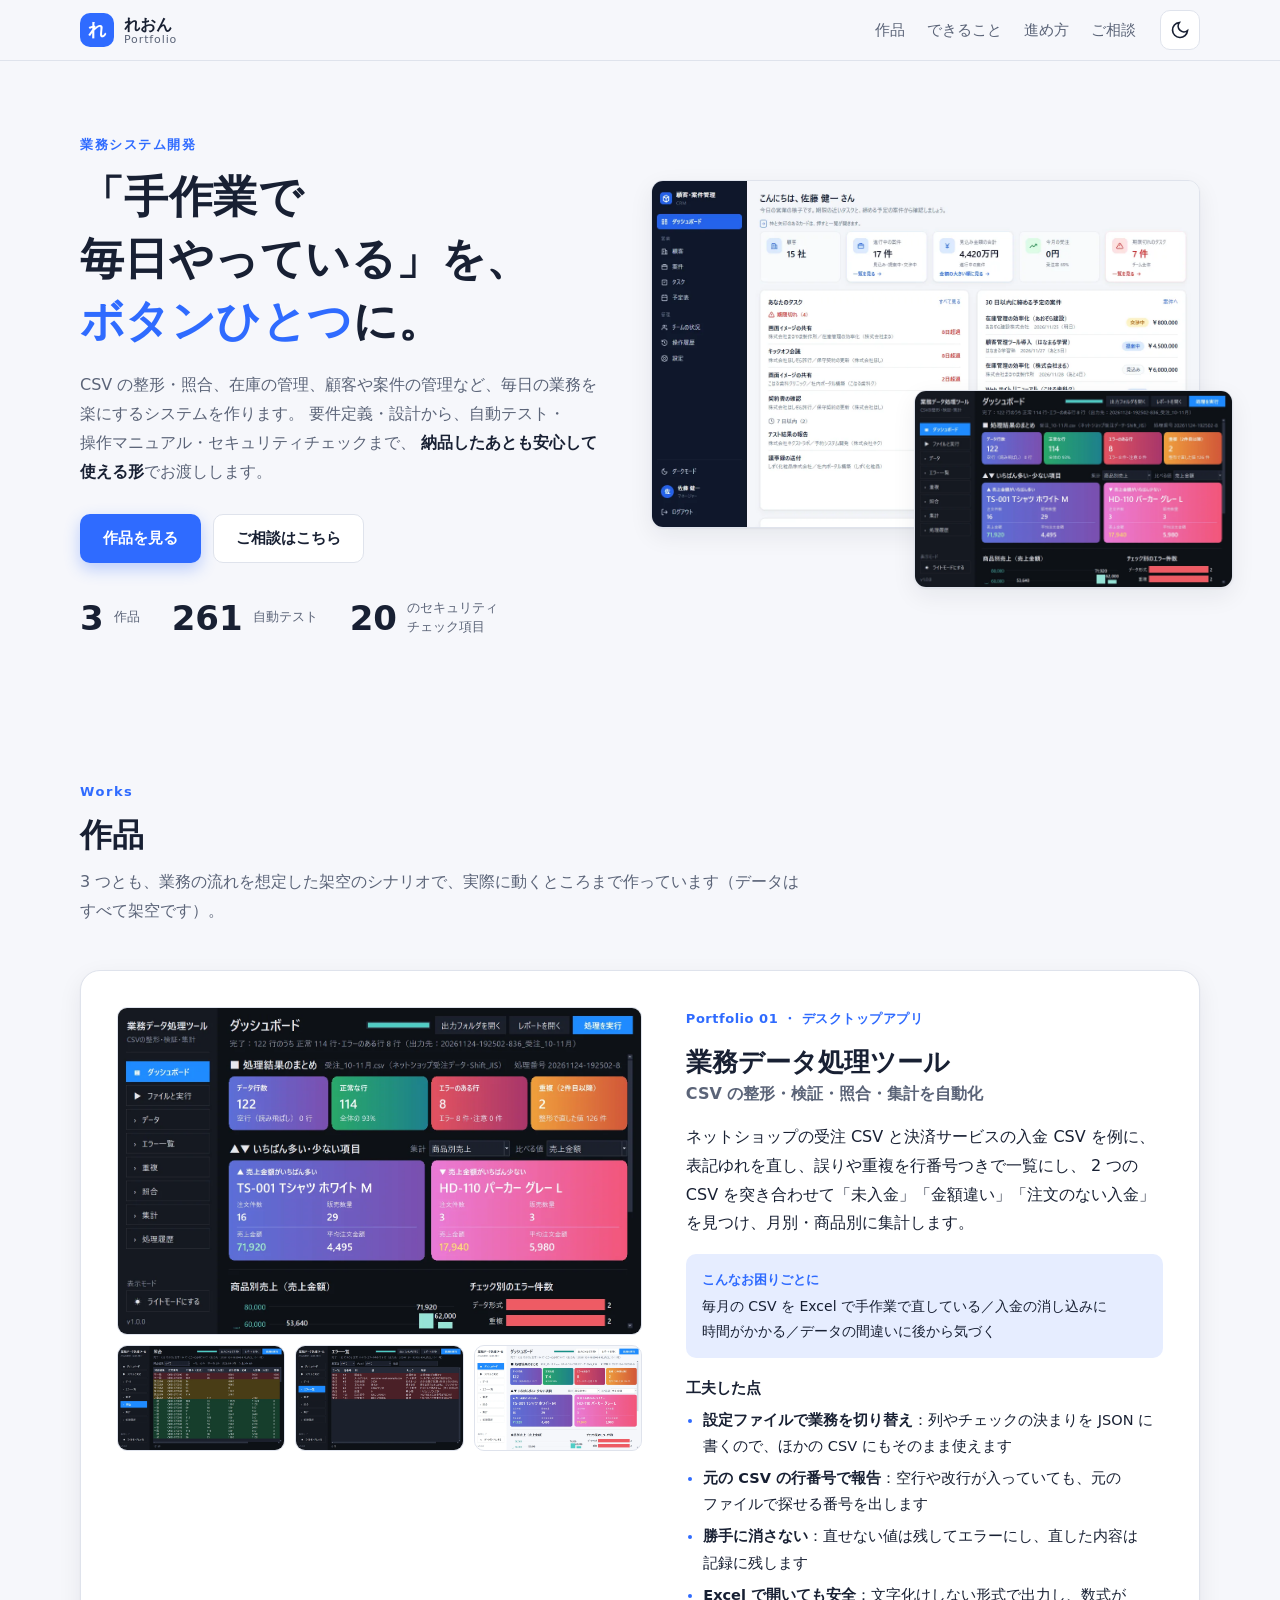
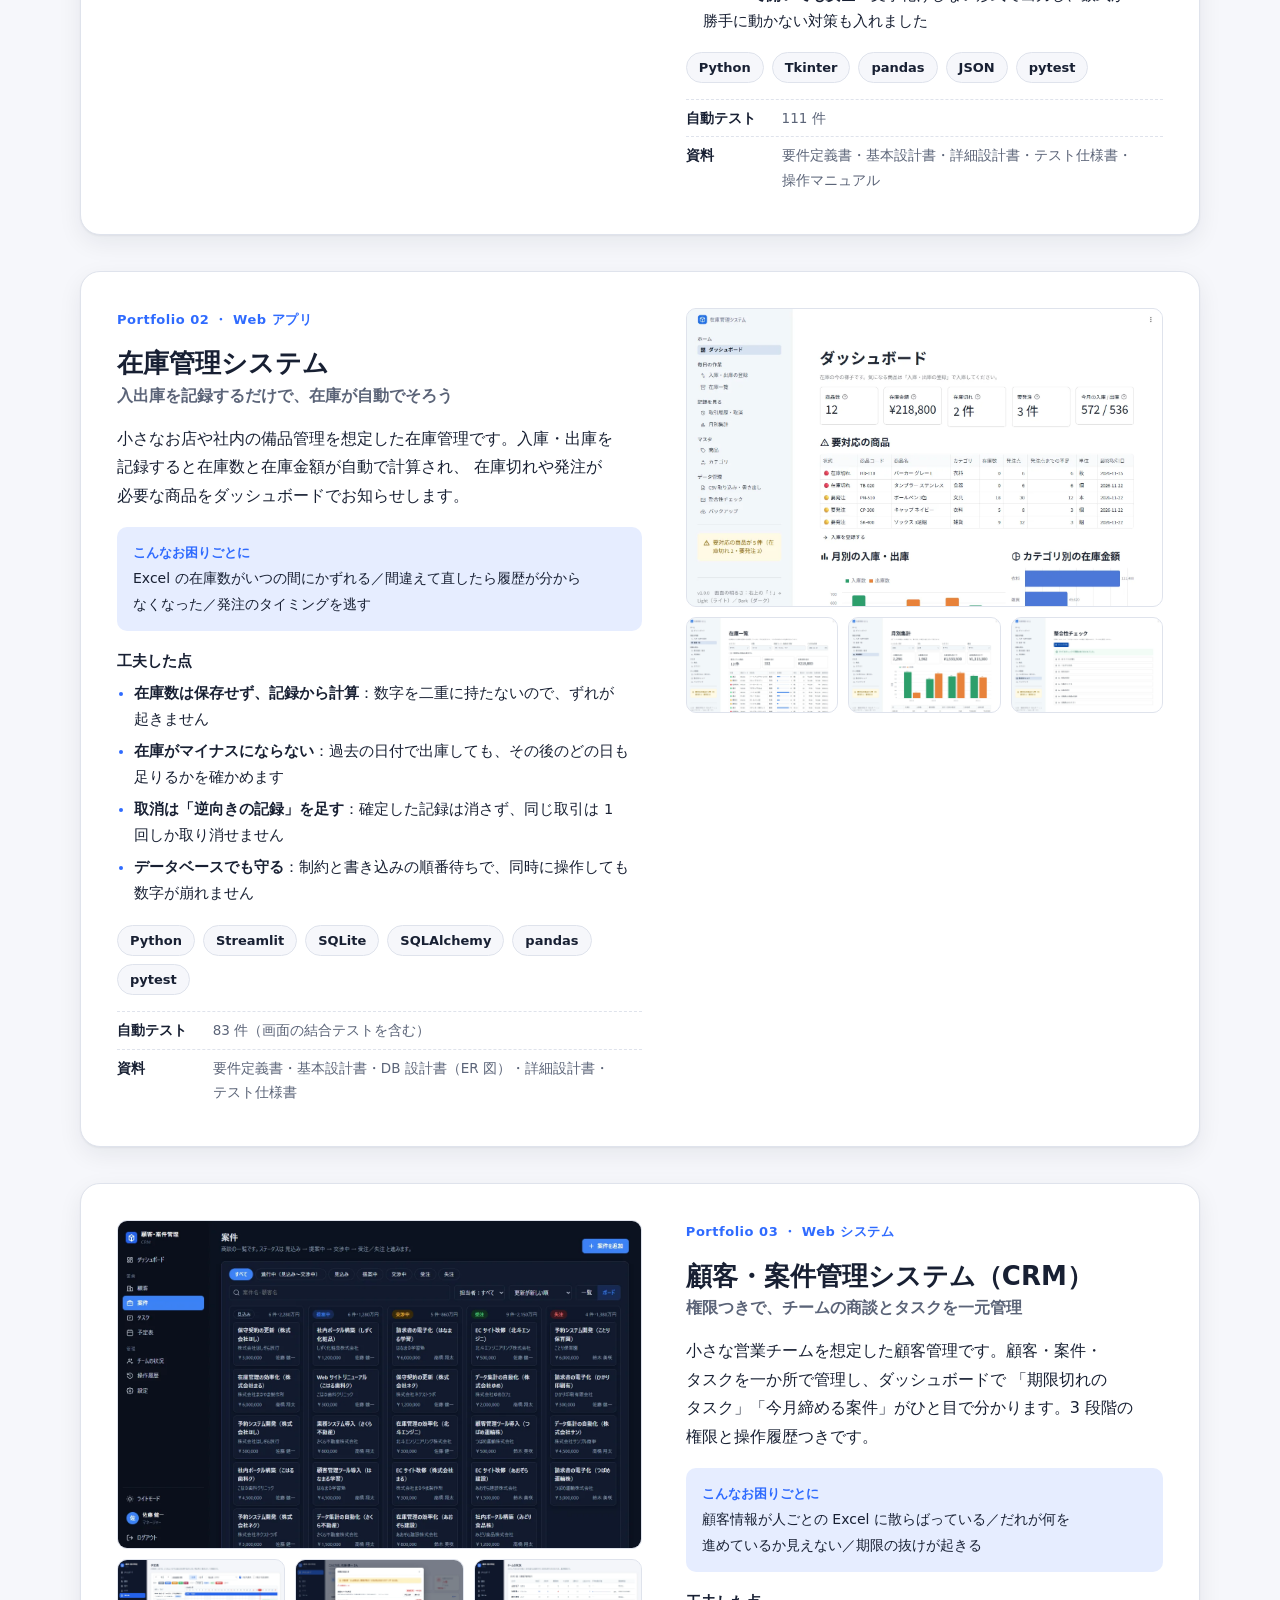
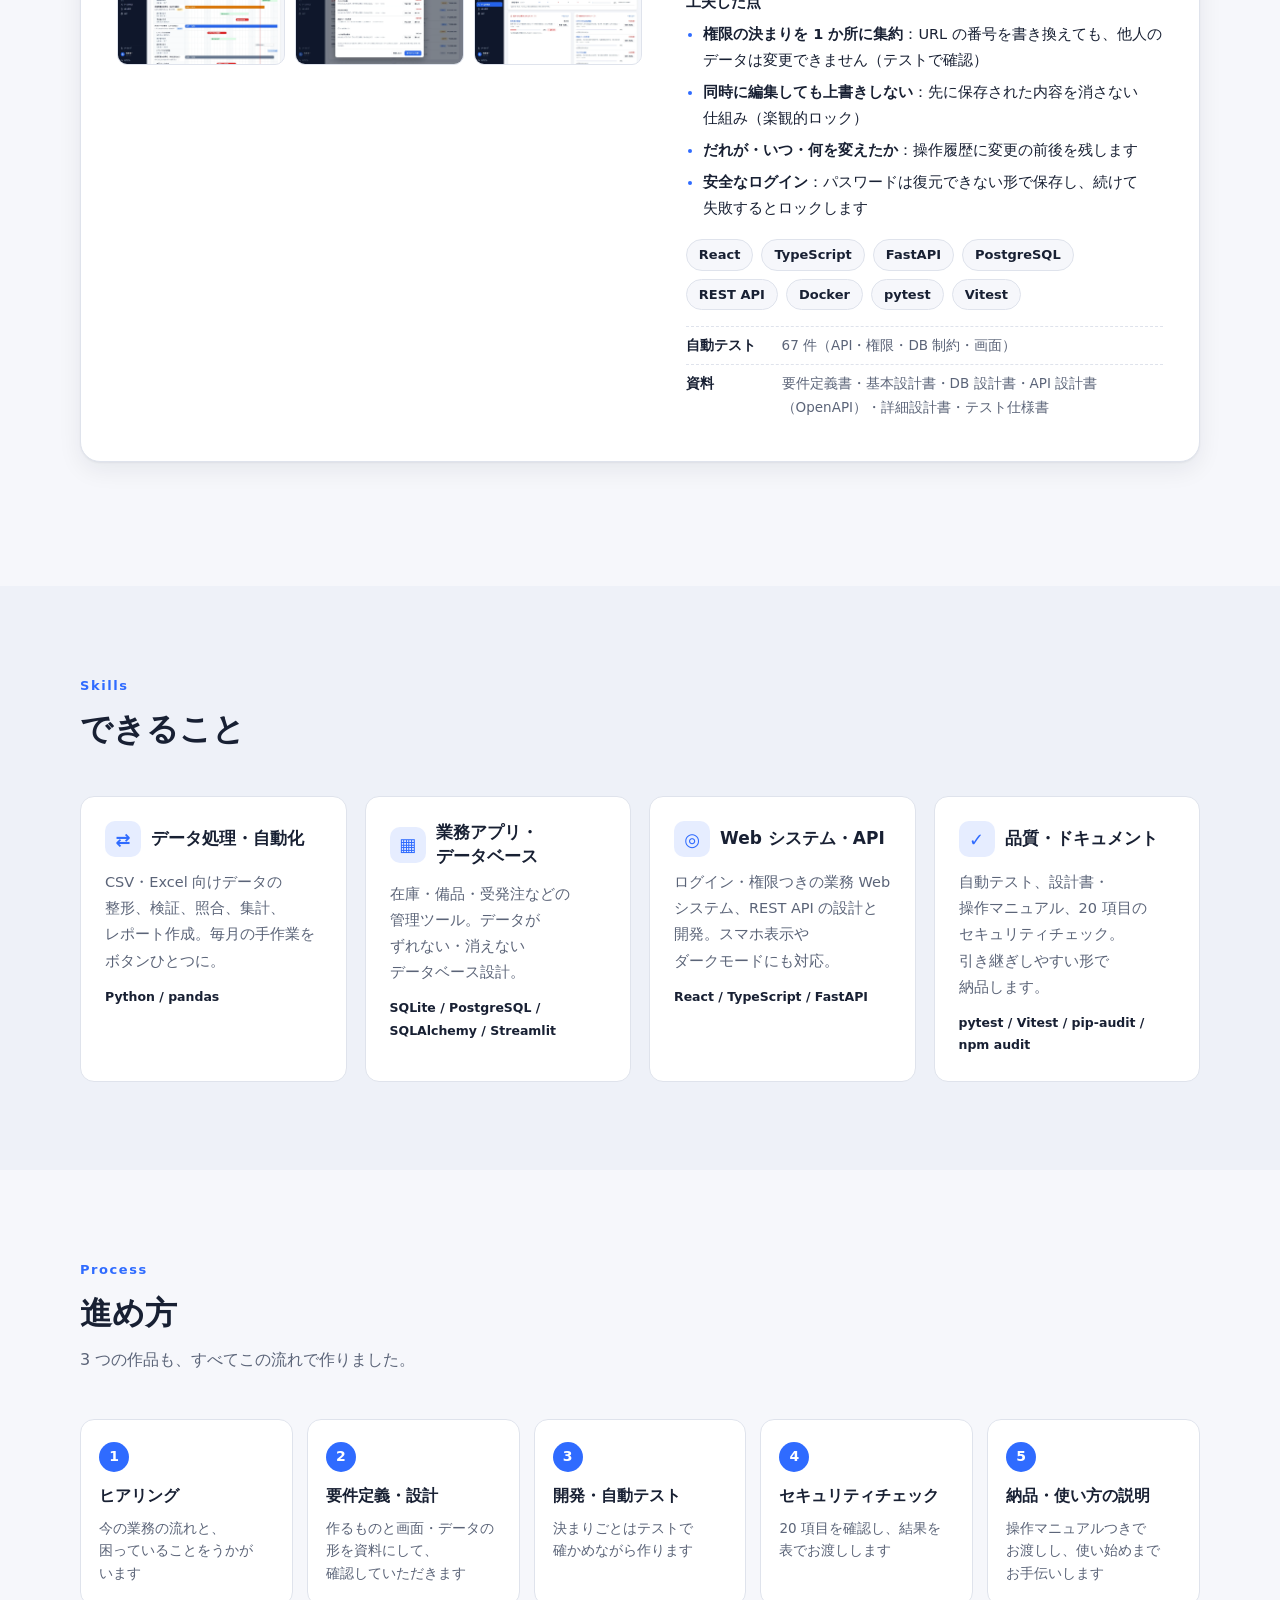
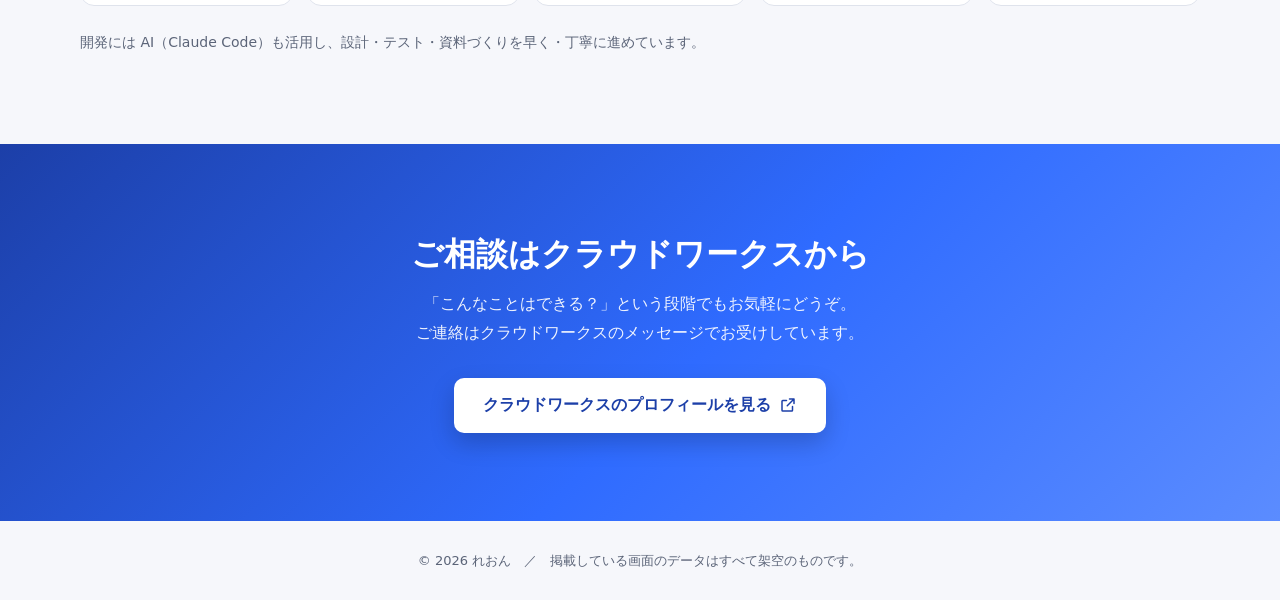
==== public/index.html @ 238c2bc0 "ポートフォリオサイトを追加 Co-Authored-By: Claude Opus 5.5 <noreply@anthropic.com>" ====
<!DOCTYPE html>
<html lang="ja">
<head>
  <meta charset="utf-8">
  <meta name="viewport" content="width=device-width, initial-scale=1">
  <title>れおん｜業務システム開発ポートフォリオ</title>
  <meta name="description" content="CSV の自動処理・在庫管理・顧客管理など、業務を楽にするシステムを要件定義からテスト・資料まで一貫して作ります。れおんのポートフォリオです。">
  <meta property="og:type" content="website">
  <meta property="og:title" content="れおん｜業務システム開発ポートフォリオ">
  <meta property="og:description" content="業務データ処理・在庫管理・顧客／案件管理の 3 作品。設計書・自動テスト・セキュリティチェックまで公開しています。">
  <meta property="og:image" content="images/p03-dashboard-light.webp">
  <meta name="twitter:card" content="summary_large_image">
  <meta name="color-scheme" content="light dark">
  <link rel="icon" href="images/favicon.svg" type="image/svg+xml">
  <link rel="stylesheet" href="style.css">
  <script src="theme.js"></script>
</head>
<body>
  <a class="skip" href="#works">作品へ移動</a>

  <header class="site-header">
    <div class="wrap header-inner">
      <a class="brand" href="#top" aria-label="ページの先頭へ">
        <span class="brand-mark" aria-hidden="true">れ</span>
        <span>れおん<small>Portfolio</small></span>
      </a>
      <nav class="nav" aria-label="ページ内">
        <a href="#works">作品</a>
        <a href="#skills">できること</a>
        <a href="#process">進め方</a>
        <a href="#contact">ご相談</a>
      </nav>
      <button class="theme-toggle" type="button" id="themeToggle" aria-label="ライトモード・ダークモードを切り替える">
        <svg class="i-moon" viewBox="0 0 24 24" aria-hidden="true"><path d="M21 12.8A9 9 0 1 1 11.2 3a7 7 0 0 0 9.8 9.8z"/></svg>
        <svg class="i-sun" viewBox="0 0 24 24" aria-hidden="true"><circle cx="12" cy="12" r="4"/><path d="M12 2v2M12 20v2M4.9 4.9l1.4 1.4M17.7 17.7l1.4 1.4M2 12h2M20 12h2M4.9 19.1l1.4-1.4M17.7 6.3l1.4-1.4"/></svg>
      </button>
    </div>
  </header>

  <main id="top">
    <!-- ===== はじめに ===== -->
    <section class="hero">
      <div class="wrap hero-grid">
        <div class="hero-text">
          <p class="eyebrow">業務システム開発</p>
          <h1><span class="nb">「手作業で</span><span class="nb">毎日やっている」を、</span><br><span class="nb"><span class="hl">ボタンひとつ</span>に。</span></h1>
          <p class="lead">
            CSV の整形・照合、在庫の管理、顧客や案件の管理など、毎日の業務を楽にするシステムを作ります。
            要件定義・設計から、自動テスト・操作マニュアル・セキュリティチェックまで、
            <strong>納品したあとも安心して使える形</strong>でお渡しします。
          </p>
          <div class="hero-actions">
            <a class="btn btn-primary" href="#works">作品を見る</a>
            <a class="btn btn-ghost" href="#contact">ご相談はこちら</a>
          </div>
          <ul class="stats" aria-label="3 作品の数字">
            <li><b>3</b><span>作品</span></li>
            <li><b>261</b><span>自動テスト</span></li>
            <li><b>20</b><span>のセキュリティ<br>チェック項目</span></li>
          </ul>
        </div>
        <figure class="hero-shot">
          <img src="images/p03-dashboard-light.webp" width="1360" height="860" alt="顧客・案件管理システムのダッシュボード。顧客数・進行中の案件・見込み金額・期限切れのタスクのカードと、自分のタスク・締める予定の案件の一覧">
          <img class="hero-shot-sub" src="images/p01-dashboard-dark.webp" width="1320" height="820" alt="業務データ処理ツールのダッシュボード（ダークモード）" loading="lazy">
        </figure>
      </div>
    </section>

    <!-- ===== 作品 ===== -->
    <section id="works" class="section">
      <div class="wrap">
        <header class="section-head">
          <p class="eyebrow">Works</p>
          <h2>作品</h2>
          <p>3 つとも、業務の流れを想定した架空のシナリオで、実際に動くところまで作っています（データはすべて架空です）。</p>
        </header>

        <!-- 01 -->
        <article class="work" id="work-01">
          <div class="work-media">
            <div class="gallery" data-gallery>
              <button type="button" class="shot main" data-full="images/p01-dashboard-dark.webp" data-caption="ダッシュボード：処理結果の件数と、いちばん多い・少ない商品、グラフ">
                <img src="images/p01-dashboard-dark.webp" width="1320" height="820" alt="業務データ処理ツールのダッシュボード" loading="lazy">
              </button>
              <button type="button" class="shot" data-full="images/p01-reconcile-dark.webp" data-caption="照合：受注 CSV と入金 CSV を注文番号で突き合わせ、不一致・片方だけを色分け">
                <img src="images/p01-reconcile-dark.webp" width="1320" height="820" alt="照合結果の一覧" loading="lazy">
              </button>
              <button type="button" class="shot" data-full="images/p01-issues-dark.webp" data-caption="エラー一覧：元の CSV の行番号つきで、どこを直せばよいかが分かる">
                <img src="images/p01-issues-dark.webp" width="1320" height="820" alt="エラー一覧" loading="lazy">
              </button>
              <button type="button" class="shot" data-full="images/p01-dashboard-light.webp" data-caption="ライトモード：左下のボタンで切り替え、次に開いたときも残る">
                <img src="images/p01-dashboard-light.webp" width="1320" height="820" alt="ライトモードのダッシュボード" loading="lazy">
              </button>
            </div>
          </div>
          <div class="work-body">
            <p class="work-no">Portfolio 01 ・ デスクトップアプリ</p>
            <h3>業務データ処理ツール</h3>
            <p class="work-catch">CSV の整形・検証・照合・集計を自動化</p>
            <p>
              ネットショップの受注 CSV と決済サービスの入金 CSV を例に、表記ゆれを直し、誤りや重複を行番号つきで一覧にし、
              2 つの CSV を突き合わせて「未入金」「金額違い」「注文のない入金」を見つけ、月別・商品別に集計します。
            </p>
            <dl class="solve">
              <dt>こんなお困りごとに</dt>
              <dd>毎月の CSV を Excel で手作業で直している／入金の消し込みに時間がかかる／データの間違いに後から気づく</dd>
            </dl>
            <h4>工夫した点</h4>
            <ul class="points">
              <li><b>設定ファイルで業務を切り替え</b>：列やチェックの決まりを JSON に書くので、ほかの CSV にもそのまま使えます</li>
              <li><b>元の CSV の行番号で報告</b>：空行や改行が入っていても、元のファイルで探せる番号を出します</li>
              <li><b>勝手に消さない</b>：直せない値は残してエラーにし、直した内容は記録に残します</li>
              <li><b>Excel で開いても安全</b>：文字化けしない形式で出力し、数式が勝手に動かない対策も入れました</li>
            </ul>
            <ul class="tags" aria-label="使った技術">
              <li>Python</li><li>Tkinter</li><li>pandas</li><li>JSON</li><li>pytest</li>
            </ul>
            <ul class="facts">
              <li><span>自動テスト</span>111 件</li>
              <li><span>資料</span>要件定義書・基本設計書・詳細設計書・テスト仕様書・操作マニュアル</li>
            </ul>
            <p class="code-link" data-repo=""></p>
          </div>
        </article>

        <!-- 02 -->
        <article class="work reverse" id="work-02">
          <div class="work-media">
            <div class="gallery" data-gallery>
              <button type="button" class="shot main" data-full="images/p02-dashboard.webp" data-caption="ダッシュボード：在庫金額・在庫切れ・要発注と、対応が必要な商品の一覧">
                <img src="images/p02-dashboard.webp" width="1360" height="860" alt="在庫管理システムのダッシュボード" loading="lazy">
              </button>
              <button type="button" class="shot" data-full="images/p02-stock.webp" data-caption="在庫一覧：在庫数は取引の記録から自動で計算">
                <img src="images/p02-stock.webp" width="1360" height="860" alt="在庫一覧" loading="lazy">
              </button>
              <button type="button" class="shot" data-full="images/p02-monthly.webp" data-caption="月別集計：入庫・出庫の数と金額をグラフと表で">
                <img src="images/p02-monthly.webp" width="1360" height="860" alt="月別集計" loading="lazy">
              </button>
              <button type="button" class="shot" data-full="images/p02-integrity.webp" data-caption="整合性チェック：記録におかしなところがないかを 8 つの観点で確認">
                <img src="images/p02-integrity.webp" width="1360" height="860" alt="整合性チェックの結果" loading="lazy">
              </button>
            </div>
          </div>
          <div class="work-body">
            <p class="work-no">Portfolio 02 ・ Web アプリ</p>
            <h3>在庫管理システム</h3>
            <p class="work-catch">入出庫を記録するだけで、在庫が自動でそろう</p>
            <p>
              小さなお店や社内の備品管理を想定した在庫管理です。入庫・出庫を記録すると在庫数と在庫金額が自動で計算され、
              在庫切れや発注が必要な商品をダッシュボードでお知らせします。
            </p>
            <dl class="solve">
              <dt>こんなお困りごとに</dt>
              <dd>Excel の在庫数がいつの間にかずれる／間違えて直したら履歴が分からなくなった／発注のタイミングを逃す</dd>
            </dl>
            <h4>工夫した点</h4>
            <ul class="points">
              <li><b>在庫数は保存せず、記録から計算</b>：数字を二重に持たないので、ずれが起きません</li>
              <li><b>在庫がマイナスにならない</b>：過去の日付で出庫しても、その後のどの日も足りるかを確かめます</li>
              <li><b>取消は「逆向きの記録」を足す</b>：確定した記録は消さず、同じ取引は 1 回しか取り消せません</li>
              <li><b>データベースでも守る</b>：制約と書き込みの順番待ちで、同時に操作しても数字が崩れません</li>
            </ul>
            <ul class="tags" aria-label="使った技術">
              <li>Python</li><li>Streamlit</li><li>SQLite</li><li>SQLAlchemy</li><li>pandas</li><li>pytest</li>
            </ul>
            <ul class="facts">
              <li><span>自動テスト</span>83 件（画面の結合テストを含む）</li>
              <li><span>資料</span>要件定義書・基本設計書・DB 設計書（ER 図）・詳細設計書・テスト仕様書</li>
            </ul>
            <p class="code-link" data-repo=""></p>
          </div>
        </article>

        <!-- 03 -->
        <article class="work" id="work-03">
          <div class="work-media">
            <div class="gallery" data-gallery>
              <button type="button" class="shot main" data-full="images/p03-board-dark.webp" data-caption="案件のボード表示（ダークモード）：見込み → 提案中 → 交渉中 → 受注／失注">
                <img src="images/p03-board-dark.webp" width="1360" height="860" alt="顧客・案件管理システムの案件ボード" loading="lazy">
              </button>
              <button type="button" class="shot" data-full="images/p03-schedule-light.webp" data-caption="予定表：案件とタスクを開始日から期限までの帯で表示（ガントチャート）">
                <img src="images/p03-schedule-light.webp" width="1360" height="860" alt="予定表（ガントチャート）" loading="lazy">
              </button>
              <button type="button" class="shot" data-full="images/p03-notice.webp" data-caption="期限のお知らせ：ログインしたときに、期限切れ・期限が近いタスクを知らせる">
                <img src="images/p03-notice.webp" width="1360" height="860" alt="期限のお知らせのダイアログ" loading="lazy">
              </button>
              <button type="button" class="shot" data-full="images/p03-team-light.webp" data-caption="チームの状況（マネージャー向け）：メンバーごとの期限切れ・遅れそうなタスク">
                <img src="images/p03-team-light.webp" width="1360" height="860" alt="チームの状況" loading="lazy">
              </button>
            </div>
          </div>
          <div class="work-body">
            <p class="work-no">Portfolio 03 ・ Web システム</p>
            <h3>顧客・案件管理システム（CRM）</h3>
            <p class="work-catch">権限つきで、チームの商談とタスクを一元管理</p>
            <p>
              小さな営業チームを想定した顧客管理です。顧客・案件・タスクを一か所で管理し、ダッシュボードで
              「期限切れのタスク」「今月締める案件」がひと目で分かります。3 段階の権限と操作履歴つきです。
            </p>
            <dl class="solve">
              <dt>こんなお困りごとに</dt>
              <dd>顧客情報が人ごとの Excel に散らばっている／だれが何を進めているか見えない／期限の抜けが起きる</dd>
            </dl>
            <h4>工夫した点</h4>
            <ul class="points">
              <li><b>権限の決まりを 1 か所に集約</b>：URL の番号を書き換えても、他人のデータは変更できません（テストで確認）</li>
              <li><b>同時に編集しても上書きしない</b>：先に保存された内容を消さない仕組み（楽観的ロック）</li>
              <li><b>だれが・いつ・何を変えたか</b>：操作履歴に変更の前後を残します</li>
              <li><b>安全なログイン</b>：パスワードは復元できない形で保存し、続けて失敗するとロックします</li>
            </ul>
            <ul class="tags" aria-label="使った技術">
              <li>React</li><li>TypeScript</li><li>FastAPI</li><li>PostgreSQL</li><li>REST API</li><li>Docker</li><li>pytest</li><li>Vitest</li>
            </ul>
            <ul class="facts">
              <li><span>自動テスト</span>67 件（API・権限・DB 制約・画面）</li>
              <li><span>資料</span>要件定義書・基本設計書・DB 設計書・API 設計書（OpenAPI）・詳細設計書・テスト仕様書</li>
            </ul>
            <p class="code-link" data-repo=""></p>
          </div>
        </article>
      </div>
    </section>

    <!-- ===== できること ===== -->
    <section id="skills" class="section alt">
      <div class="wrap">
        <header class="section-head">
          <p class="eyebrow">Skills</p>
          <h2>できること</h2>
        </header>
        <div class="cards">
          <div class="card">
            <h3><span class="ico" aria-hidden="true">⇄</span>データ処理・自動化</h3>
            <p>CSV・Excel 向けデータの整形、検証、照合、集計、レポート作成。毎月の手作業をボタンひとつに。</p>
            <p class="card-tech">Python / pandas</p>
          </div>
          <div class="card">
            <h3><span class="ico" aria-hidden="true">▦</span>業務アプリ・データベース</h3>
            <p>在庫・備品・受発注などの管理ツール。データがずれない・消えないデータベース設計。</p>
            <p class="card-tech">SQLite / PostgreSQL / SQLAlchemy / Streamlit</p>
          </div>
          <div class="card">
            <h3><span class="ico" aria-hidden="true">◎</span>Web システム・API</h3>
            <p>ログイン・権限つきの業務 Web システム、REST API の設計と開発。スマホ表示やダークモードにも対応。</p>
            <p class="card-tech">React / TypeScript / FastAPI</p>
          </div>
          <div class="card">
            <h3><span class="ico" aria-hidden="true">✓</span>品質・ドキュメント</h3>
            <p>自動テスト、設計書・操作マニュアル、20 項目のセキュリティチェック。引き継ぎしやすい形で納品します。</p>
            <p class="card-tech">pytest / Vitest / pip-audit / npm audit</p>
          </div>
        </div>
      </div>
    </section>

    <!-- ===== 進め方 ===== -->
    <section id="process" class="section">
      <div class="wrap">
        <header class="section-head">
          <p class="eyebrow">Process</p>
          <h2>進め方</h2>
          <p>3 つの作品も、すべてこの流れで作りました。</p>
        </header>
        <ol class="steps">
          <li><b>ヒアリング</b><span>今の業務の流れと、困っていることをうかがいます</span></li>
          <li><b>要件定義・設計</b><span>作るものと画面・データの形を資料にして、確認していただきます</span></li>
          <li><b>開発・自動テスト</b><span>決まりごとはテストで確かめながら作ります</span></li>
          <li><b>セキュリティチェック</b><span>20 項目を確認し、結果を表でお渡しします</span></li>
          <li><b>納品・使い方の説明</b><span>操作マニュアルつきでお渡しし、使い始めまでお手伝いします</span></li>
        </ol>
        <p class="note">開発には AI（Claude Code）も活用し、設計・テスト・資料づくりを早く・丁寧に進めています。</p>
      </div>
    </section>

    <!-- ===== ご相談 ===== -->
    <section id="contact" class="section contact">
      <div class="wrap contact-inner">
        <h2>ご相談はクラウドワークスから</h2>
        <p>「こんなことはできる？」という段階でもお気軽にどうぞ。<br>ご連絡はクラウドワークスのメッセージでお受けしています。</p>
        <a class="btn btn-primary btn-lg" href="https://crowdworks.jp/public/employees/4675967" target="_blank" rel="noopener noreferrer">
          クラウドワークスのプロフィールを見る
          <svg viewBox="0 0 24 24" aria-hidden="true"><path d="M14 4h6v6M20 4l-9 9M18 14v5a1 1 0 0 1-1 1H5a1 1 0 0 1-1-1V7a1 1 0 0 1 1-1h5"/></svg>
        </a>
      </div>
    </section>
  </main>

  <footer class="site-footer">
    <div class="wrap">
      <p>© 2026 れおん　／　掲載している画面のデータはすべて架空のものです。</p>
    </div>
  </footer>

  <dialog id="viewer" class="viewer" aria-label="画面写真の拡大">
    <button type="button" class="viewer-close" aria-label="閉じる">×</button>
    <button type="button" class="viewer-nav prev" aria-label="前の写真">‹</button>
    <figure>
      <img id="viewerImg" alt="">
      <figcaption id="viewerCap"></figcaption>
    </figure>
    <button type="button" class="viewer-nav next" aria-label="次の写真">›</button>
  </dialog>

  <script src="script.js" defer></script>
</body>
</html>
---- public/style.css ----
/* れおん ポートフォリオ ― ライト／ダーク対応、PC は 2 列・スマホは 1 列 */

:root {
  --bg: #f6f7fb;
  --bg-alt: #eef1f8;
  --surface: #ffffff;
  --text: #182033;
  --muted: #5b6478;
  --line: #dfe3ec;
  --accent: #2f6bff;
  --accent-ink: #ffffff;
  --accent-soft: #e6edff;
  --hl: #2f6bff;
  --shadow: 0 1px 2px rgb(16 24 40 / 0.05), 0 8px 24px rgb(16 24 40 / 0.07);
  --radius: 14px;
  --font: "Noto Sans JP", "Hiragino Kaku Gothic ProN", "Yu Gothic UI", "Meiryo", system-ui, sans-serif;
}
[data-theme="dark"] {
  --bg: #0d121c;
  --bg-alt: #111827;
  --surface: #161e2e;
  --text: #e8ecf4;
  --muted: #a1abbf;
  --line: #263044;
  --accent: #5b8cff;
  --accent-ink: #0b1020;
  --accent-soft: #1b2744;
  --hl: #7fa6ff;
  --shadow: 0 1px 2px rgb(0 0 0 / 0.3), 0 8px 24px rgb(0 0 0 / 0.35);
}

*, *::before, *::after { box-sizing: border-box; }
html { scroll-behavior: smooth; scroll-padding-top: 72px; }
@media (prefers-reduced-motion: reduce) { html { scroll-behavior: auto; } }
body {
  margin: 0;
  font-family: var(--font);
  background: var(--bg);
  color: var(--text);
  line-height: 1.8;
  -webkit-text-size-adjust: 100%;
}
img { max-width: 100%; height: auto; display: block; }
a { color: var(--accent); }
h1, h2, h3, h4 { line-height: 1.4; margin: 0; }
.wrap { width: min(1120px, 100% - 40px); margin-inline: auto; }

.skip { position: absolute; left: -999px; top: 8px; background: var(--accent); color: var(--accent-ink); padding: 8px 14px; border-radius: 8px; z-index: 100; }
.skip:focus { left: 8px; }
:focus-visible { outline: 3px solid var(--accent); outline-offset: 3px; border-radius: 6px; }

/* ---------- ヘッダー ---------- */
.site-header {
  position: sticky; top: 0; z-index: 50;
  background: color-mix(in srgb, var(--bg) 85%, transparent);
  backdrop-filter: blur(10px);
  border-bottom: 1px solid var(--line);
}
.header-inner { display: flex; align-items: center; gap: 24px; height: 60px; }
.brand { display: flex; align-items: center; gap: 10px; color: var(--text); text-decoration: none; font-weight: 700; }
.brand small { display: block; font-size: 11px; font-weight: 500; color: var(--muted); line-height: 1; letter-spacing: .08em; }
.brand > span:last-child { line-height: 1.2; }
.brand-mark { display: grid; place-items: center; width: 34px; height: 34px; border-radius: 10px; background: var(--accent); color: #fff; font-size: 18px; }
.nav { display: flex; gap: 22px; margin-left: auto; }
.nav a { color: var(--muted); text-decoration: none; font-size: 15px; font-weight: 500; }
.nav a:hover { color: var(--text); }
.theme-toggle {
  display: grid; place-items: center; width: 40px; height: 40px;
  border: 1px solid var(--line); border-radius: 10px; background: var(--surface); color: var(--text); cursor: pointer;
}
.theme-toggle svg { width: 20px; height: 20px; fill: none; stroke: currentColor; stroke-width: 2; stroke-linecap: round; }
.theme-toggle .i-sun { display: none; }
[data-theme="dark"] .theme-toggle .i-sun { display: block; }
[data-theme="dark"] .theme-toggle .i-moon { display: none; }

/* ---------- ボタン ---------- */
.btn {
  display: inline-flex; align-items: center; gap: 8px; justify-content: center;
  min-height: 46px; padding: 10px 22px; border-radius: 10px;
  font-weight: 700; font-size: 15px; text-decoration: none; border: 1px solid transparent;
  transition: transform .15s, box-shadow .15s;
}
.btn:hover { transform: translateY(-1px); }
.btn-primary { background: var(--accent); color: var(--accent-ink); box-shadow: 0 6px 16px color-mix(in srgb, var(--accent) 30%, transparent); }
.btn-ghost { border-color: var(--line); color: var(--text); background: var(--surface); }
.btn-lg { min-height: 54px; padding: 12px 28px; font-size: 16px; }
.btn svg { width: 18px; height: 18px; fill: none; stroke: currentColor; stroke-width: 2; stroke-linecap: round; stroke-linejoin: round; }

/* ---------- はじめに ---------- */
.hero { padding: 72px 0 56px; overflow: hidden; }
.hero-grid { display: grid; grid-template-columns: minmax(0, 1fr) minmax(0, 1.05fr); gap: 48px; align-items: center; }
.eyebrow { margin: 0 0 10px; color: var(--accent); font-weight: 700; font-size: 13px; letter-spacing: .12em; }
.hero h1 { font-size: clamp(28px, 4.2vw, 44px); letter-spacing: .01em; }
.hl { color: var(--hl); }
.nb { display: inline-block; }
body { word-break: auto-phrase; }
.lead { color: var(--muted); font-size: 16px; margin: 20px 0 28px; }
.lead strong { color: var(--text); }
.hero-actions { display: flex; flex-wrap: wrap; gap: 12px; }
.stats { list-style: none; padding: 0; margin: 36px 0 0; display: flex; gap: 32px; }
.stats li { display: flex; align-items: center; gap: 10px; }
.stats b { font-size: 34px; line-height: 1; color: var(--text); }
.stats span { font-size: 13px; color: var(--muted); line-height: 1.4; }
.hero-shot { position: relative; margin: 0; padding-bottom: 60px; }
.hero-shot img { border-radius: 12px; border: 1px solid var(--line); box-shadow: var(--shadow); }
.hero-shot-sub { position: absolute; width: 58%; right: -6%; bottom: 0; }

/* ---------- セクション ---------- */
.section { padding: 88px 0; }
.section.alt { background: var(--bg-alt); }
.section-head { margin-bottom: 44px; max-width: 720px; }
.section-head h2 { font-size: clamp(24px, 3vw, 32px); }
.section-head p:not(.eyebrow) { color: var(--muted); margin: 10px 0 0; }

/* ---------- 作品 ---------- */
.work {
  display: grid; grid-template-columns: minmax(0, 1.1fr) minmax(0, 1fr); gap: 44px; align-items: start;
  padding: 36px; margin-bottom: 36px;
  background: var(--surface); border: 1px solid var(--line); border-radius: 20px; box-shadow: var(--shadow);
}
.work.reverse .work-media { order: 2; }
.work-media { position: sticky; top: 84px; }
.gallery { display: grid; grid-template-columns: repeat(3, minmax(0, 1fr)); gap: 10px; }
.shot {
  padding: 0; border: 1px solid var(--line); border-radius: 10px; overflow: hidden; cursor: zoom-in;
  background: var(--bg-alt); transition: transform .15s, border-color .15s;
}
.shot:hover { transform: translateY(-2px); border-color: var(--accent); }
.shot img { width: 100%; aspect-ratio: 16 / 10; object-fit: cover; object-position: top left; }
.shot.main { grid-column: 1 / -1; }
.work-no { margin: 0; font-size: 13px; font-weight: 700; color: var(--accent); letter-spacing: .04em; }
.work h3 { font-size: 26px; margin-top: 4px; }
.work-catch { margin: 2px 0 14px; font-weight: 700; color: var(--muted); }
.work-body > p { margin: 0 0 14px; }
.work h4 { font-size: 15px; margin: 20px 0 8px; }
.solve { margin: 16px 0 0; padding: 14px 16px; background: var(--accent-soft); border-radius: 10px; }
.solve dt { font-size: 13px; font-weight: 700; color: var(--accent); }
.solve dd { margin: 2px 0 0; font-size: 14px; }
.points { margin: 0; padding-left: 1.2em; font-size: 14.5px; }
.points li { margin-bottom: 6px; }
.points li::marker { color: var(--accent); }
.tags { list-style: none; padding: 0; margin: 18px 0 0; display: flex; flex-wrap: wrap; gap: 8px; }
.tags li { font-size: 13px; font-weight: 600; padding: 3px 12px; border-radius: 999px; border: 1px solid var(--line); background: var(--bg); }
.facts { list-style: none; padding: 0; margin: 16px 0 0; font-size: 13.5px; color: var(--muted); }
.facts li { display: grid; grid-template-columns: 6.5em minmax(0, 1fr); gap: 8px; padding: 6px 0; border-top: 1px dashed var(--line); }
.facts span { font-weight: 700; color: var(--text); }
.code-link { margin: 16px 0 0; font-weight: 700; }

/* ---------- できること ---------- */
.cards { display: grid; grid-template-columns: repeat(4, minmax(0, 1fr)); gap: 18px; }
.card { background: var(--surface); border: 1px solid var(--line); border-radius: var(--radius); padding: 24px; }
.card h3 { font-size: 17px; display: flex; align-items: center; gap: 10px; }
.ico { display: grid; place-items: center; width: 36px; height: 36px; border-radius: 10px; background: var(--accent-soft); color: var(--accent); font-size: 18px; flex: none; }
.card p { margin: 12px 0 0; font-size: 14.5px; color: var(--muted); }
.card .card-tech { font-size: 12.5px; font-weight: 600; color: var(--text); }

/* ---------- 進め方 ---------- */
.steps { list-style: none; padding: 0; margin: 0; display: grid; grid-template-columns: repeat(5, minmax(0, 1fr)); gap: 14px; counter-reset: step; }
.steps li {
  counter-increment: step; position: relative;
  background: var(--surface); border: 1px solid var(--line); border-radius: var(--radius); padding: 22px 18px 20px;
}
.steps li::before {
  content: counter(step); display: grid; place-items: center; width: 30px; height: 30px; margin-bottom: 10px;
  border-radius: 50%; background: var(--accent); color: var(--accent-ink); font-weight: 700; font-size: 14px;
}
.steps b { display: block; font-size: 16px; }
.steps span { display: block; font-size: 13.5px; color: var(--muted); margin-top: 6px; line-height: 1.7; }
.note { margin: 24px 0 0; font-size: 14px; color: var(--muted); }

/* ---------- ご相談 ---------- */
.contact { background: linear-gradient(135deg, #1c3fa8, #2f6bff 55%, #5b8cff); color: #fff; text-align: center; }
.contact h2 { font-size: clamp(24px, 3vw, 32px); }
.contact p { margin: 14px 0 30px; opacity: .92; }
.contact .btn-primary { background: #fff; color: #1c3fa8; box-shadow: 0 10px 24px rgb(0 0 0 / .2); }

.site-footer { padding: 28px 0; font-size: 13px; color: var(--muted); text-align: center; }
.site-footer p { margin: 0; }

/* ---------- 拡大表示 ---------- */
.viewer {
  width: min(1280px, 96vw); max-height: 94vh; padding: 0; border: 0; border-radius: 14px;
  background: var(--surface); color: var(--text); overflow: visible;
}
.viewer::backdrop { background: rgb(5 8 15 / .82); }
.viewer figure { margin: 0; }
.viewer img { width: 100%; max-height: calc(94vh - 60px); object-fit: contain; border-radius: 14px 14px 0 0; background: #000; }
.viewer figcaption { padding: 14px 18px; font-size: 14px; }
.viewer-close, .viewer-nav {
  position: absolute; z-index: 2; display: grid; place-items: center;
  width: 44px; height: 44px; border-radius: 50%; border: 0; cursor: pointer;
  background: rgb(20 26 40 / .75); color: #fff; font-size: 26px; line-height: 1;
}
.viewer-close { top: -14px; right: -14px; font-size: 24px; }
.viewer-nav { top: 50%; transform: translateY(-50%); }
.viewer-nav.prev { left: 10px; }
.viewer-nav.next { right: 10px; }

/* ---------- タブレット ---------- */
@media (max-width: 1000px) {
  .cards { grid-template-columns: repeat(2, minmax(0, 1fr)); }
  .steps { grid-template-columns: repeat(2, minmax(0, 1fr)); }
  .steps li:last-child { grid-column: 1 / -1; }
  .work { grid-template-columns: minmax(0, 1fr); gap: 28px; }
  .work.reverse .work-media { order: 0; }
  .work-media { position: static; }
  .hero-shot-sub { right: 0; }
}

/* ---------- スマホ ---------- */
@media (max-width: 760px) {
  .wrap { width: min(1120px, 100% - 32px); }
  .nav { display: none; }
  .header-inner { justify-content: space-between; }
  .hero { padding: 40px 0 32px; }
  .hero-grid { grid-template-columns: minmax(0, 1fr); gap: 32px; }
  .hero-shot { padding-bottom: 40px; }
  .hero-shot-sub { right: -4%; width: 56%; }
  .stats { gap: 20px; flex-wrap: wrap; }
  .stats b { font-size: 28px; }
  .hero-actions .btn { flex: 1 1 auto; }
  .section { padding: 60px 0; }
  .section-head { margin-bottom: 28px; }
  .work { padding: 20px; border-radius: 16px; margin-bottom: 24px; }
  .work h3 { font-size: 22px; }
  .gallery { grid-template-columns: repeat(3, minmax(0, 1fr)); gap: 6px; }
  .cards { grid-template-columns: minmax(0, 1fr); }
  .steps { grid-template-columns: minmax(0, 1fr); }
  .contact .btn-lg { width: 100%; font-size: 15px; padding-inline: 16px; }
  .viewer-close { top: 6px; right: 6px; }
  .viewer-nav { display: none; }
}
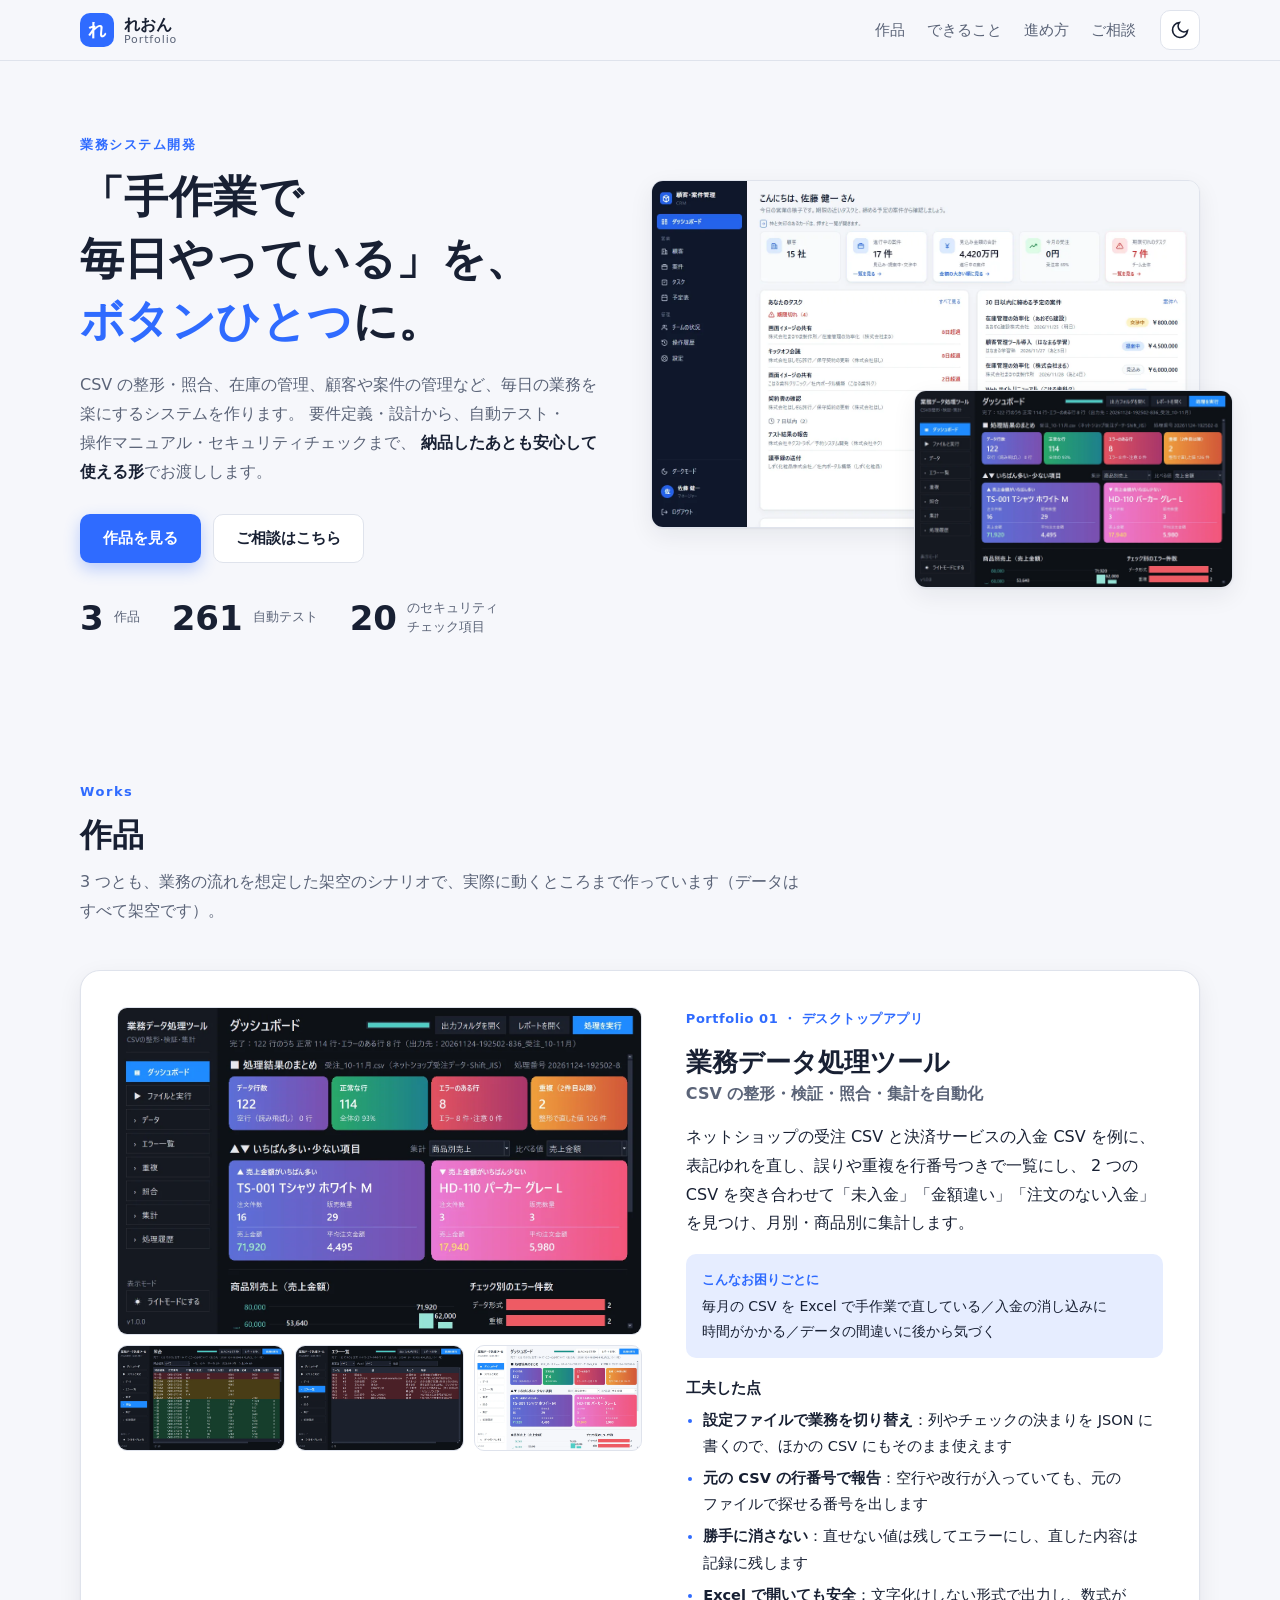
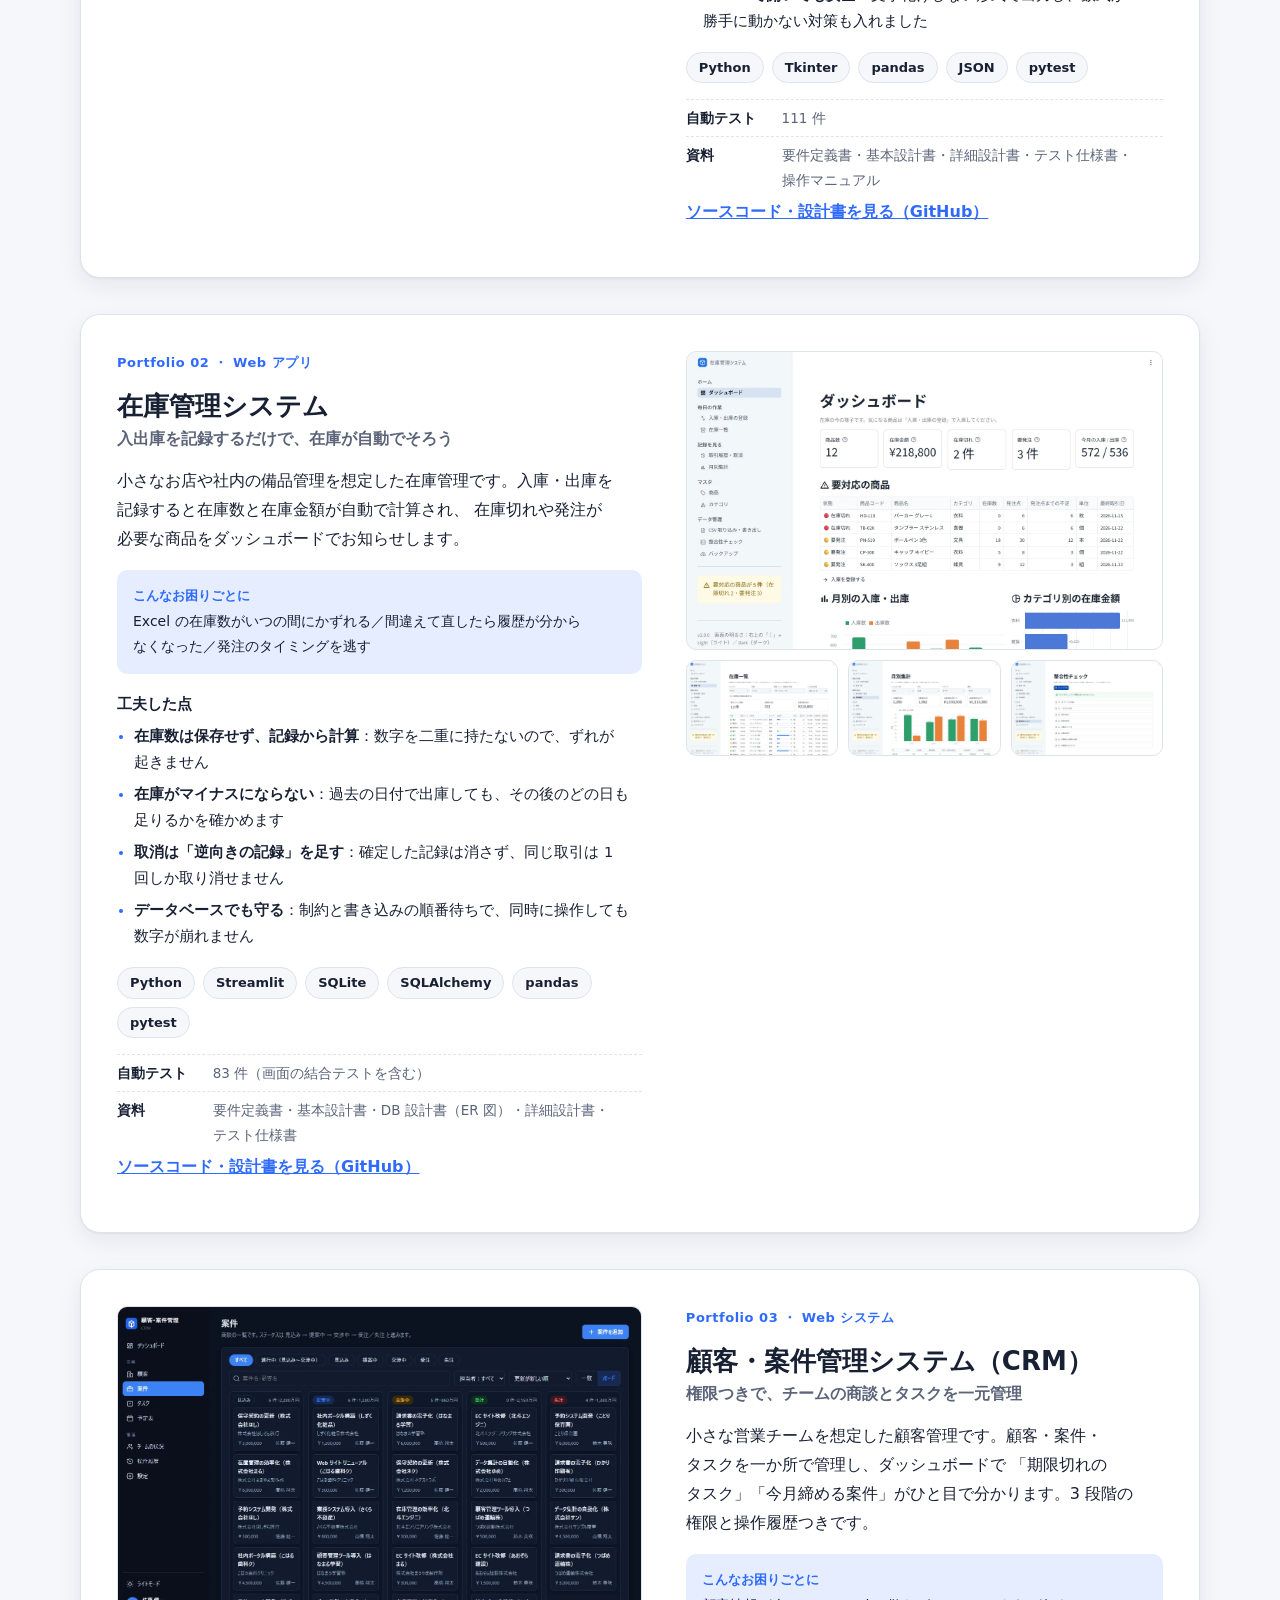
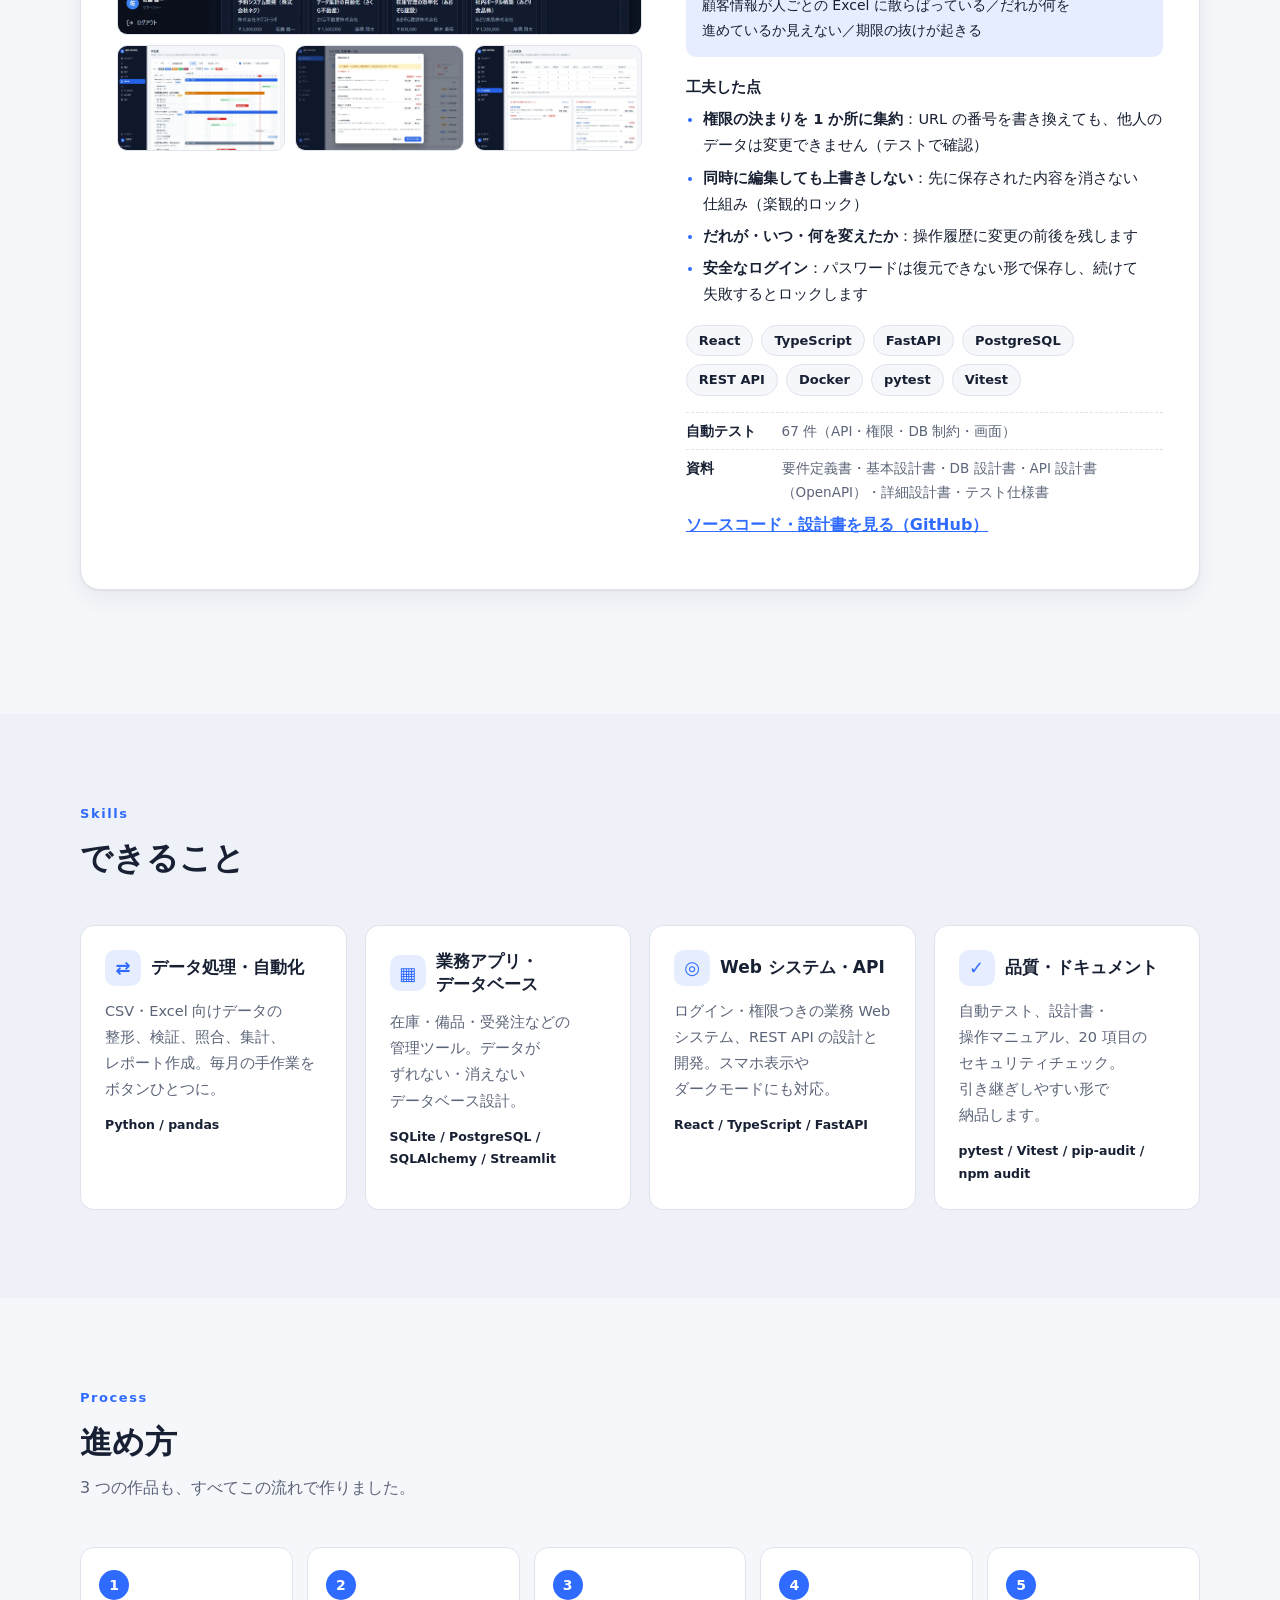
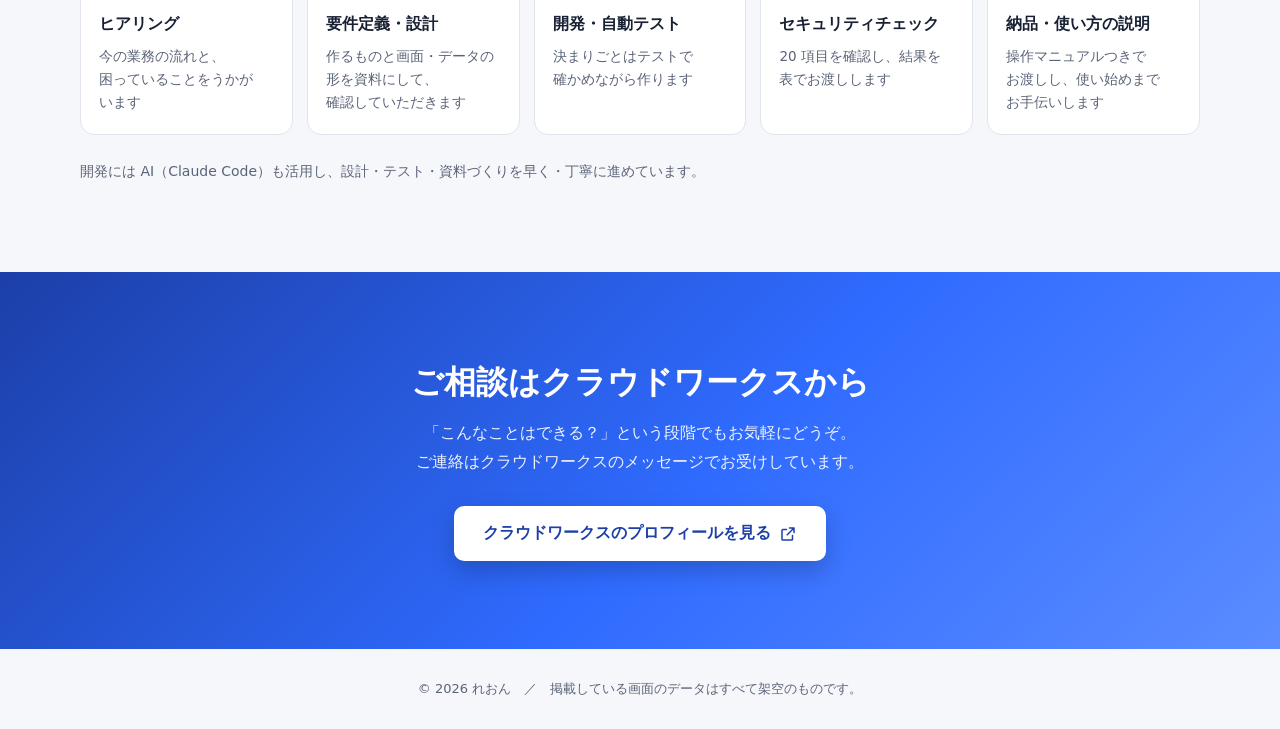
==== commit c02fc7ea: "作品のソースコードへのリンクを追加し、セキュリティチェックの結果を更新 Co-Authored-By: Claude Opus 5.5 <noreply@anthropic.com>" ====
--- a/public/index.html
+++ b/public/index.html
@@ -119,7 +119,7 @@
               <li><span>自動テスト</span>111 件</li>
               <li><span>資料</span>要件定義書・基本設計書・詳細設計書・テスト仕様書・操作マニュアル</li>
             </ul>
-            <p class="code-link" data-repo=""></p>
+            <p class="code-link" data-repo="https://github.com/Root-gif4/portfolio01-dataprep"></p>
           </div>
         </article>
 
@@ -167,7 +167,7 @@
               <li><span>自動テスト</span>83 件（画面の結合テストを含む）</li>
               <li><span>資料</span>要件定義書・基本設計書・DB 設計書（ER 図）・詳細設計書・テスト仕様書</li>
             </ul>
-            <p class="code-link" data-repo=""></p>
+            <p class="code-link" data-repo="https://github.com/Root-gif4/portfolio02-inventory"></p>
           </div>
         </article>
 
@@ -215,7 +215,7 @@
               <li><span>自動テスト</span>67 件（API・権限・DB 制約・画面）</li>
               <li><span>資料</span>要件定義書・基本設計書・DB 設計書・API 設計書（OpenAPI）・詳細設計書・テスト仕様書</li>
             </ul>
-            <p class="code-link" data-repo=""></p>
+            <p class="code-link" data-repo="https://github.com/Root-gif4/portfolio03-crm"></p>
           </div>
         </article>
       </div>
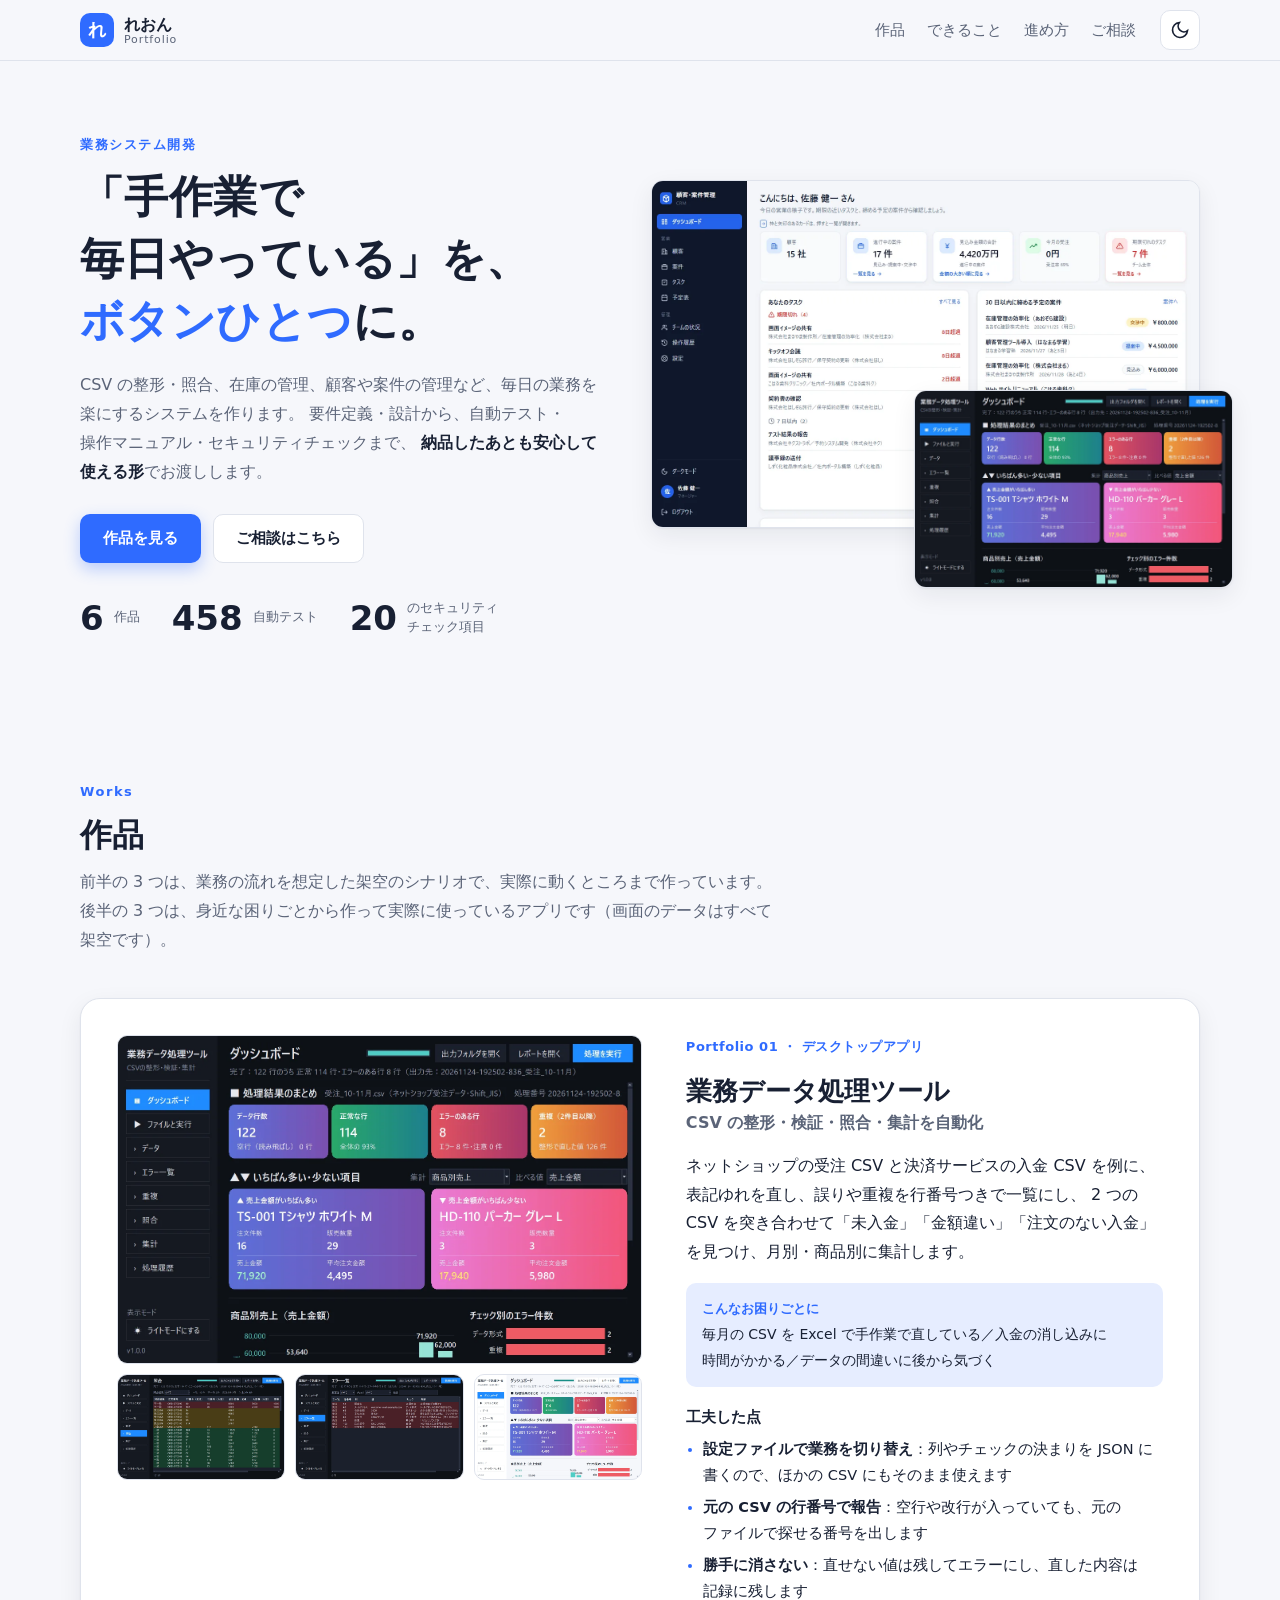
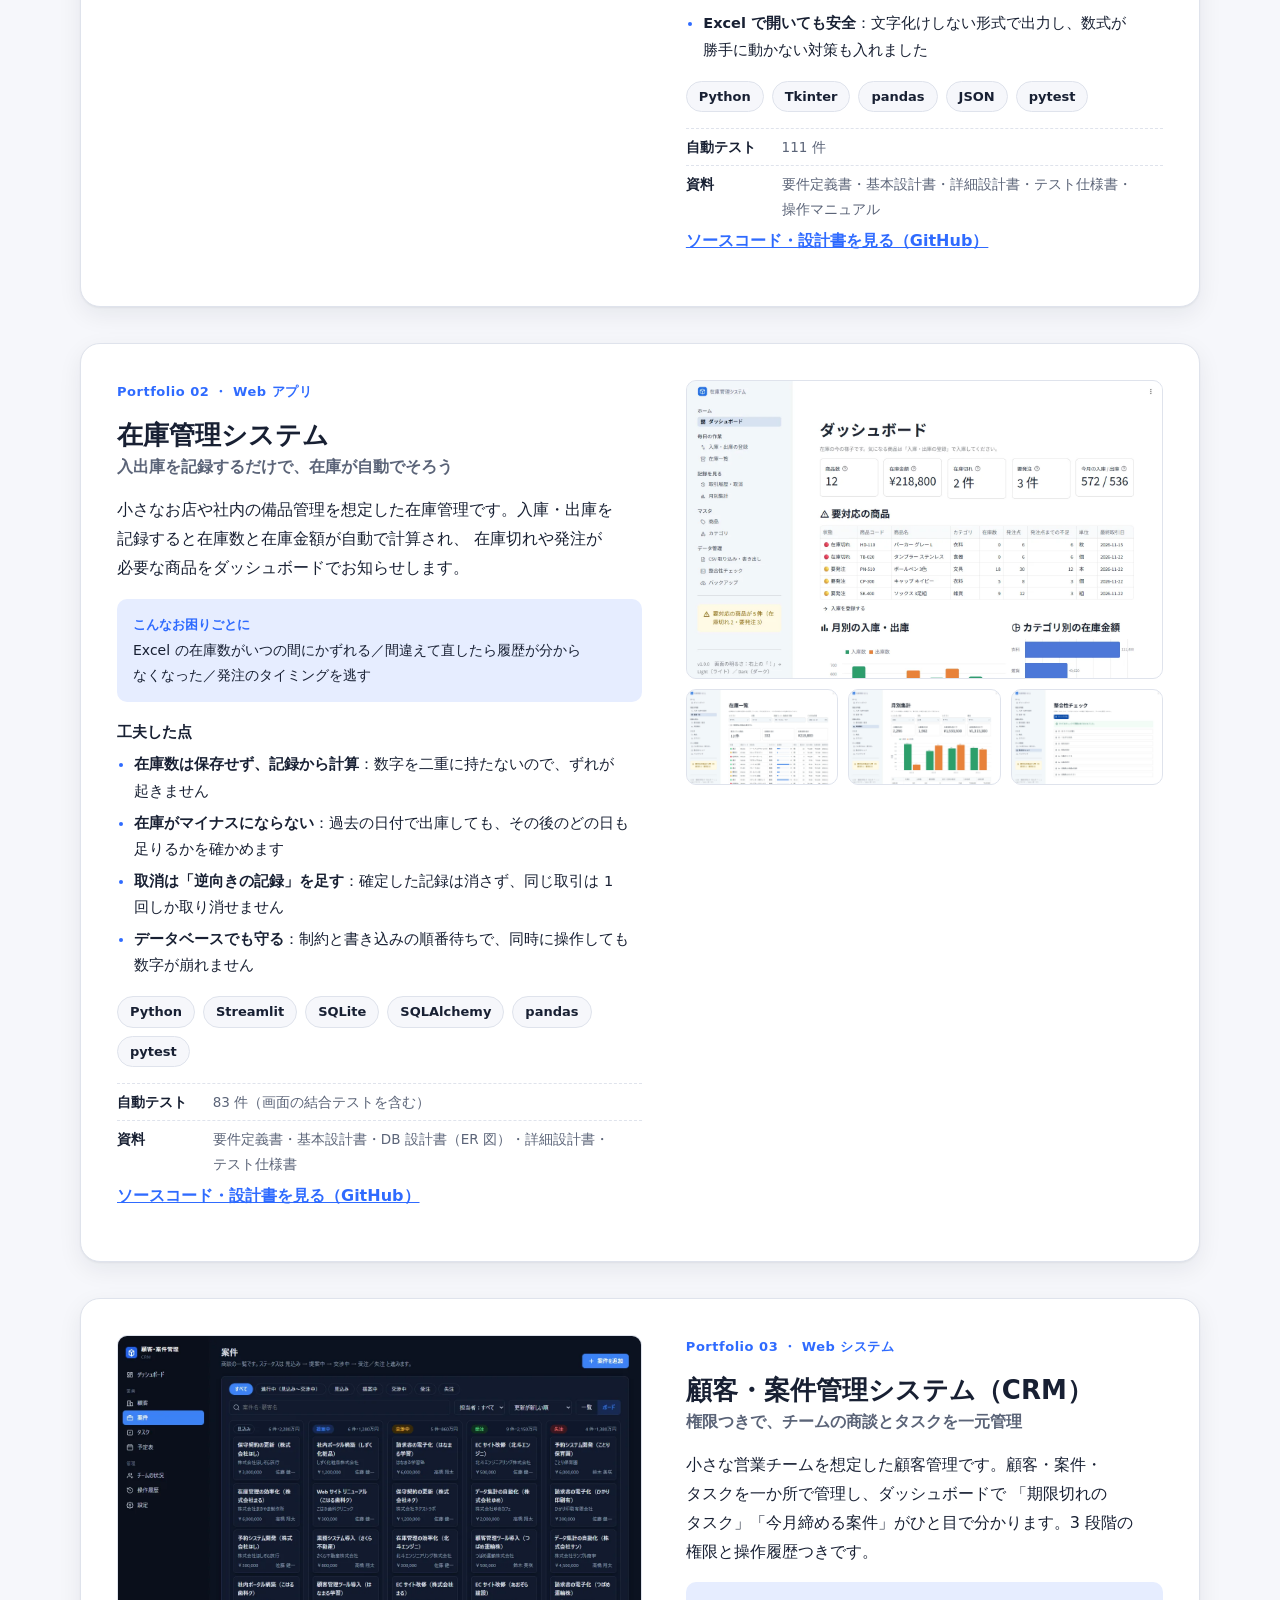
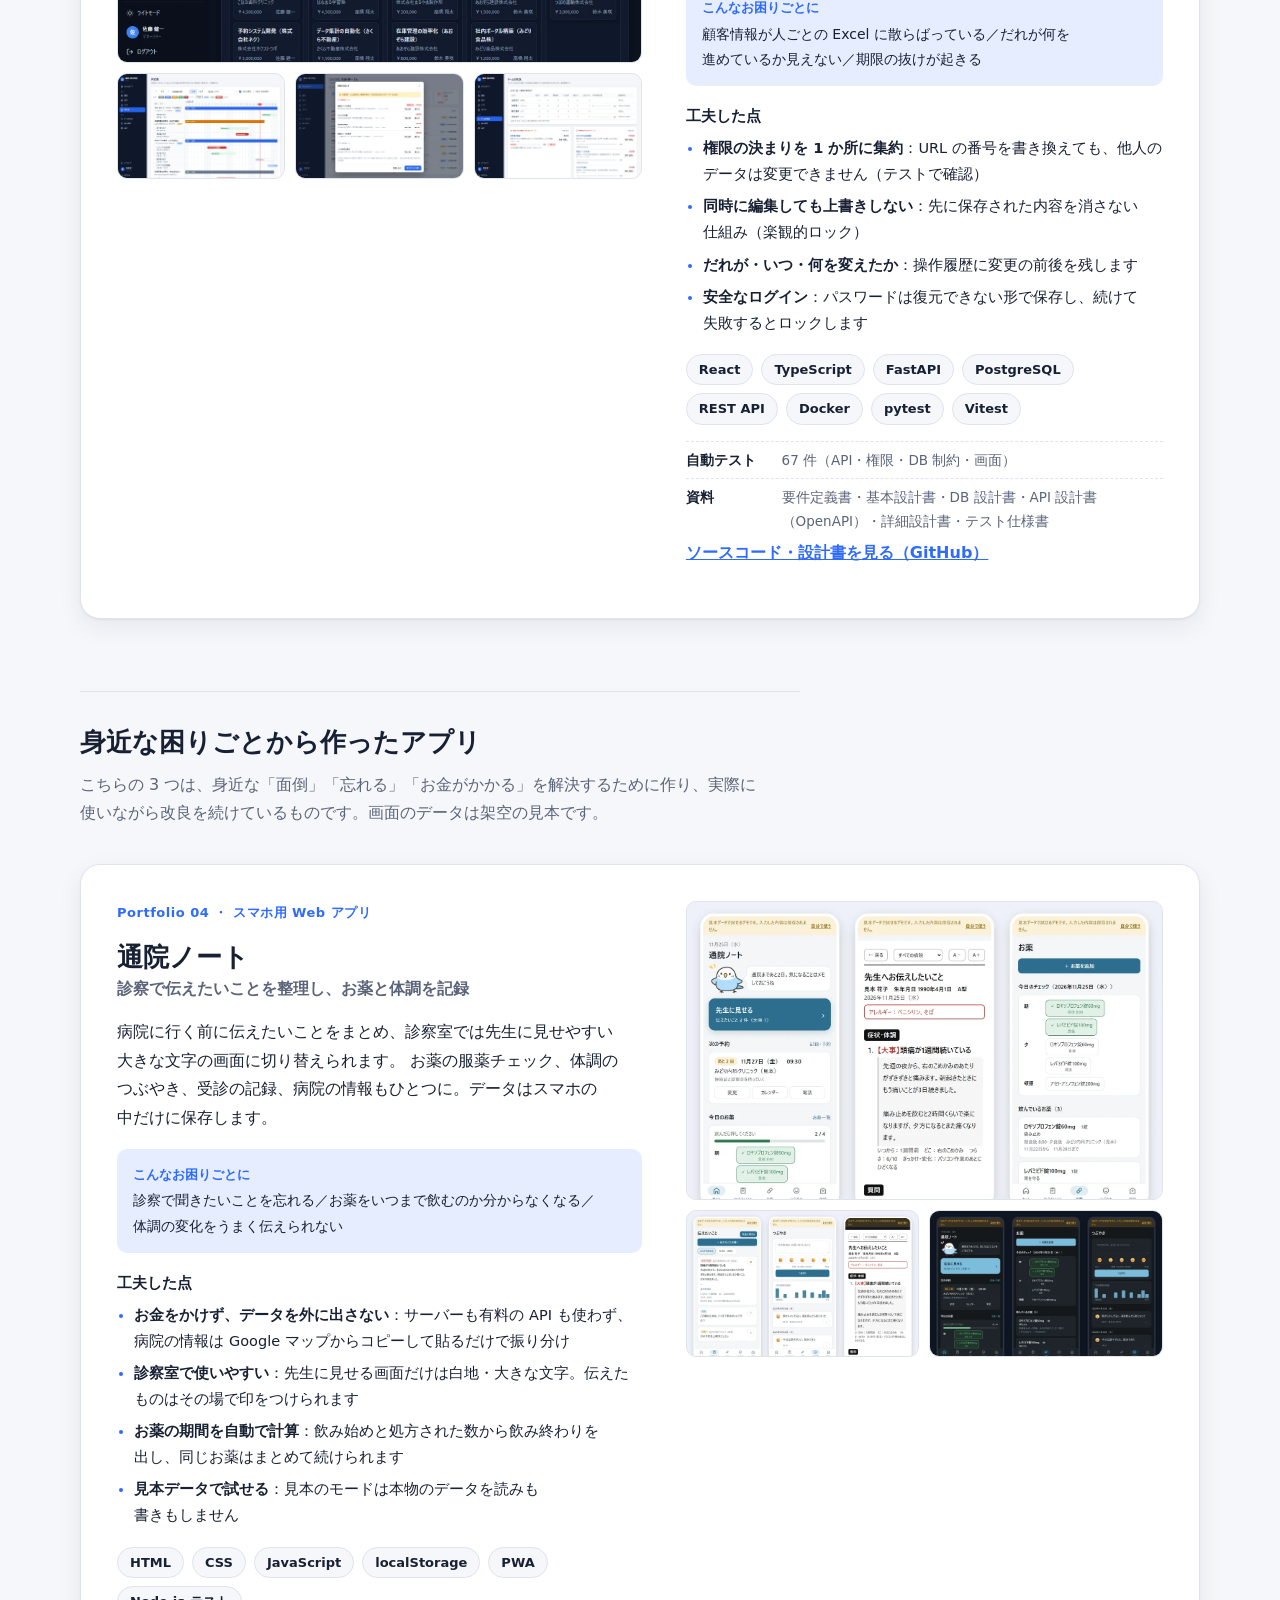
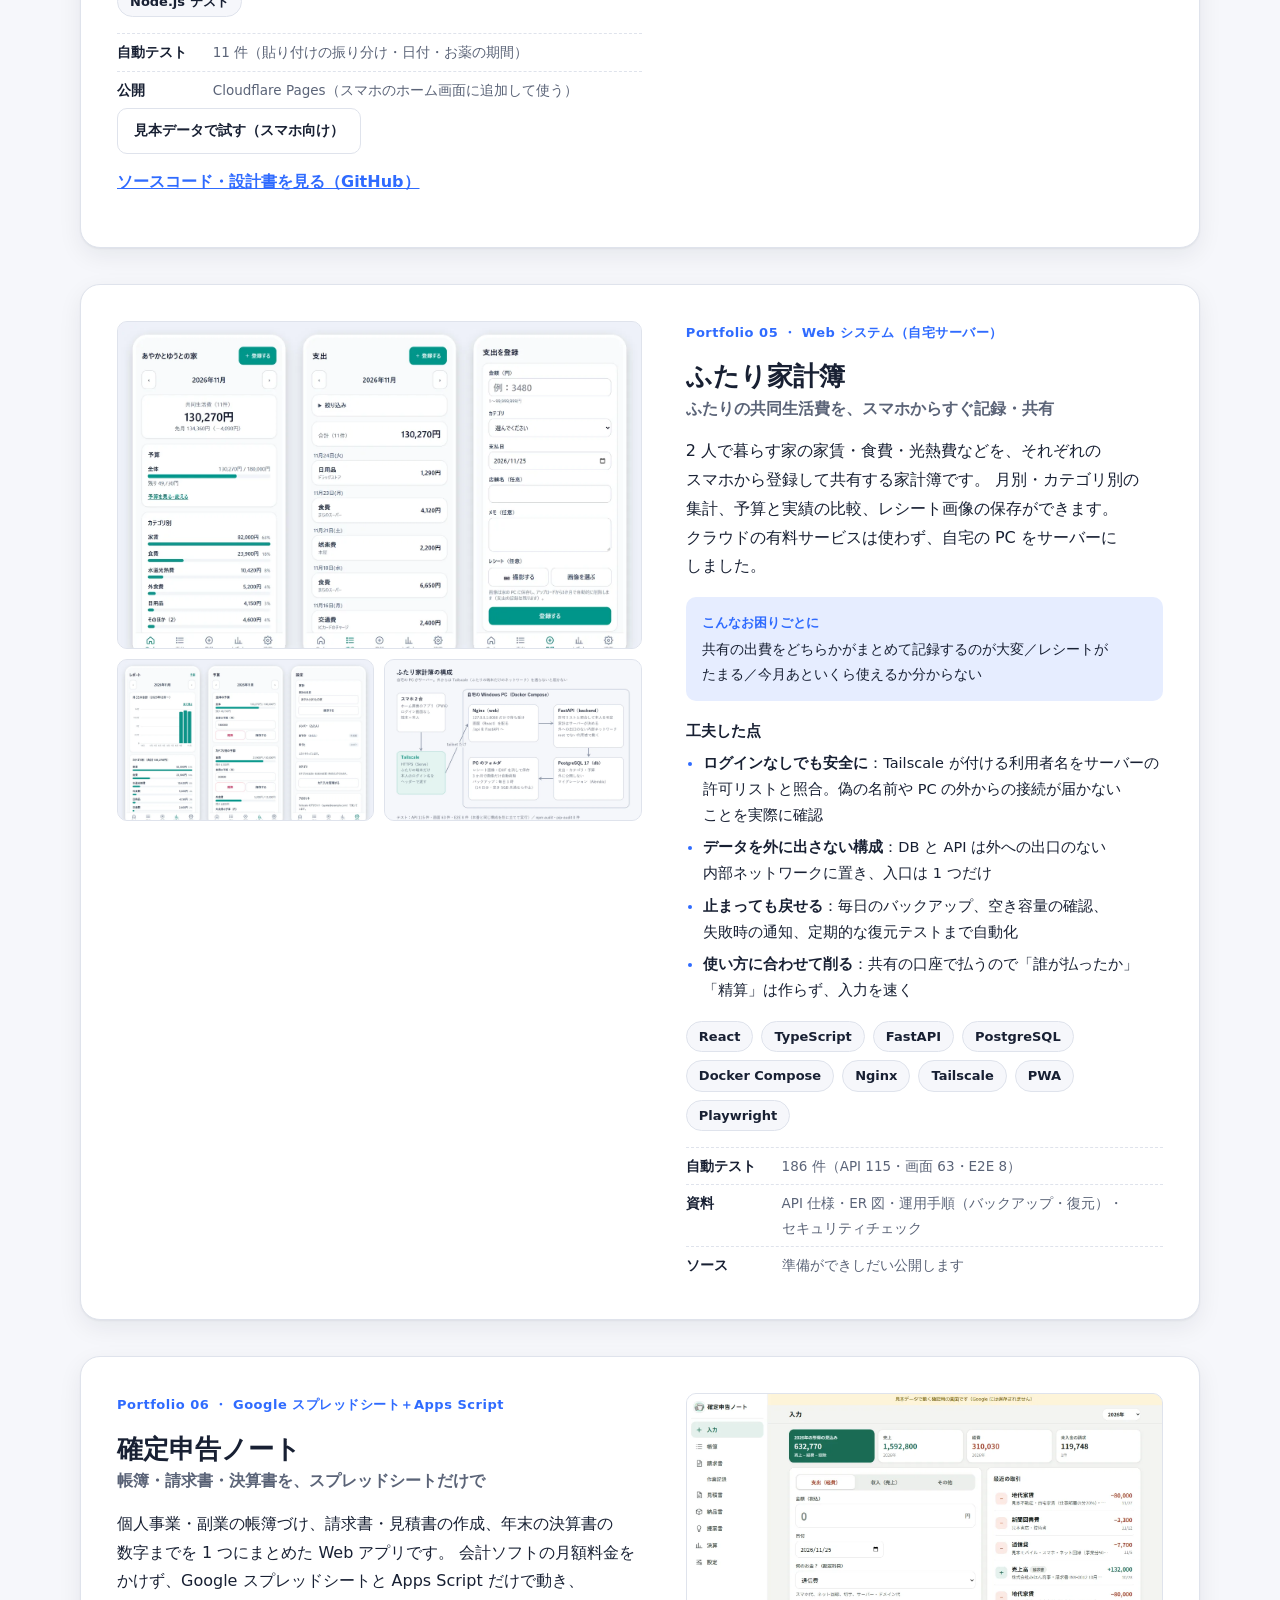
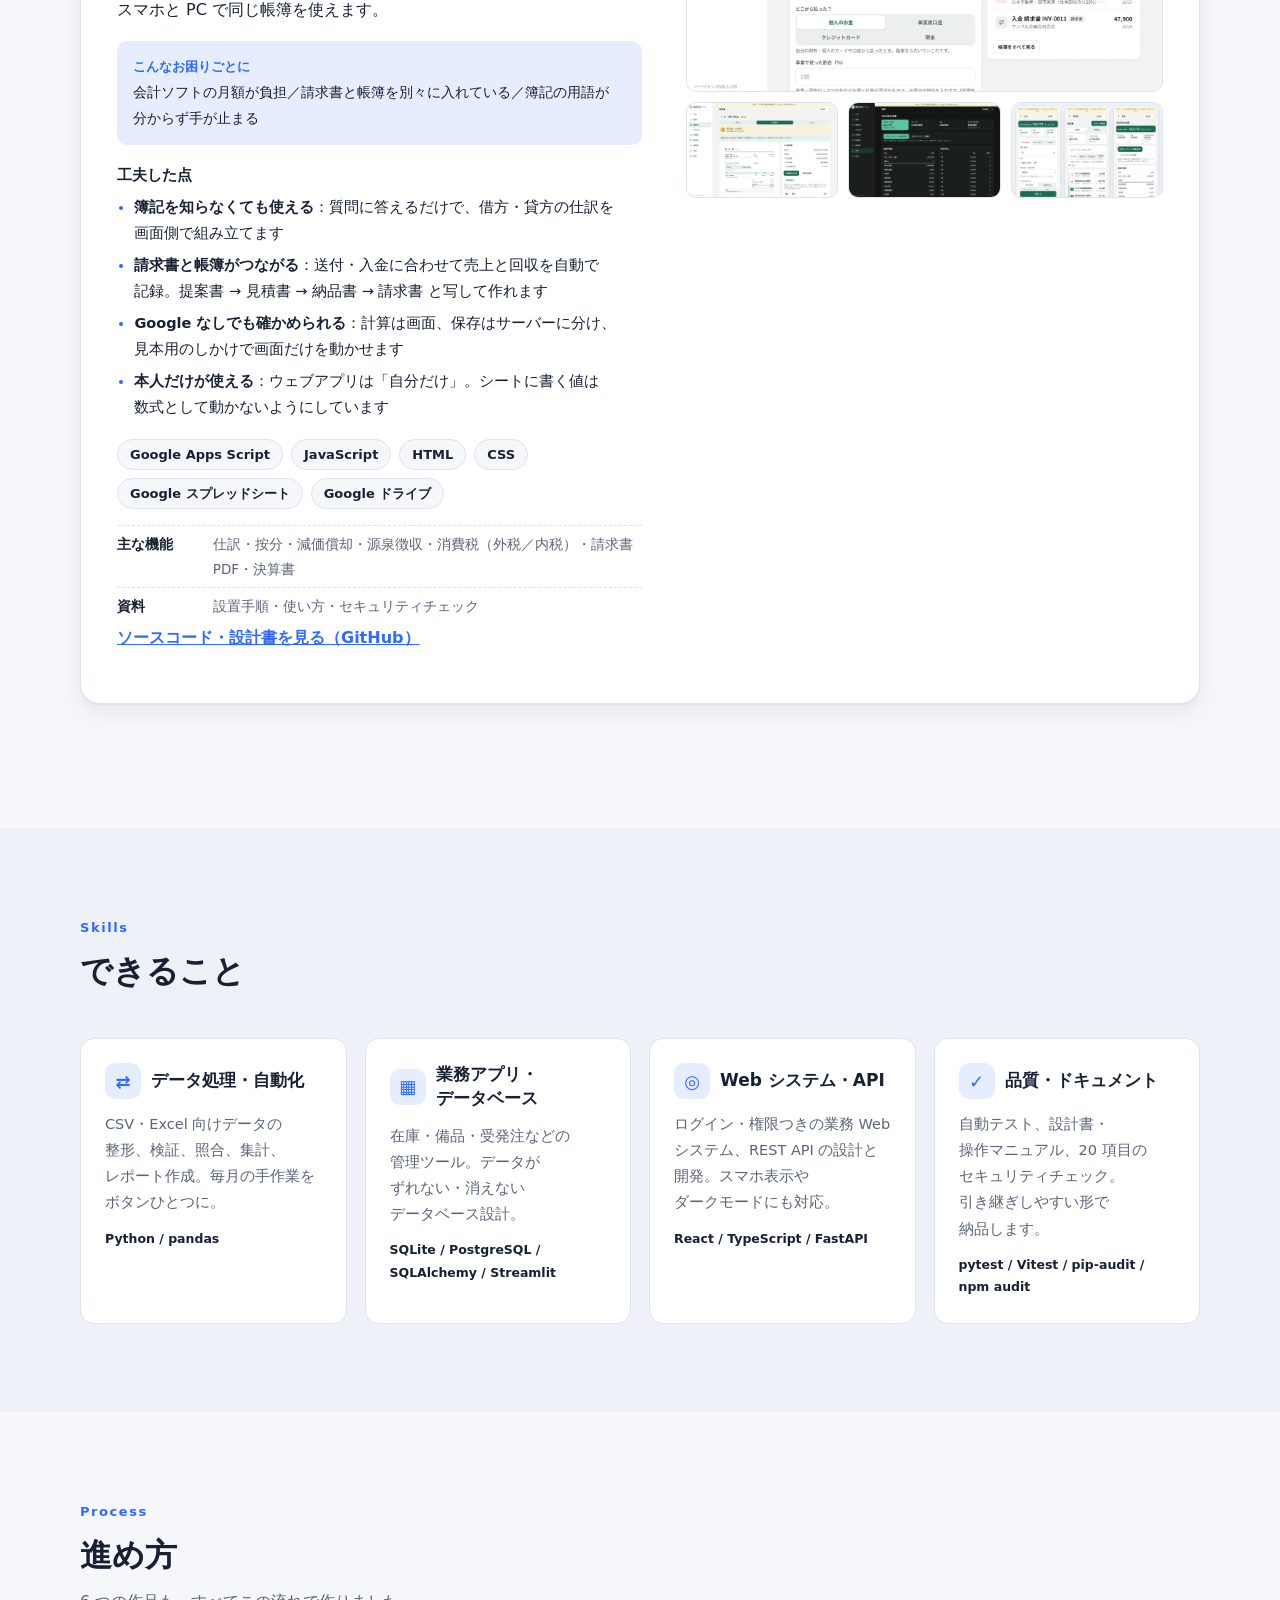
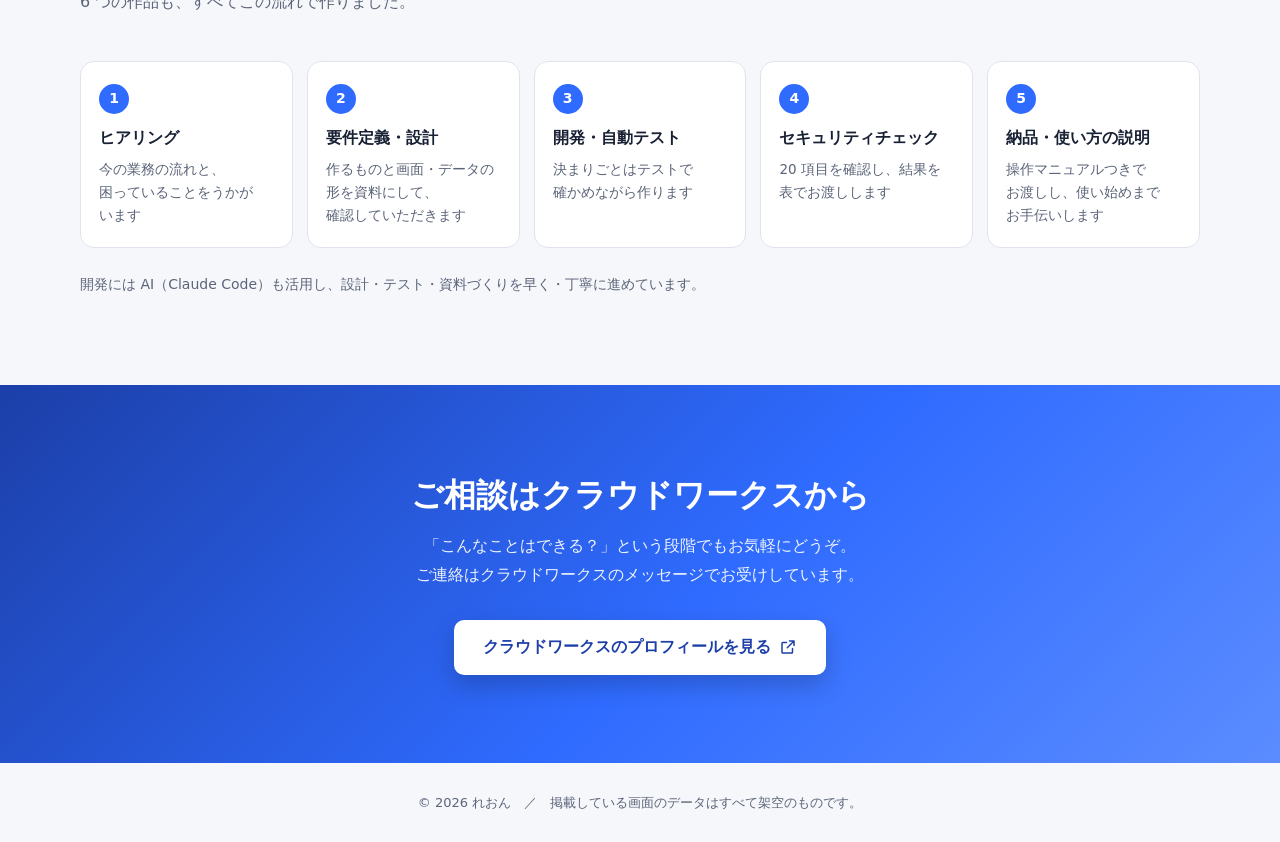
==== commit 0a923880: "作品 04〜06（通院ノート・ふたり家計簿・確定申告ノート）を追加 Co-Authored-By: Claude Opus 5.5 <noreply@anthropic.com>" ====
--- a/public/index.html
+++ b/public/index.html
@@ -5,10 +5,18 @@
   <meta name="viewport" content="width=device-width, initial-scale=1">
   <title>れおん｜業務システム開発ポートフォリオ</title>
   <meta name="description" content="CSV の自動処理・在庫管理・顧客管理など、業務を楽にするシステムを要件定義からテスト・資料まで一貫して作ります。れおんのポートフォリオです。">
+  <link rel="canonical" href="https://reon-portfolio.pages.dev/">
   <meta property="og:type" content="website">
+  <meta property="og:url" content="https://reon-portfolio.pages.dev/">
+  <meta property="og:site_name" content="れおん ポートフォリオ">
+  <meta property="og:locale" content="ja_JP">
   <meta property="og:title" content="れおん｜業務システム開発ポートフォリオ">
-  <meta property="og:description" content="業務データ処理・在庫管理・顧客／案件管理の 3 作品。設計書・自動テスト・セキュリティチェックまで公開しています。">
-  <meta property="og:image" content="images/p03-dashboard-light.webp">
+  <meta property="og:description" content="業務データ処理・在庫管理・顧客管理など 6 作品。設計書・自動テスト・セキュリティチェックまで公開しています。">
+  <meta property="og:image" content="https://reon-portfolio.pages.dev/images/og.jpg">
+  <meta property="og:image:type" content="image/jpeg">
+  <meta property="og:image:width" content="1200">
+  <meta property="og:image:height" content="630">
+  <meta property="og:image:alt" content="れおん 業務システム開発ポートフォリオ。顧客・案件管理システムのダッシュボード画面">
   <meta name="twitter:card" content="summary_large_image">
   <meta name="color-scheme" content="light dark">
   <link rel="icon" href="images/favicon.svg" type="image/svg+xml">
@@ -53,9 +61,9 @@
             <a class="btn btn-primary" href="#works">作品を見る</a>
             <a class="btn btn-ghost" href="#contact">ご相談はこちら</a>
           </div>
-          <ul class="stats" aria-label="3 作品の数字">
-            <li><b>3</b><span>作品</span></li>
-            <li><b>261</b><span>自動テスト</span></li>
+          <ul class="stats" aria-label="6 作品の数字">
+            <li><b>6</b><span>作品</span></li>
+            <li><b>458</b><span>自動テスト</span></li>
             <li><b>20</b><span>のセキュリティ<br>チェック項目</span></li>
           </ul>
         </div>
@@ -72,7 +80,7 @@
         <header class="section-head">
           <p class="eyebrow">Works</p>
           <h2>作品</h2>
-          <p>3 つとも、業務の流れを想定した架空のシナリオで、実際に動くところまで作っています（データはすべて架空です）。</p>
+          <p>前半の 3 つは、業務の流れを想定した架空のシナリオで、実際に動くところまで作っています。後半の 3 つは、身近な困りごとから作って実際に使っているアプリです（画面のデータはすべて架空です）。</p>
         </header>
 
         <!-- 01 -->
@@ -216,6 +224,151 @@
               <li><span>資料</span>要件定義書・基本設計書・DB 設計書・API 設計書（OpenAPI）・詳細設計書・テスト仕様書</li>
             </ul>
             <p class="code-link" data-repo="https://github.com/Root-gif4/portfolio03-crm"></p>
+          </div>
+        </article>
+
+        <header class="group-head" id="daily">
+          <h3>身近な困りごとから作ったアプリ</h3>
+          <p>こちらの 3 つは、身近な「面倒」「忘れる」「お金がかかる」を解決するために作り、実際に使いながら改良を続けているものです。画面のデータは架空の見本です。</p>
+        </header>
+
+        <!-- 04 -->
+        <article class="work reverse" id="work-04">
+          <div class="work-media">
+            <div class="gallery two" data-gallery>
+              <button type="button" class="shot main" data-full="images/p04-home.webp" data-caption="ホーム・先生に見せる画面・お薬（スマホ）：予約まであと何日か、今日のお薬、伝えたいことを大きな文字で">
+                <img src="images/p04-home.webp" width="1320" height="880" alt="通院ノートのホーム、先生に見せる画面、お薬の画面" loading="lazy">
+              </button>
+              <button type="button" class="shot" data-full="images/p04-notes.webp" data-caption="伝えたいこと・つぶやき（2 週間の体調グラフ）・先生に見せる画面のダークモード">
+                <img src="images/p04-notes.webp" width="1320" height="880" alt="伝えたいこと、つぶやき、ダークモードの先生に見せる画面" loading="lazy">
+              </button>
+              <button type="button" class="shot" data-full="images/p04-dark.webp" data-caption="ダークモード：スマホの設定に合わせて自動で切り替わる">
+                <img src="images/p04-dark.webp" width="1320" height="880" alt="ダークモードのホーム、お薬、つぶやき" loading="lazy">
+              </button>
+            </div>
+          </div>
+          <div class="work-body">
+            <p class="work-no">Portfolio 04 ・ スマホ用 Web アプリ</p>
+            <h3>通院ノート</h3>
+            <p class="work-catch">診察で伝えたいことを整理し、お薬と体調を記録</p>
+            <p>
+              病院に行く前に伝えたいことをまとめ、診察室では先生に見せやすい大きな文字の画面に切り替えられます。
+              お薬の服薬チェック、体調のつぶやき、受診の記録、病院の情報もひとつに。データはスマホの中だけに保存します。
+            </p>
+            <dl class="solve">
+              <dt>こんなお困りごとに</dt>
+              <dd>診察で聞きたいことを忘れる／お薬をいつまで飲むのか分からなくなる／体調の変化をうまく伝えられない</dd>
+            </dl>
+            <h4>工夫した点</h4>
+            <ul class="points">
+              <li><b>お金をかけず、データを外に出さない</b>：サーバーも有料の API も使わず、病院の情報は Google マップからコピーして貼るだけで振り分け</li>
+              <li><b>診察室で使いやすい</b>：先生に見せる画面だけは白地・大きな文字。伝えたものはその場で印をつけられます</li>
+              <li><b>お薬の期間を自動で計算</b>：飲み始めと処方された数から飲み終わりを出し、同じお薬はまとめて続けられます</li>
+              <li><b>見本データで試せる</b>：見本のモードは本物のデータを読みも書きもしません</li>
+            </ul>
+            <ul class="tags" aria-label="使った技術">
+              <li>HTML</li><li>CSS</li><li>JavaScript</li><li>localStorage</li><li>PWA</li><li>Node.js テスト</li>
+            </ul>
+            <ul class="facts">
+              <li><span>自動テスト</span>11 件（貼り付けの振り分け・日付・お薬の期間）</li>
+              <li><span>公開</span>Cloudflare Pages（スマホのホーム画面に追加して使う）</li>
+            </ul>
+            <p class="demo-link"><a class="btn btn-ghost btn-sm" href="https://tuin-note.pages.dev/?demo" target="_blank" rel="noopener noreferrer">見本データで試す（スマホ向け）</a></p>
+            <p class="code-link" data-repo="https://github.com/Root-gif4/portfolio04-tsuuin-note"></p>
+          </div>
+        </article>
+
+        <!-- 05 -->
+        <article class="work" id="work-05">
+          <div class="work-media">
+            <div class="gallery two" data-gallery>
+              <button type="button" class="shot main" data-full="images/p05-home.webp" data-caption="ホーム・支出の一覧・登録（スマホ）：その月の合計、予算の残り、カテゴリ別の割合">
+                <img src="images/p05-home.webp" width="1320" height="880" alt="ふたり家計簿のホーム、支出の一覧、登録の画面" loading="lazy">
+              </button>
+              <button type="button" class="shot" data-full="images/p05-reports.webp" data-caption="レポート・予算・設定：月ごとの推移、カテゴリ別の予算と実績、ふたりのメンバー">
+                <img src="images/p05-reports.webp" width="1320" height="880" alt="レポート、予算、設定の画面" loading="lazy">
+              </button>
+              <button type="button" class="shot" data-full="images/p05-arch.webp" data-caption="構成：自宅の PC がサーバー。Tailscale を通ったふたりの端末だけが届く">
+                <img src="images/p05-arch.webp" width="1320" height="880" alt="ふたり家計簿の構成図。スマホから Tailscale を通って自宅 PC の Nginx、FastAPI、PostgreSQL へ" loading="lazy">
+              </button>
+            </div>
+          </div>
+          <div class="work-body">
+            <p class="work-no">Portfolio 05 ・ Web システム（自宅サーバー）</p>
+            <h3>ふたり家計簿</h3>
+            <p class="work-catch">ふたりの共同生活費を、スマホからすぐ記録・共有</p>
+            <p>
+              2 人で暮らす家の家賃・食費・光熱費などを、それぞれのスマホから登録して共有する家計簿です。
+              月別・カテゴリ別の集計、予算と実績の比較、レシート画像の保存ができます。クラウドの有料サービスは使わず、自宅の PC をサーバーにしました。
+            </p>
+            <dl class="solve">
+              <dt>こんなお困りごとに</dt>
+              <dd>共有の出費をどちらかがまとめて記録するのが大変／レシートがたまる／今月あといくら使えるか分からない</dd>
+            </dl>
+            <h4>工夫した点</h4>
+            <ul class="points">
+              <li><b>ログインなしでも安全に</b>：Tailscale が付ける利用者名をサーバーの許可リストと照合。偽の名前や PC の外からの接続が届かないことを実際に確認</li>
+              <li><b>データを外に出さない構成</b>：DB と API は外への出口のない内部ネットワークに置き、入口は 1 つだけ</li>
+              <li><b>止まっても戻せる</b>：毎日のバックアップ、空き容量の確認、失敗時の通知、定期的な復元テストまで自動化</li>
+              <li><b>使い方に合わせて削る</b>：共有の口座で払うので「誰が払ったか」「精算」は作らず、入力を速く</li>
+            </ul>
+            <ul class="tags" aria-label="使った技術">
+              <li>React</li><li>TypeScript</li><li>FastAPI</li><li>PostgreSQL</li><li>Docker Compose</li><li>Nginx</li><li>Tailscale</li><li>PWA</li><li>Playwright</li>
+            </ul>
+            <ul class="facts">
+              <li><span>自動テスト</span>186 件（API 115・画面 63・E2E 8）</li>
+              <li><span>資料</span>API 仕様・ER 図・運用手順（バックアップ・復元）・セキュリティチェック</li>
+              <li><span>ソース</span>準備ができしだい公開します</li>
+            </ul>
+            <p class="code-link" data-repo=""></p>
+          </div>
+        </article>
+
+        <!-- 06 -->
+        <article class="work reverse" id="work-06">
+          <div class="work-media">
+            <div class="gallery" data-gallery>
+              <button type="button" class="shot main" data-full="images/p06-home.webp" data-caption="入力（PC）：「何のお金？」「どこから払った？」を選ぶだけで仕訳ができる。上に今年の所得の見込み">
+                <img src="images/p06-home.webp" width="1360" height="860" alt="確定申告ノートの入力画面" loading="lazy">
+              </button>
+              <button type="button" class="shot" data-full="images/p06-invoice.webp" data-caption="請求書：紙の見た目で確認。送付済みにすると売上、入金済みにすると回収を帳簿に自動で記録">
+                <img src="images/p06-invoice.webp" width="1360" height="860" alt="請求書の画面" loading="lazy">
+              </button>
+              <button type="button" class="shot" data-full="images/p06-report-dark.webp" data-caption="決算（ダークモード）：損益計算書と月別の売上。仕訳帳・総勘定元帳・決算書をシートに書き出せる">
+                <img src="images/p06-report-dark.webp" width="1360" height="860" alt="決算の画面" loading="lazy">
+              </button>
+              <button type="button" class="shot" data-full="images/p06-mobile.webp" data-caption="スマホでも同じ帳簿：入力・請求書・決算">
+                <img src="images/p06-mobile.webp" width="1320" height="880" alt="スマホの入力、請求書、決算の画面" loading="lazy">
+              </button>
+            </div>
+          </div>
+          <div class="work-body">
+            <p class="work-no">Portfolio 06 ・ Google スプレッドシート＋Apps Script</p>
+            <h3>確定申告ノート</h3>
+            <p class="work-catch">帳簿・請求書・決算書を、スプレッドシートだけで</p>
+            <p>
+              個人事業・副業の帳簿づけ、請求書・見積書の作成、年末の決算書の数字までを 1 つにまとめた Web アプリです。
+              会計ソフトの月額料金をかけず、Google スプレッドシートと Apps Script だけで動き、スマホと PC で同じ帳簿を使えます。
+            </p>
+            <dl class="solve">
+              <dt>こんなお困りごとに</dt>
+              <dd>会計ソフトの月額が負担／請求書と帳簿を別々に入れている／簿記の用語が分からず手が止まる</dd>
+            </dl>
+            <h4>工夫した点</h4>
+            <ul class="points">
+              <li><b>簿記を知らなくても使える</b>：質問に答えるだけで、借方・貸方の仕訳を画面側で組み立てます</li>
+              <li><b>請求書と帳簿がつながる</b>：送付・入金に合わせて売上と回収を自動で記録。提案書 → 見積書 → 納品書 → 請求書 と写して作れます</li>
+              <li><b>Google なしでも確かめられる</b>：計算は画面、保存はサーバーに分け、見本用のしかけで画面だけを動かせます</li>
+              <li><b>本人だけが使える</b>：ウェブアプリは「自分だけ」。シートに書く値は数式として動かないようにしています</li>
+            </ul>
+            <ul class="tags" aria-label="使った技術">
+              <li>Google Apps Script</li><li>JavaScript</li><li>HTML</li><li>CSS</li><li>Google スプレッドシート</li><li>Google ドライブ</li>
+            </ul>
+            <ul class="facts">
+              <li><span>主な機能</span>仕訳・按分・減価償却・源泉徴収・消費税（外税／内税）・請求書 PDF・決算書</li>
+              <li><span>資料</span>設置手順・使い方・セキュリティチェック</li>
+            </ul>
+            <p class="code-link" data-repo="https://github.com/Root-gif4/portfolio06-kakutei-note"></p>
           </div>
         </article>
       </div>
@@ -259,7 +412,7 @@
         <header class="section-head">
           <p class="eyebrow">Process</p>
           <h2>進め方</h2>
-          <p>3 つの作品も、すべてこの流れで作りました。</p>
+          <p>6 つの作品も、すべてこの流れで作りました。</p>
         </header>
         <ol class="steps">
           <li><b>ヒアリング</b><span>今の業務の流れと、困っていることをうかがいます</span></li>
--- a/public/style.css
+++ b/public/style.css
@@ -145,6 +145,13 @@
 .facts li { display: grid; grid-template-columns: 6.5em minmax(0, 1fr); gap: 8px; padding: 6px 0; border-top: 1px dashed var(--line); }
 .facts span { font-weight: 700; color: var(--text); }
 .code-link { margin: 16px 0 0; font-weight: 700; }
+.code-link:empty { display: none; }
+.demo-link { margin: 18px 0 0; }
+.btn-sm { padding: 8px 16px; font-size: 14px; }
+.gallery.two { grid-template-columns: repeat(2, minmax(0, 1fr)); }
+.group-head { margin: 72px 0 36px; max-width: 720px; padding-top: 32px; border-top: 1px solid var(--line); }
+.group-head h3 { font-size: clamp(20px, 2.4vw, 26px); }
+.group-head p { color: var(--muted); margin: 10px 0 0; }
 
 /* ---------- できること ---------- */
 .cards { display: grid; grid-template-columns: repeat(4, minmax(0, 1fr)); gap: 18px; }
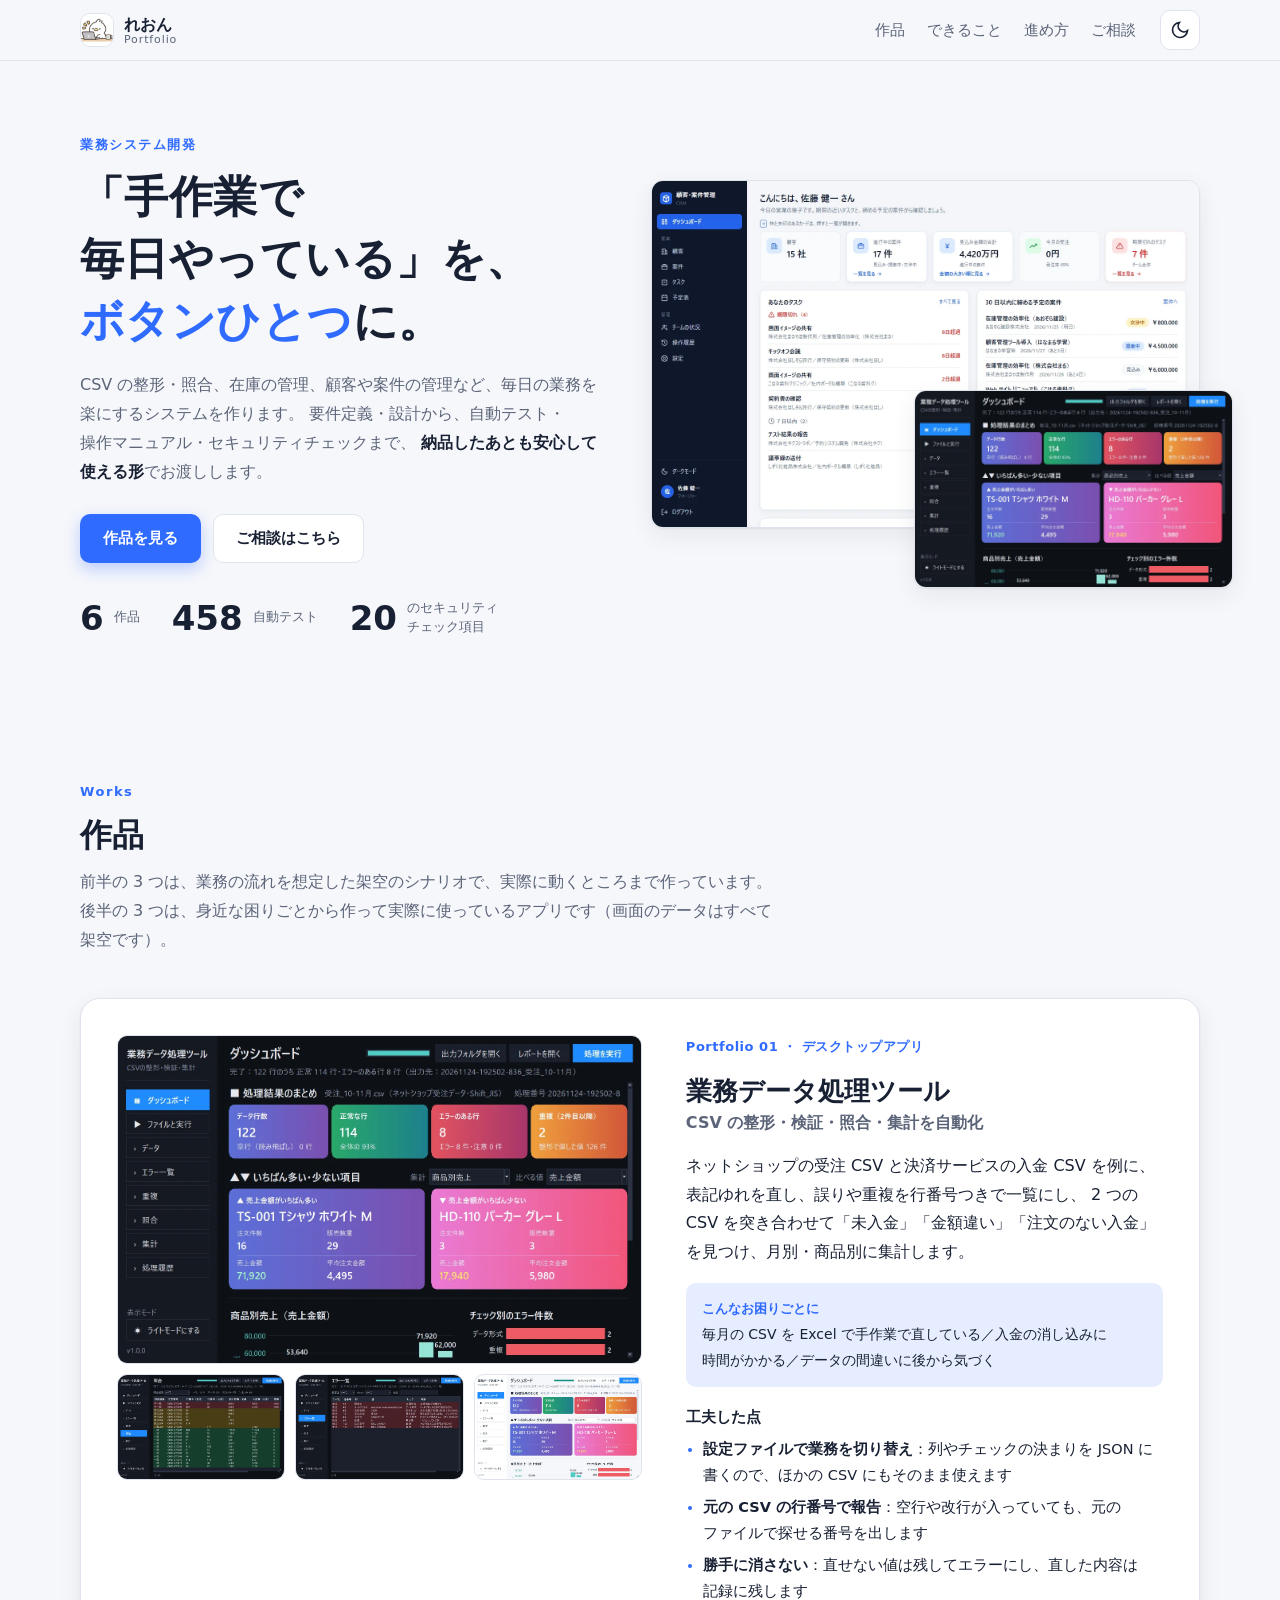
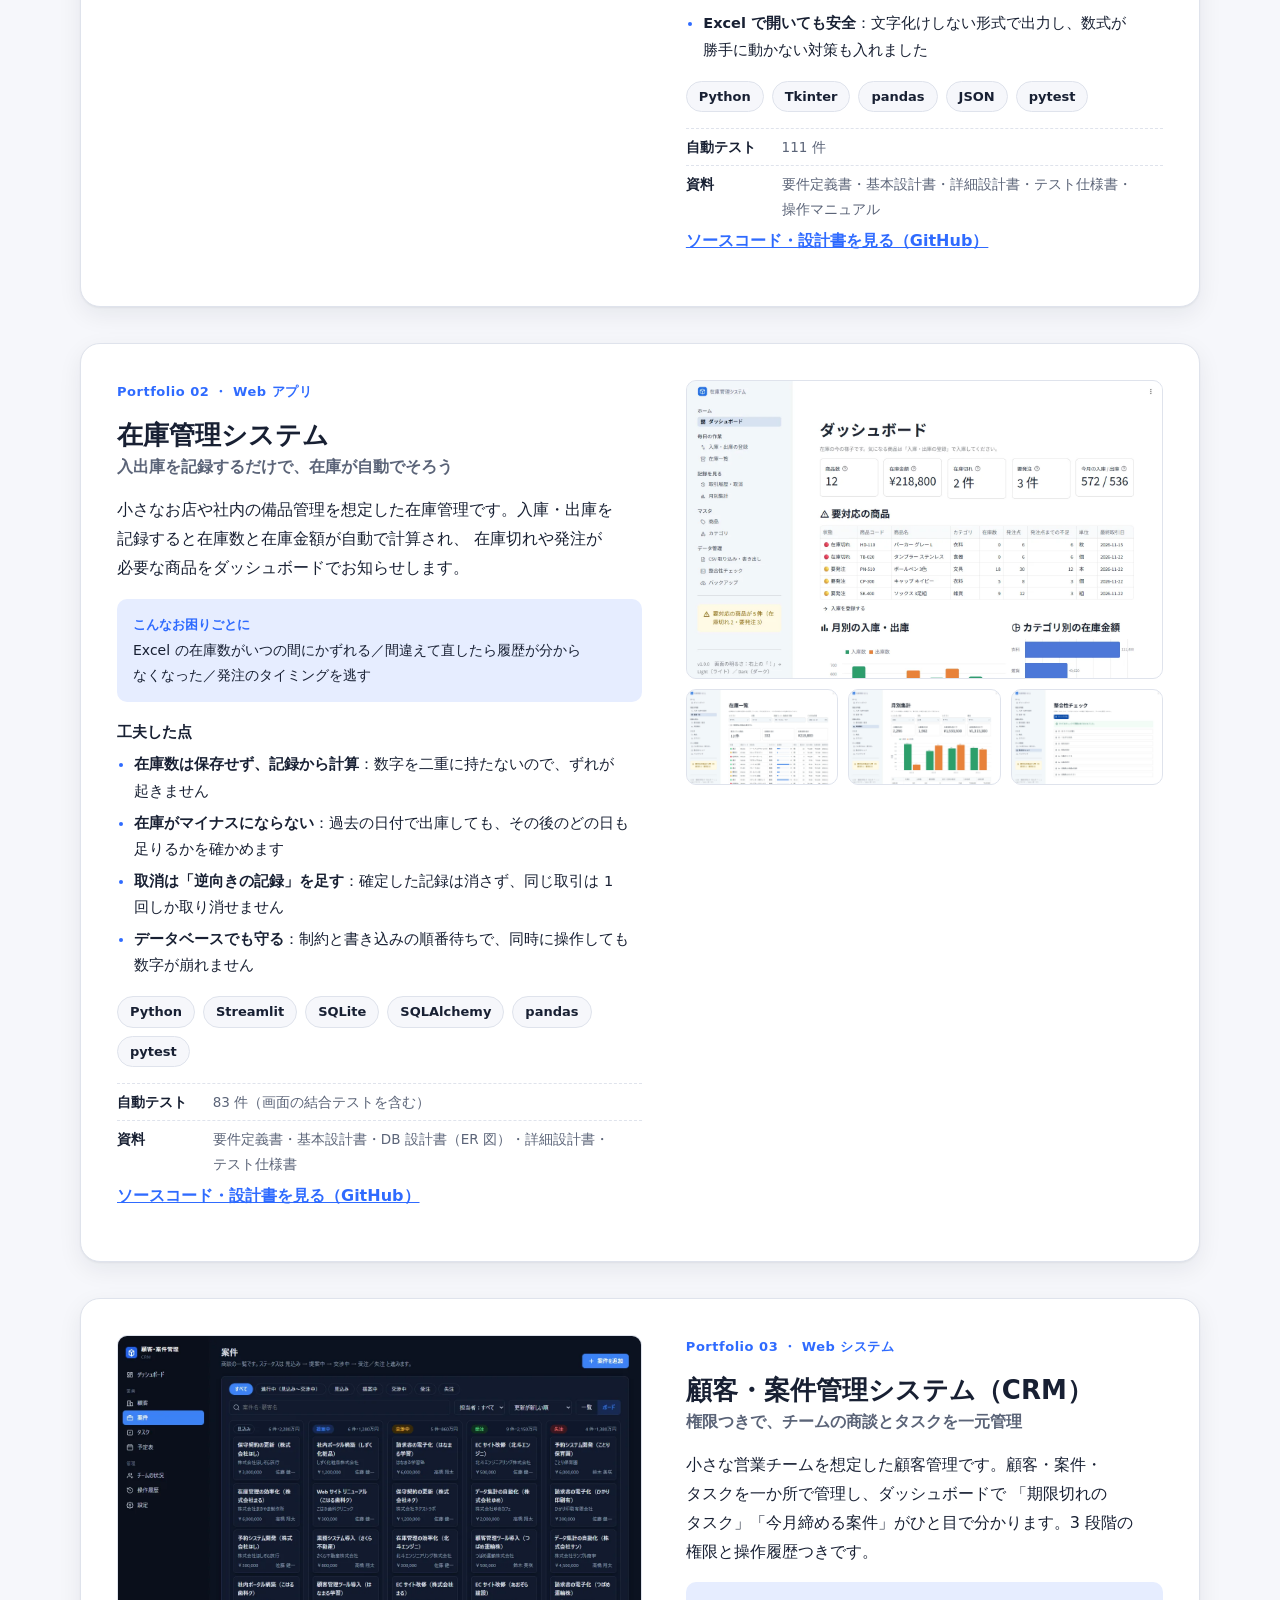
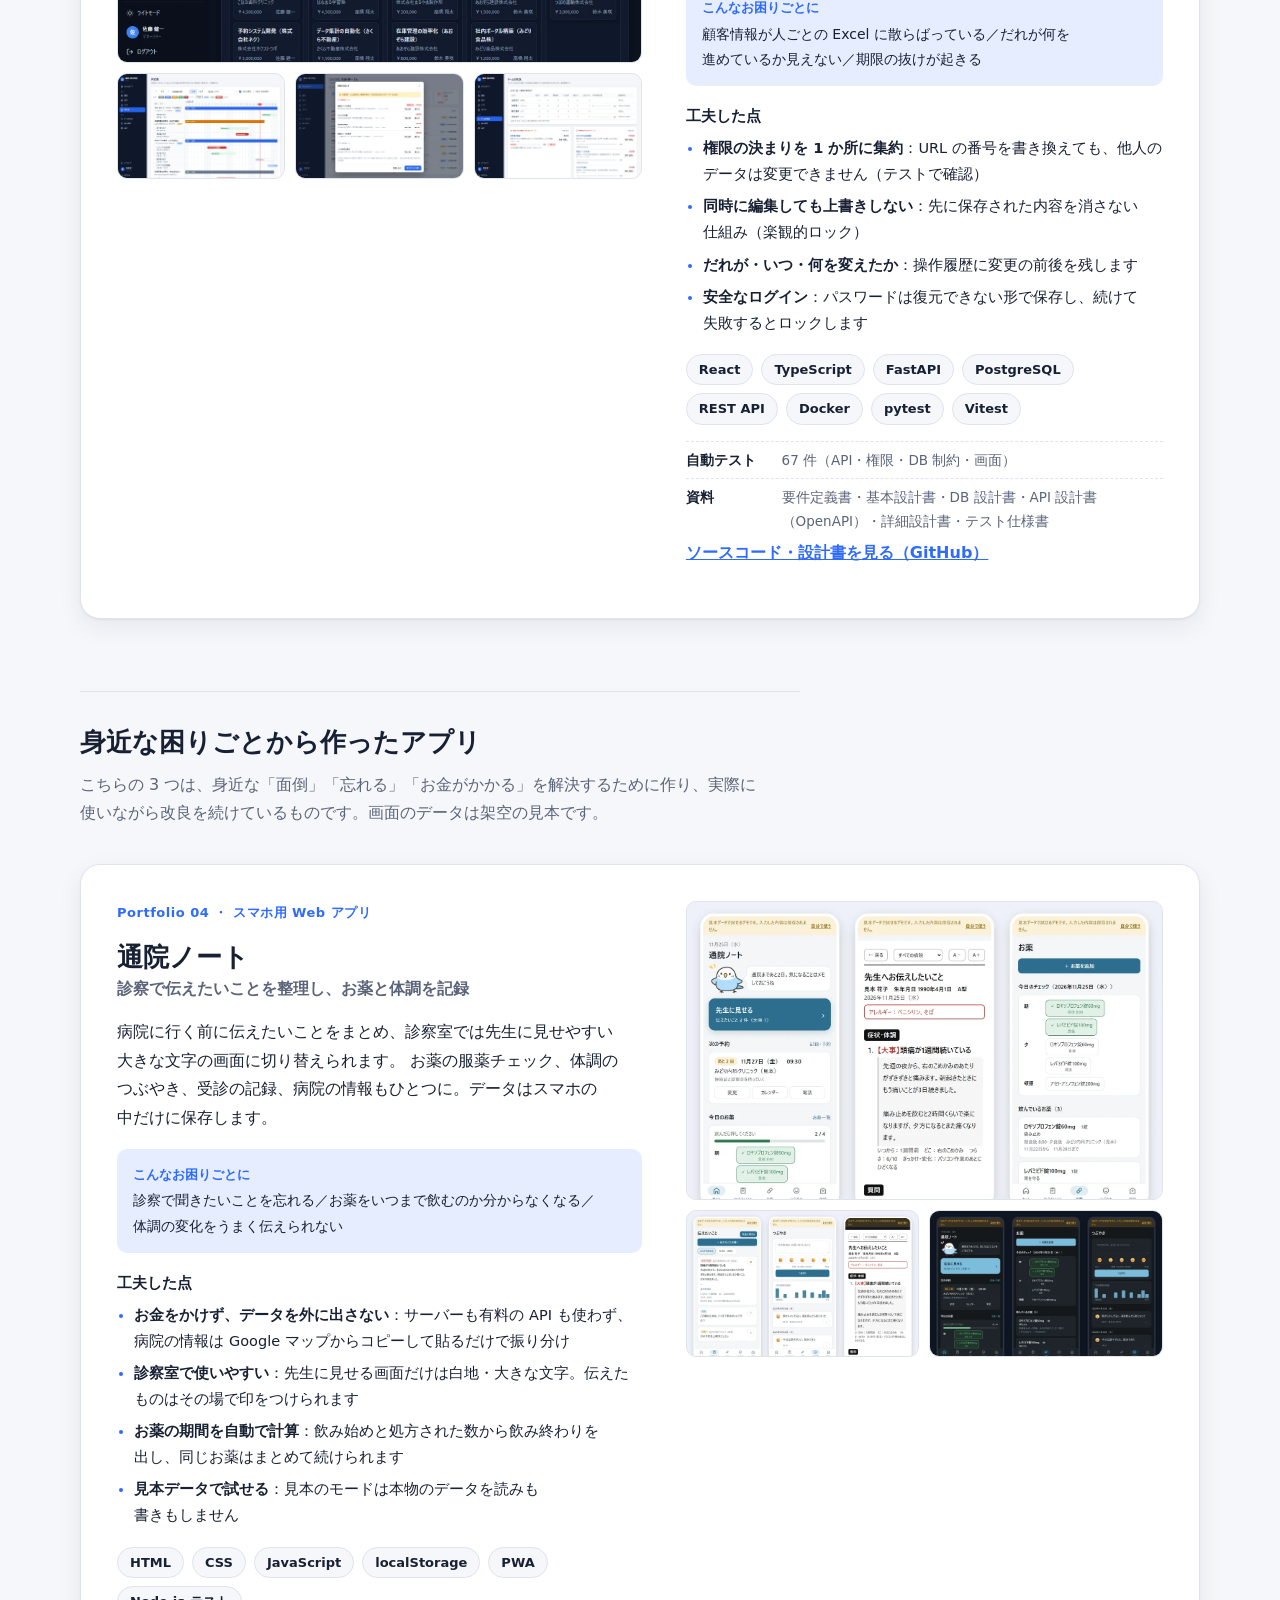
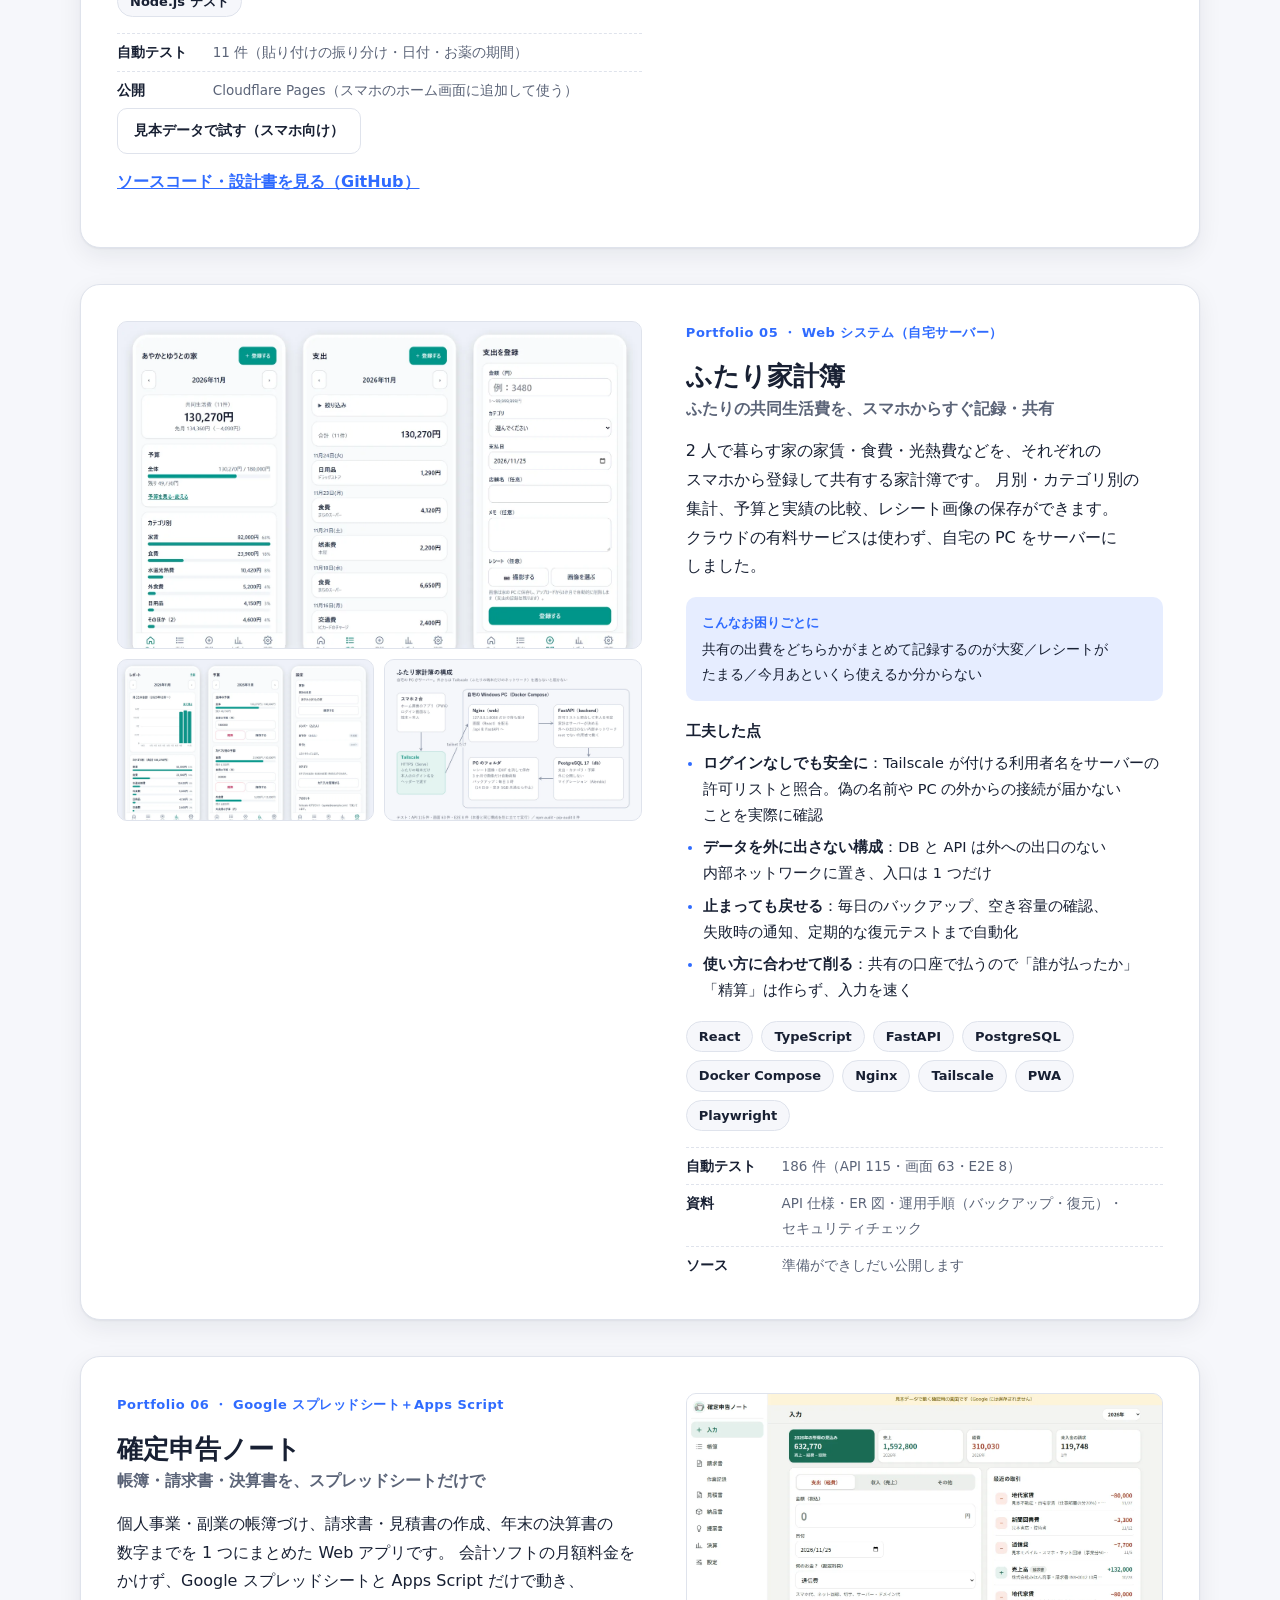
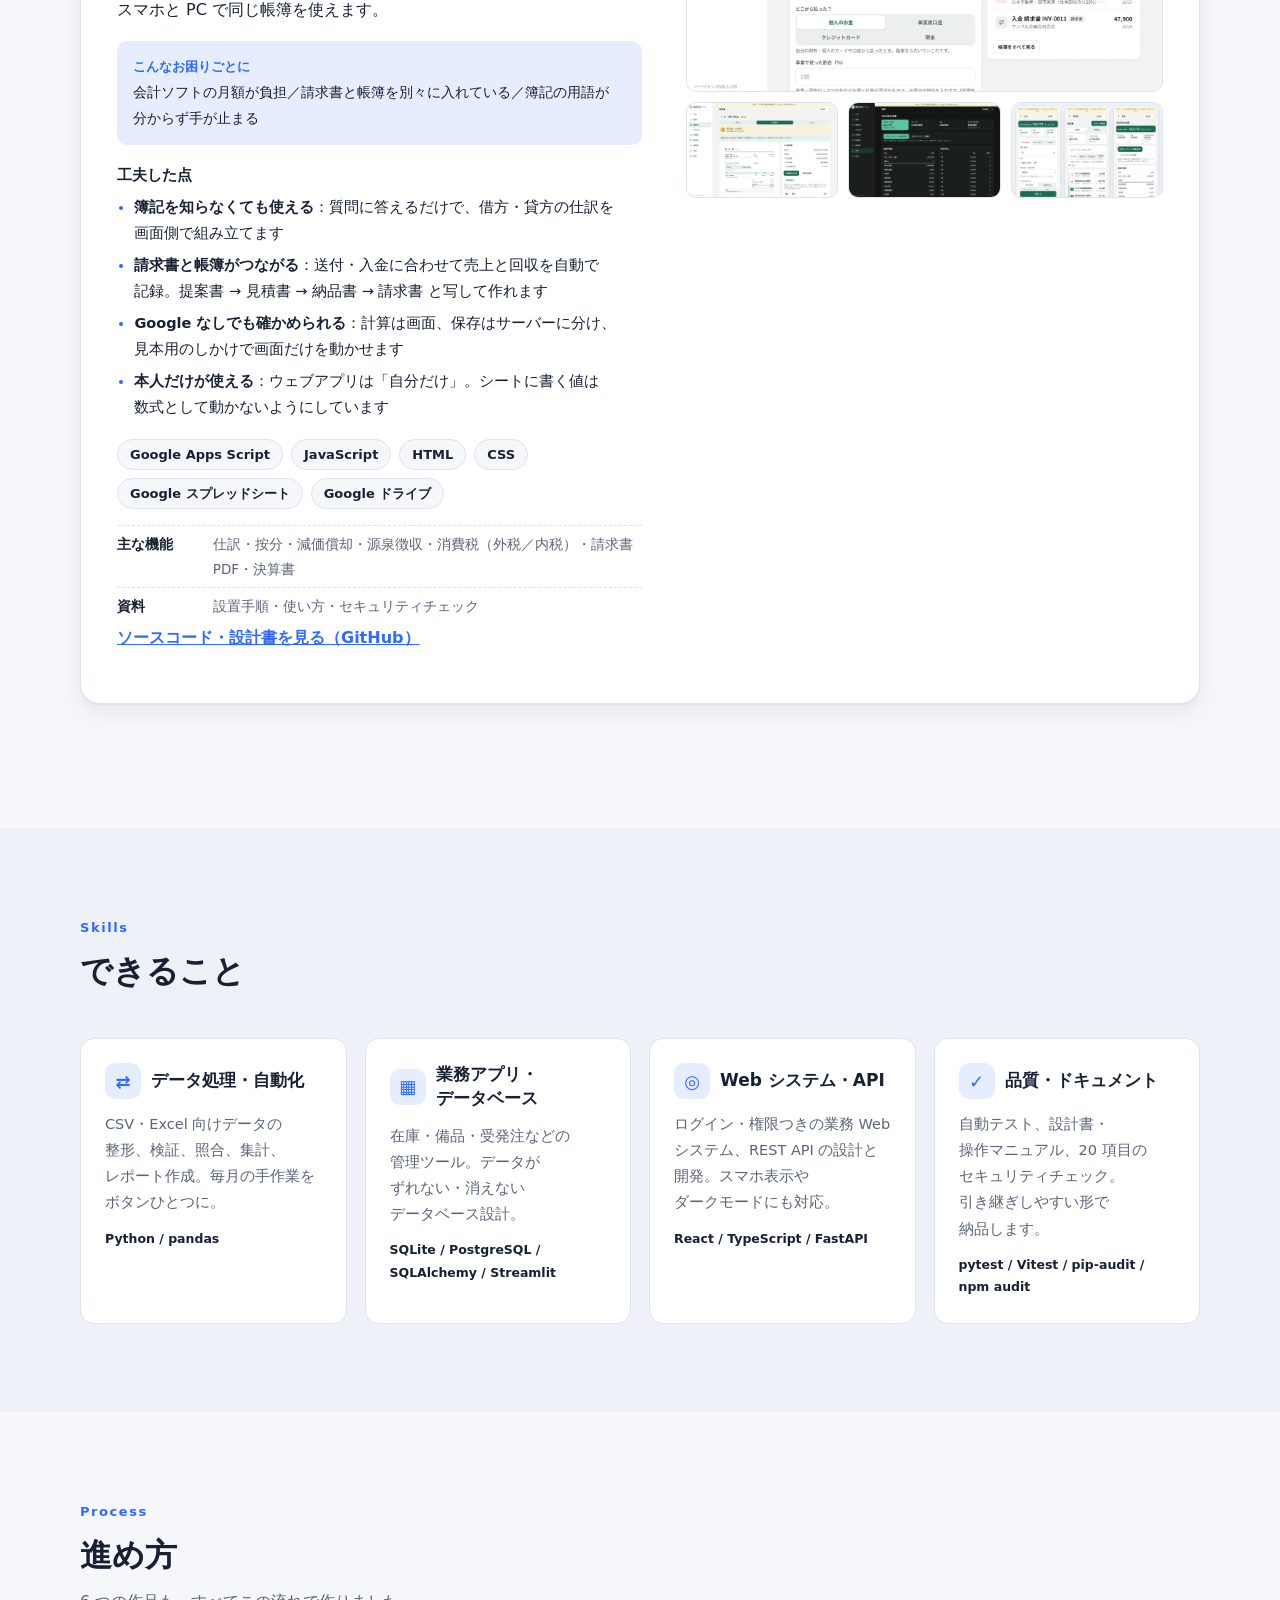
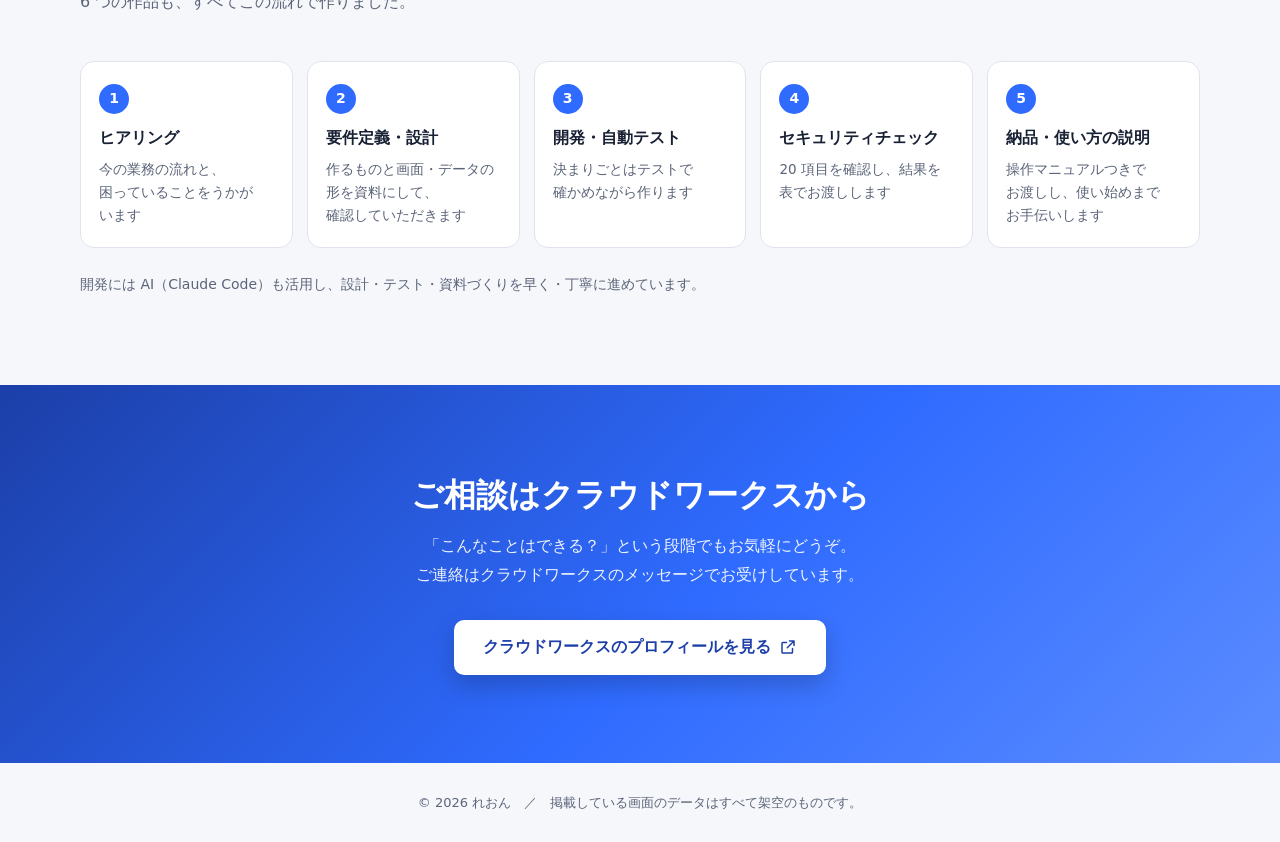
==== commit 97e64063: "サイトのアイコンをひよこの絵に変更 Co-Authored-By: Claude Opus 5.5 <noreply@anthropic.com>" ====
--- a/public/index.html
+++ b/public/index.html
@@ -19,7 +19,8 @@
   <meta property="og:image:alt" content="れおん 業務システム開発ポートフォリオ。顧客・案件管理システムのダッシュボード画面">
   <meta name="twitter:card" content="summary_large_image">
   <meta name="color-scheme" content="light dark">
-  <link rel="icon" href="images/favicon.svg" type="image/svg+xml">
+  <link rel="icon" href="images/favicon-48.png" type="image/png" sizes="48x48">
+  <link rel="apple-touch-icon" href="images/apple-touch-icon.png">
   <link rel="stylesheet" href="style.css">
   <script src="theme.js"></script>
 </head>
@@ -29,7 +30,7 @@
   <header class="site-header">
     <div class="wrap header-inner">
       <a class="brand" href="#top" aria-label="ページの先頭へ">
-        <span class="brand-mark" aria-hidden="true">れ</span>
+        <img class="brand-mark" src="images/brand.webp" width="34" height="34" alt="">
         <span>れおん<small>Portfolio</small></span>
       </a>
       <nav class="nav" aria-label="ページ内">
--- a/public/style.css
+++ b/public/style.css
@@ -60,7 +60,7 @@
 .brand { display: flex; align-items: center; gap: 10px; color: var(--text); text-decoration: none; font-weight: 700; }
 .brand small { display: block; font-size: 11px; font-weight: 500; color: var(--muted); line-height: 1; letter-spacing: .08em; }
 .brand > span:last-child { line-height: 1.2; }
-.brand-mark { display: grid; place-items: center; width: 34px; height: 34px; border-radius: 10px; background: var(--accent); color: #fff; font-size: 18px; }
+.brand-mark { display: block; width: 34px; height: 34px; border-radius: 10px; background: #fff; border: 1px solid var(--line); object-fit: cover; }
 .nav { display: flex; gap: 22px; margin-left: auto; }
 .nav a { color: var(--muted); text-decoration: none; font-size: 15px; font-weight: 500; }
 .nav a:hover { color: var(--text); }
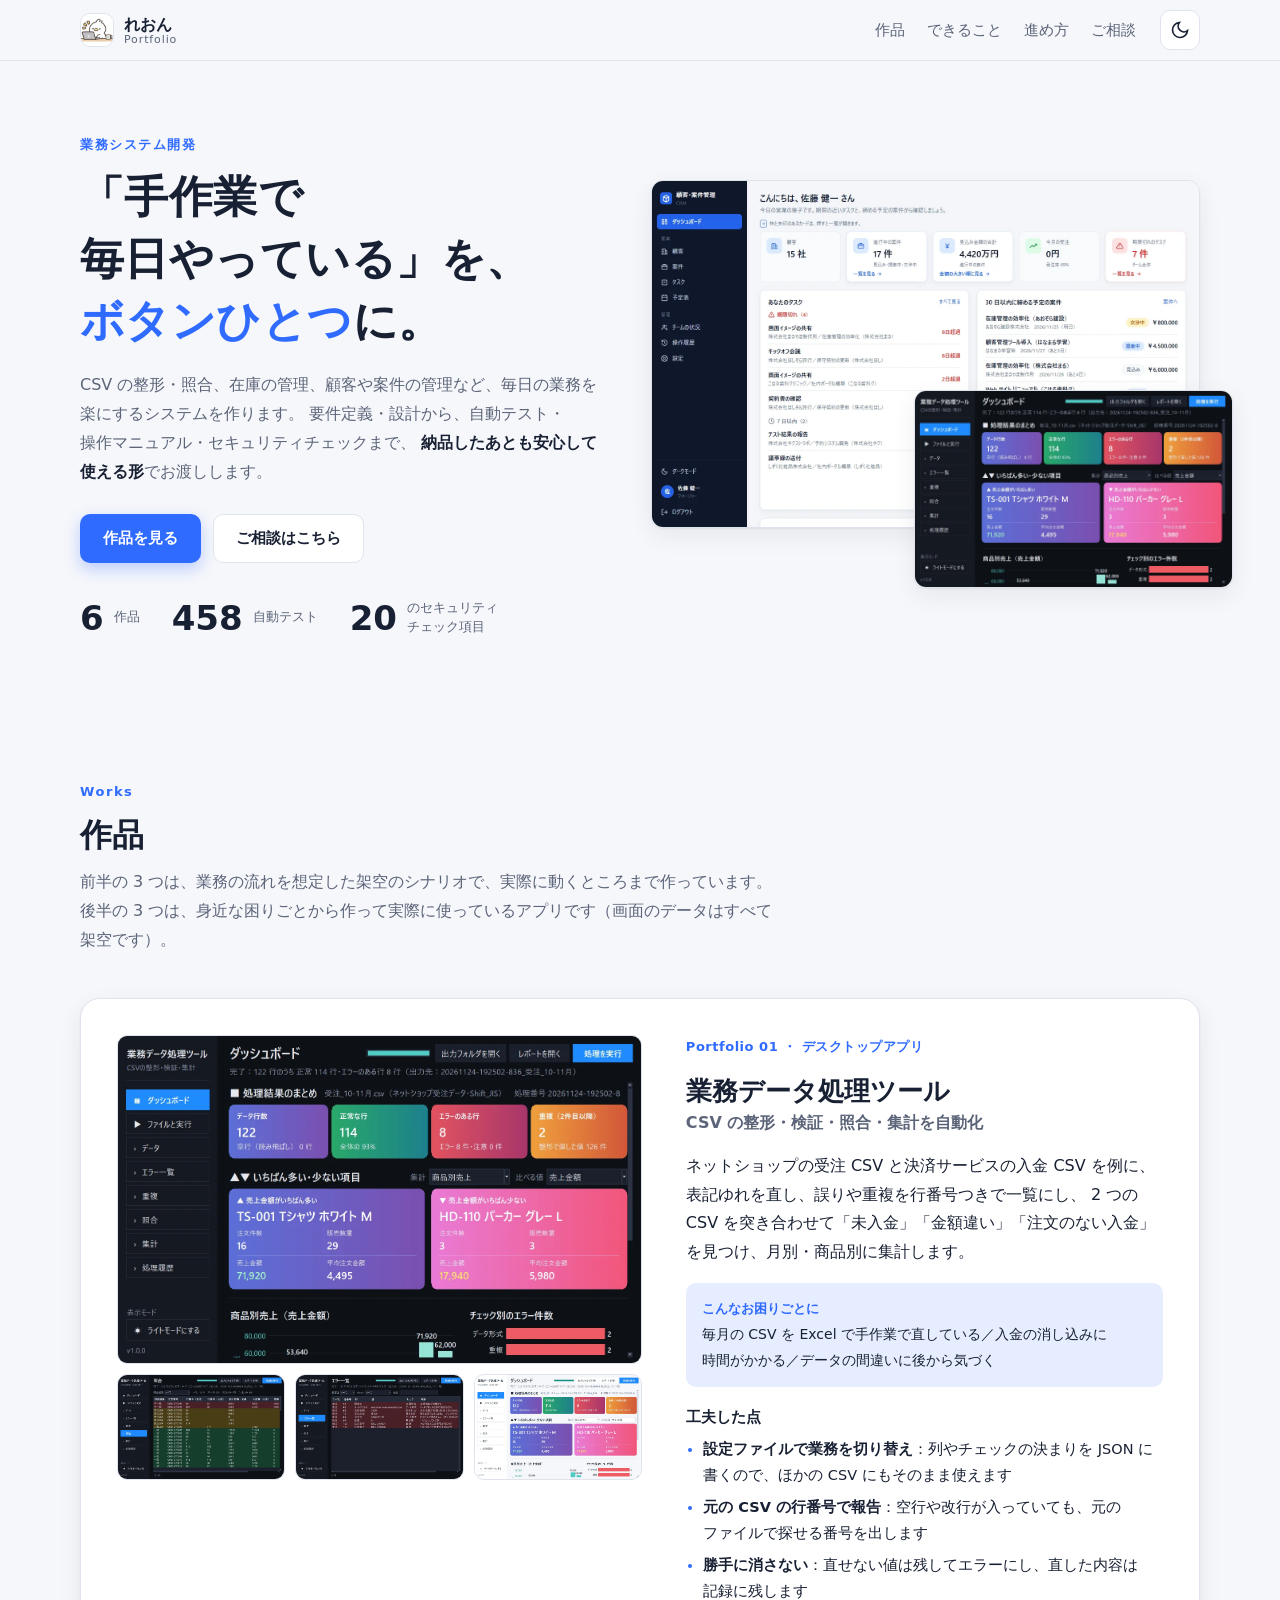
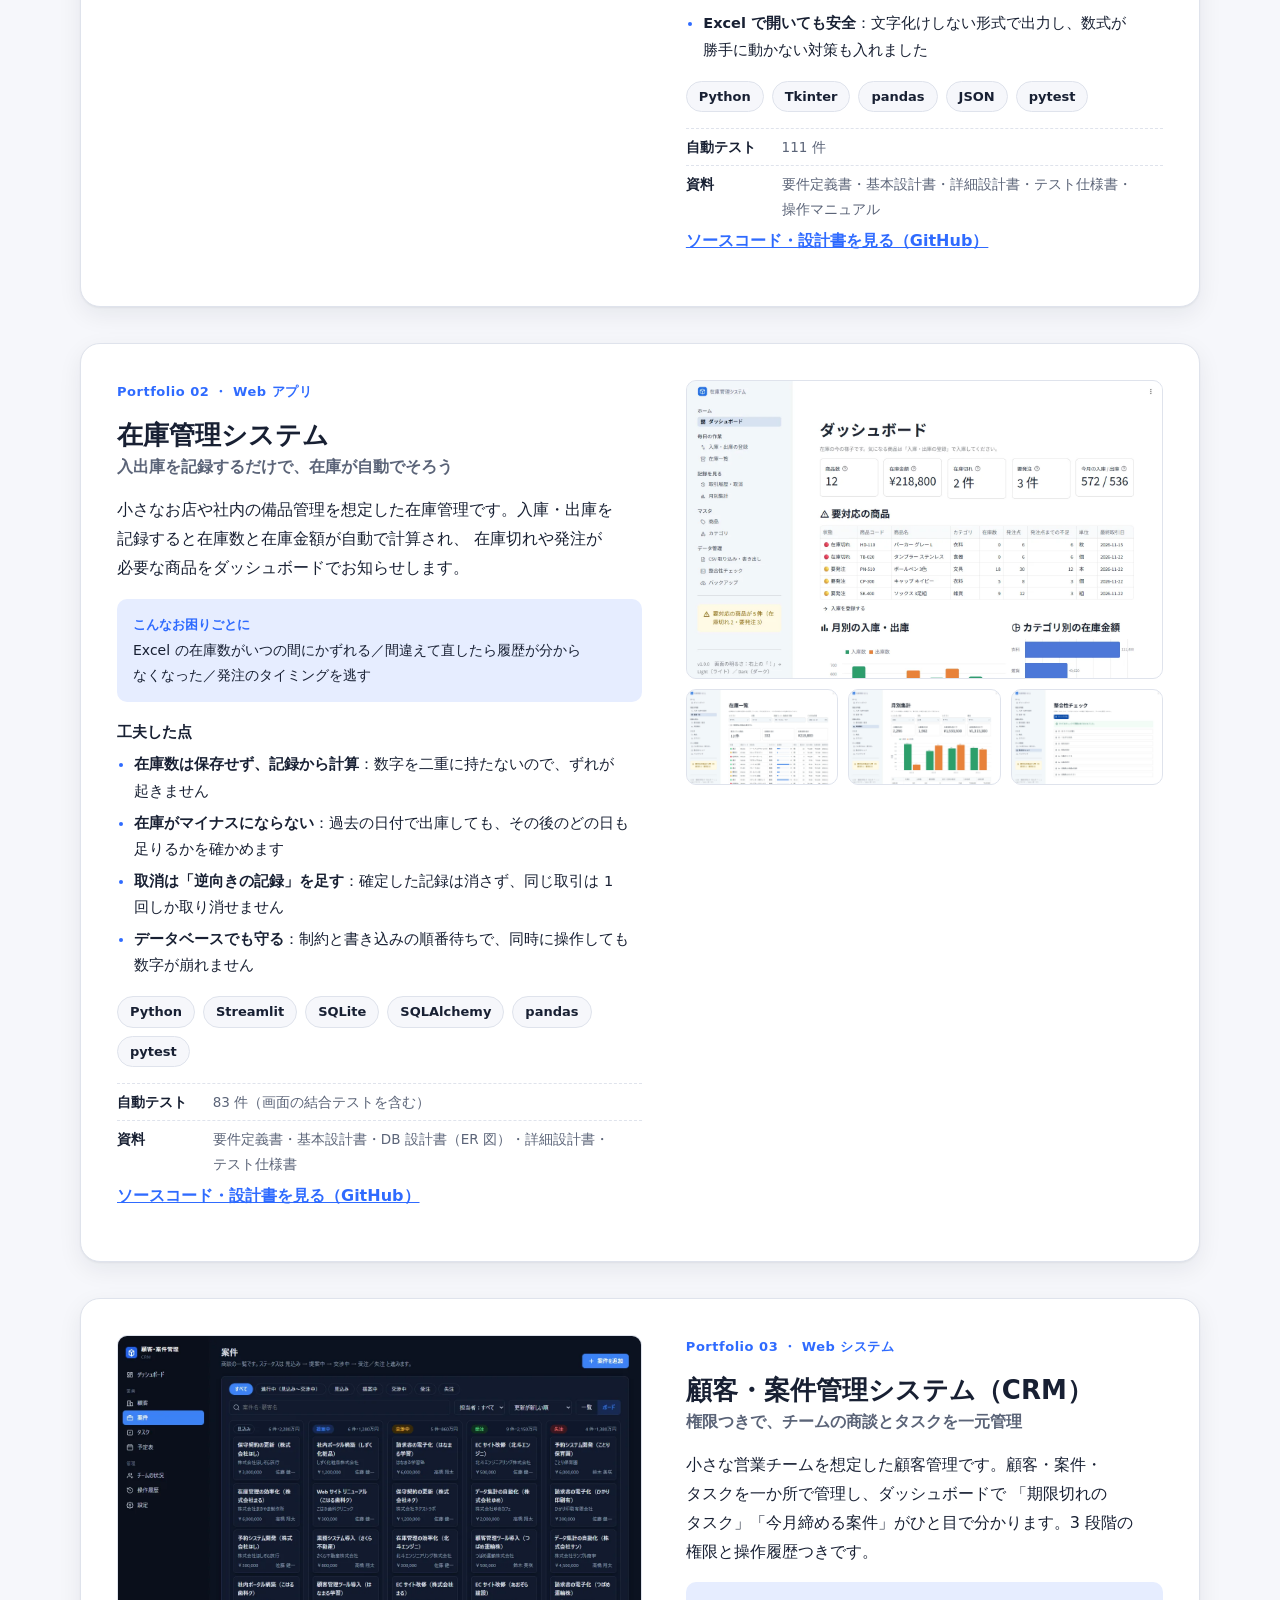
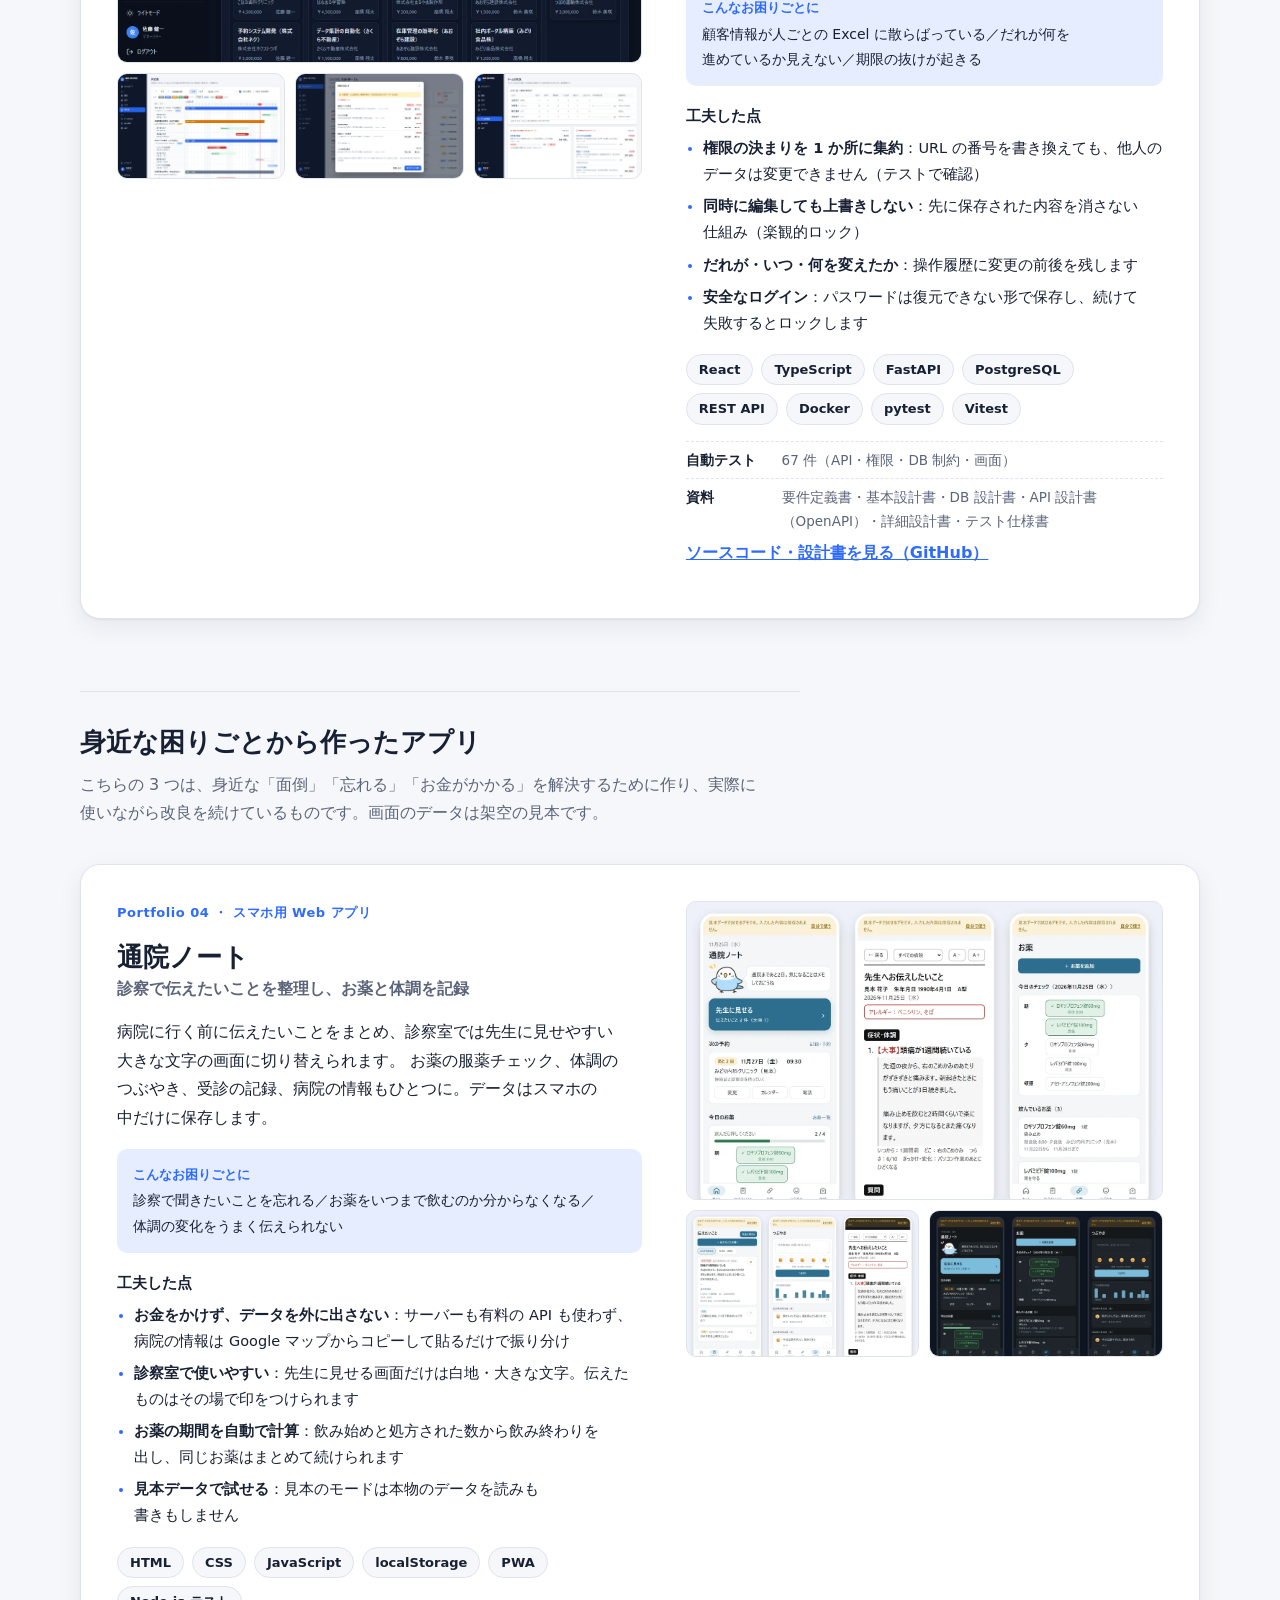
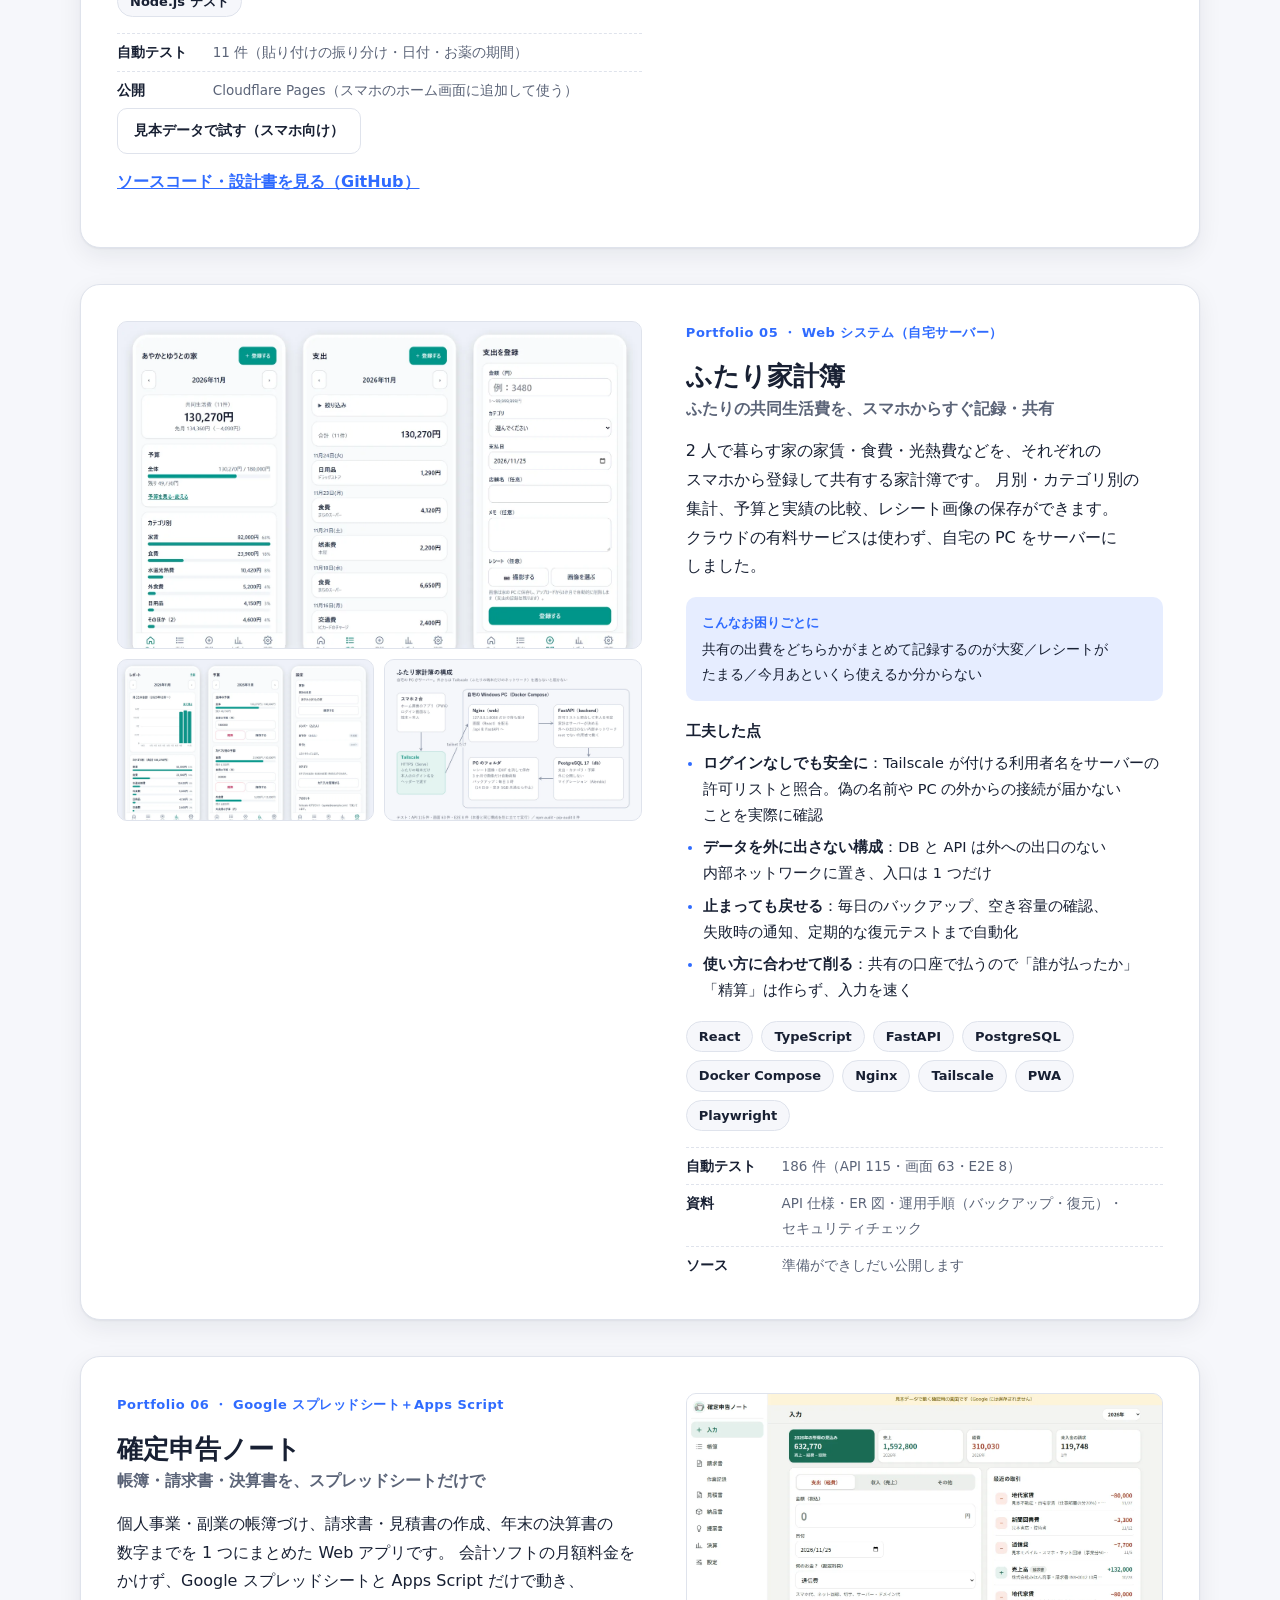
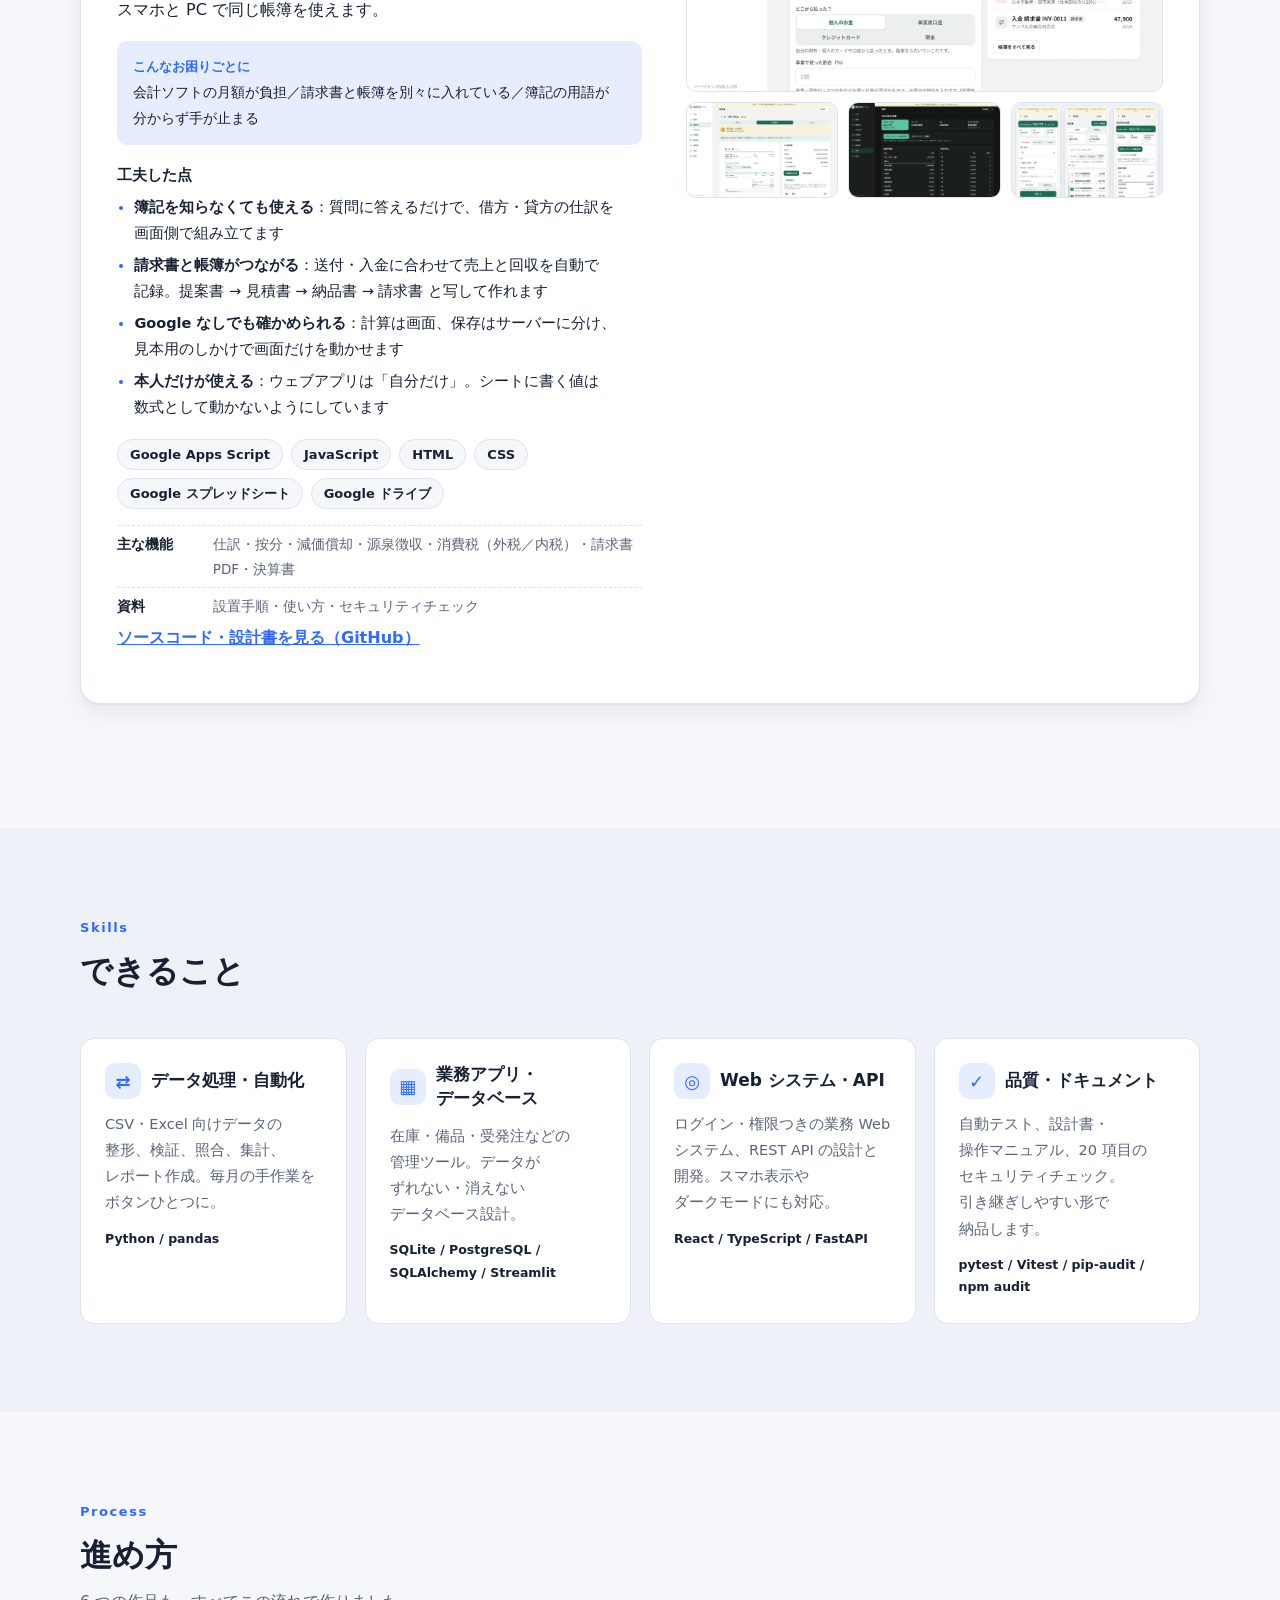
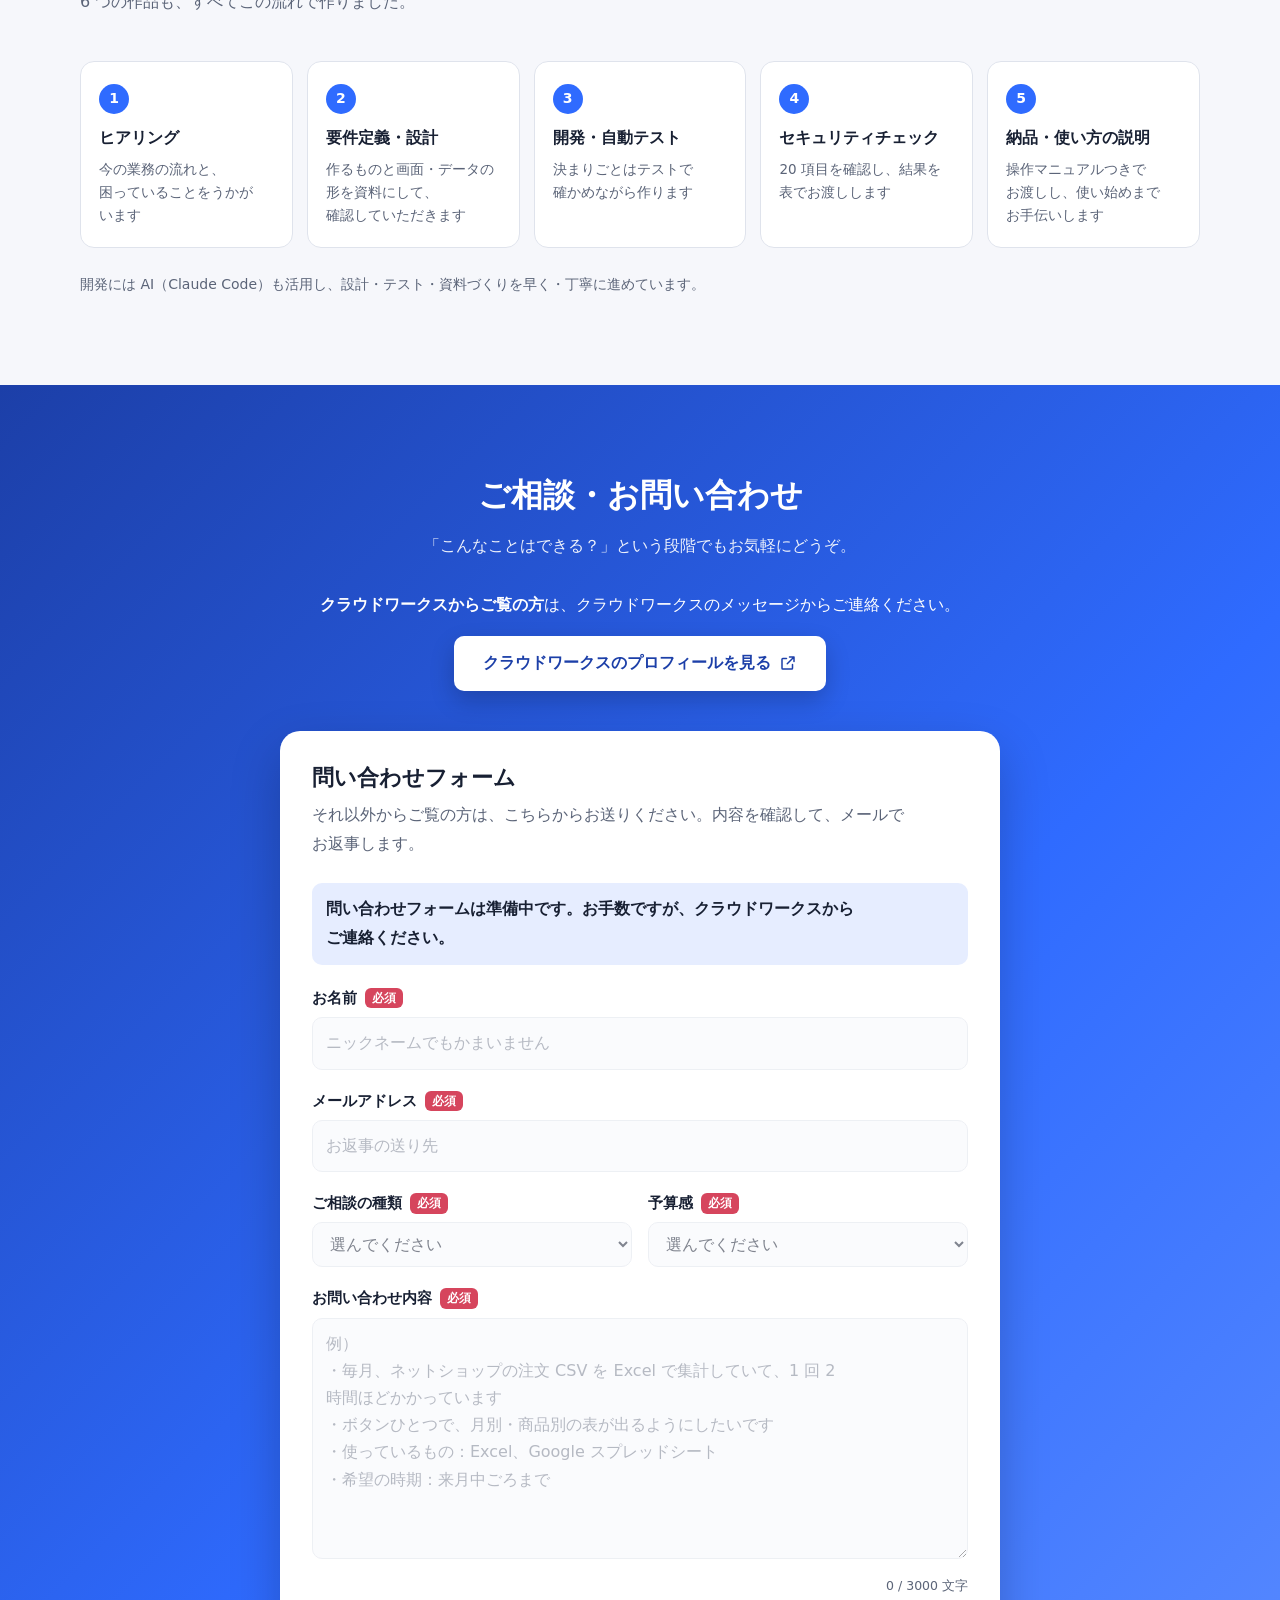
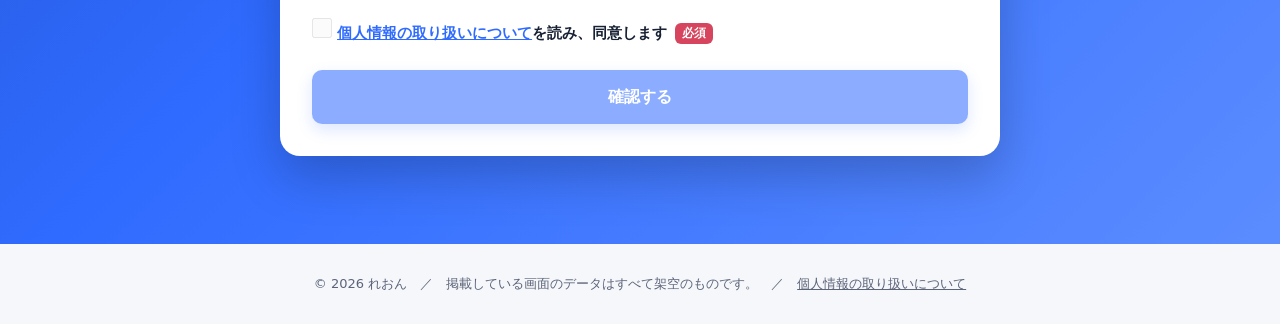
==== commit a3964530: "問い合わせフォームと個人情報の取り扱いのページを追加 Co-Authored-By: Claude Opus 5.5 <noreply@anthropic.com>" ====
--- a/public/index.html
+++ b/public/index.html
@@ -429,19 +429,108 @@
     <!-- ===== ご相談 ===== -->
     <section id="contact" class="section contact">
       <div class="wrap contact-inner">
-        <h2>ご相談はクラウドワークスから</h2>
-        <p>「こんなことはできる？」という段階でもお気軽にどうぞ。<br>ご連絡はクラウドワークスのメッセージでお受けしています。</p>
-        <a class="btn btn-primary btn-lg" href="https://crowdworks.jp/public/employees/4675967" target="_blank" rel="noopener noreferrer">
-          クラウドワークスのプロフィールを見る
-          <svg viewBox="0 0 24 24" aria-hidden="true"><path d="M14 4h6v6M20 4l-9 9M18 14v5a1 1 0 0 1-1 1H5a1 1 0 0 1-1-1V7a1 1 0 0 1 1-1h5"/></svg>
-        </a>
+        <h2>ご相談・お問い合わせ</h2>
+        <p>「こんなことはできる？」という段階でもお気軽にどうぞ。</p>
+
+        <div class="cw-note">
+          <p><b>クラウドワークスからご覧の方</b>は、クラウドワークスのメッセージからご連絡ください。</p>
+          <a class="btn btn-primary btn-lg" href="https://crowdworks.jp/public/employees/4675967" target="_blank" rel="noopener noreferrer">
+            クラウドワークスのプロフィールを見る
+            <svg viewBox="0 0 24 24" aria-hidden="true"><path d="M14 4h6v6M20 4l-9 9M18 14v5a1 1 0 0 1-1 1H5a1 1 0 0 1-1-1V7a1 1 0 0 1 1-1h5"/></svg>
+          </a>
+        </div>
+
+        <div class="inquiry" id="inquiry">
+          <h3>問い合わせフォーム</h3>
+          <p class="inquiry-lead">それ以外からご覧の方は、こちらからお送りください。内容を確認して、メールでお返事します。</p>
+
+          <form id="inquiryForm" class="iq-form" data-endpoint="" novalidate>
+            <div class="iq-step" data-step="input">
+              <p class="iq-off" hidden>問い合わせフォームは準備中です。お手数ですが、クラウドワークスからご連絡ください。</p>
+              <div class="iq-field">
+                <label for="iqName">お名前<span class="req">必須</span></label>
+                <input id="iqName" name="name" type="text" autocomplete="name" maxlength="50" placeholder="ニックネームでもかまいません" required>
+                <p class="iq-err" id="iqNameErr"></p>
+              </div>
+              <div class="iq-field">
+                <label for="iqEmail">メールアドレス<span class="req">必須</span></label>
+                <input id="iqEmail" name="email" type="email" autocomplete="email" inputmode="email" maxlength="254" placeholder="お返事の送り先" required>
+                <p class="iq-err" id="iqEmailErr"></p>
+              </div>
+              <div class="iq-row">
+                <div class="iq-field">
+                  <label for="iqKind">ご相談の種類<span class="req">必須</span></label>
+                  <select id="iqKind" name="kind" required>
+                    <option value="">選んでください</option>
+                    <option>システム開発</option>
+                    <option>業務の自動化（CSV・Excel・スプレッドシートなど）</option>
+                    <option>Webサイト・Webアプリ</option>
+                    <option>その他</option>
+                  </select>
+                  <p class="iq-err" id="iqKindErr"></p>
+                </div>
+                <div class="iq-field">
+                  <label for="iqBudget">予算感<span class="req">必須</span></label>
+                  <select id="iqBudget" name="budget" required>
+                    <option value="">選んでください</option>
+                    <option>5万円未満</option>
+                    <option>5万〜10万円</option>
+                    <option>10万〜30万円</option>
+                    <option>30万〜50万円</option>
+                    <option>50万円以上</option>
+                    <option>未定・相談して決めたい</option>
+                  </select>
+                  <p class="iq-err" id="iqBudgetErr"></p>
+                </div>
+              </div>
+              <div class="iq-field">
+                <label for="iqMessage">お問い合わせ内容<span class="req">必須</span></label>
+                <textarea id="iqMessage" name="message" rows="8" maxlength="3000" required placeholder="例）&#10;・毎月、ネットショップの注文 CSV を Excel で集計していて、1 回 2 時間ほどかかっています&#10;・ボタンひとつで、月別・商品別の表が出るようにしたいです&#10;・使っているもの：Excel、Google スプレッドシート&#10;・希望の時期：来月中ごろまで"></textarea>
+                <p class="iq-hint"><span id="iqCount">0</span> / 3000 文字</p>
+                <p class="iq-err" id="iqMessageErr"></p>
+              </div>
+              <div class="iq-trap" aria-hidden="true">
+                <label for="iqWebsite">この欄は空のままにしてください</label>
+                <input id="iqWebsite" name="website" type="text" tabindex="-1" autocomplete="off">
+              </div>
+              <div class="iq-field iq-agree">
+                <label class="check"><input id="iqAgree" name="agree" type="checkbox" required> <span><a href="privacy.html" target="_blank" rel="noopener">個人情報の取り扱いについて</a>を読み、同意します<span class="req">必須</span></span></label>
+                <p class="iq-err" id="iqAgreeErr"></p>
+              </div>
+              <button type="submit" class="btn btn-primary btn-lg iq-main">確認する</button>
+            </div>
+
+            <div class="iq-step" data-step="confirm" hidden>
+              <h4 tabindex="-1" id="iqConfirmTitle">入力内容の確認</h4>
+              <p class="iq-hint">この内容で送ります。直すときは「修正する」を押してください。</p>
+              <dl class="iq-review">
+                <dt>お名前</dt><dd data-show="name"></dd>
+                <dt>メールアドレス</dt><dd data-show="email"></dd>
+                <dt>ご相談の種類</dt><dd data-show="kind"></dd>
+                <dt>予算感</dt><dd data-show="budget"></dd>
+                <dt>お問い合わせ内容</dt><dd data-show="message" class="multi"></dd>
+                <dt>個人情報の取り扱い</dt><dd>同意する</dd>
+              </dl>
+              <p class="iq-err iq-send-err" id="iqSendErr" role="alert"></p>
+              <div class="iq-actions">
+                <button type="button" class="btn btn-ghost btn-lg" id="iqBack">修正する</button>
+                <button type="button" class="btn btn-primary btn-lg" id="iqSend">送信する</button>
+              </div>
+            </div>
+
+            <div class="iq-step" data-step="done" hidden>
+              <h4 tabindex="-1" id="iqDoneTitle">お問い合わせを受け付けました</h4>
+              <p>ありがとうございます。内容を確認して、入力いただいたメールアドレスにお返事します。<span id="iqNo"></span></p>
+            </div>
+          </form>
+        </div>
       </div>
     </section>
   </main>
 
   <footer class="site-footer">
     <div class="wrap">
-      <p>© 2026 れおん　／　掲載している画面のデータはすべて架空のものです。</p>
+      <p>© 2026 れおん　／　掲載している画面のデータはすべて架空のものです。　／　<a href="privacy.html">個人情報の取り扱いについて</a></p>
     </div>
   </footer>
 
--- a/public/style.css
+++ b/public/style.css
@@ -178,8 +178,63 @@
 /* ---------- ご相談 ---------- */
 .contact { background: linear-gradient(135deg, #1c3fa8, #2f6bff 55%, #5b8cff); color: #fff; text-align: center; }
 .contact h2 { font-size: clamp(24px, 3vw, 32px); }
-.contact p { margin: 14px 0 30px; opacity: .92; }
+.contact-inner > p { margin: 14px 0 30px; opacity: .92; }
 .contact .btn-primary { background: #fff; color: #1c3fa8; box-shadow: 0 10px 24px rgb(0 0 0 / .2); }
+.cw-note { margin: 0 auto 40px; }
+.cw-note p { margin: 0 0 16px; }
+
+/* 問い合わせフォーム（青い背景の上の白いカード） */
+.inquiry {
+  max-width: 720px; margin: 0 auto; padding: 32px; text-align: left;
+  background: var(--surface); color: var(--text); border-radius: 20px; box-shadow: 0 20px 50px rgb(0 0 0 / .22);
+}
+.inquiry h3 { font-size: 22px; }
+.inquiry .inquiry-lead { margin: 8px 0 24px; color: var(--muted); opacity: 1; }
+.inquiry p { opacity: 1; }
+.iq-off { margin: 0 0 20px; padding: 12px 14px; border-radius: 10px; background: var(--accent-soft); font-weight: 700; }
+.iq-field { margin-bottom: 18px; }
+.iq-field > label { display: block; font-weight: 700; font-size: 14.5px; margin-bottom: 6px; }
+.req { display: inline-block; margin-left: 8px; padding: 0 7px; border-radius: 6px; font-size: 11.5px; font-weight: 700; color: #fff; background: #d6455d; vertical-align: 1px; }
+.iq-form input[type=text], .iq-form input[type=email], .iq-form select, .iq-form textarea {
+  width: 100%; font: inherit; font-size: 16px; color: var(--text); background: var(--bg);
+  border: 1px solid var(--line); border-radius: 10px; padding: 11px 13px;
+}
+.iq-form textarea { resize: vertical; line-height: 1.7; min-height: 190px; }
+.iq-form textarea::placeholder, .iq-form input::placeholder { color: var(--muted); opacity: .8; }
+.iq-form :is(input, select, textarea):focus-visible { outline: 3px solid color-mix(in srgb, var(--accent) 45%, transparent); outline-offset: 1px; border-color: var(--accent); }
+.iq-form [aria-invalid="true"] { border-color: #d6455d; }
+.iq-form :disabled { opacity: .55; cursor: not-allowed; }
+.iq-row { display: grid; grid-template-columns: minmax(0, 1fr) minmax(0, 1fr); gap: 0 16px; }
+.iq-hint { margin: 6px 0 0; font-size: 12.5px; color: var(--muted); text-align: right; }
+.iq-err { margin: 6px 0 0; font-size: 13px; font-weight: 700; color: #d6455d; }
+.iq-err:empty { display: none; }
+.iq-trap { position: absolute; left: -9999px; width: 1px; height: 1px; overflow: hidden; }
+.check { display: flex; gap: 10px; align-items: flex-start; font-size: 14.5px; cursor: pointer; }
+.check input { width: 20px; height: 20px; margin: 3px 0 0; accent-color: var(--accent); flex: none; }
+.check a { color: var(--accent); font-weight: 700; }
+.iq-main { width: 100%; margin-top: 6px; }
+.inquiry .btn-primary { background: var(--accent); color: var(--accent-ink); box-shadow: 0 6px 16px color-mix(in srgb, var(--accent) 30%, transparent); }
+.inquiry h4 { font-size: 18px; margin: 0; }
+.inquiry h4:focus { outline: none; }
+.iq-step[data-step="confirm"] .iq-hint { text-align: left; margin-bottom: 14px; }
+.iq-review { margin: 0; border-top: 1px solid var(--line); }
+.iq-review dt { font-size: 13px; font-weight: 700; color: var(--muted); padding-top: 12px; }
+.iq-review dd { margin: 2px 0 0; padding-bottom: 12px; border-bottom: 1px solid var(--line); overflow-wrap: anywhere; }
+.iq-review dd.multi { white-space: pre-wrap; }
+.iq-send-err { margin-top: 14px; }
+.iq-actions { display: grid; grid-template-columns: minmax(0, 1fr) minmax(0, 2fr); gap: 12px; margin-top: 20px; }
+.iq-step[data-step="done"] p { margin: 10px 0 0; }
+.site-footer a { color: inherit; }
+
+/* 個人情報の取り扱いなど、文章だけのページ */
+.doc { max-width: 760px; }
+.doc h1 { font-size: clamp(26px, 3.4vw, 34px); margin-bottom: 18px; }
+.doc h2 { font-size: 19px; margin: 36px 0 10px; padding-bottom: 6px; border-bottom: 1px solid var(--line); }
+.doc p, .doc li { font-size: 15.5px; }
+.doc ul { padding-left: 1.3em; }
+.doc li { margin-bottom: 6px; }
+.doc li::marker { color: var(--accent); }
+.doc-date { margin-top: 40px; color: var(--muted); font-size: 14px; }
 
 .site-footer { padding: 28px 0; font-size: 13px; color: var(--muted); text-align: center; }
 .site-footer p { margin: 0; }
@@ -216,6 +271,10 @@
 
 /* ---------- スマホ ---------- */
 @media (max-width: 760px) {
+  .inquiry { padding: 22px 18px; border-radius: 16px; }
+  .iq-row { grid-template-columns: minmax(0, 1fr); }
+  .iq-actions { grid-template-columns: minmax(0, 1fr); }
+  .iq-actions #iqSend { order: -1; }
   .wrap { width: min(1120px, 100% - 32px); }
   .nav { display: none; }
   .header-inner { justify-content: space-between; }
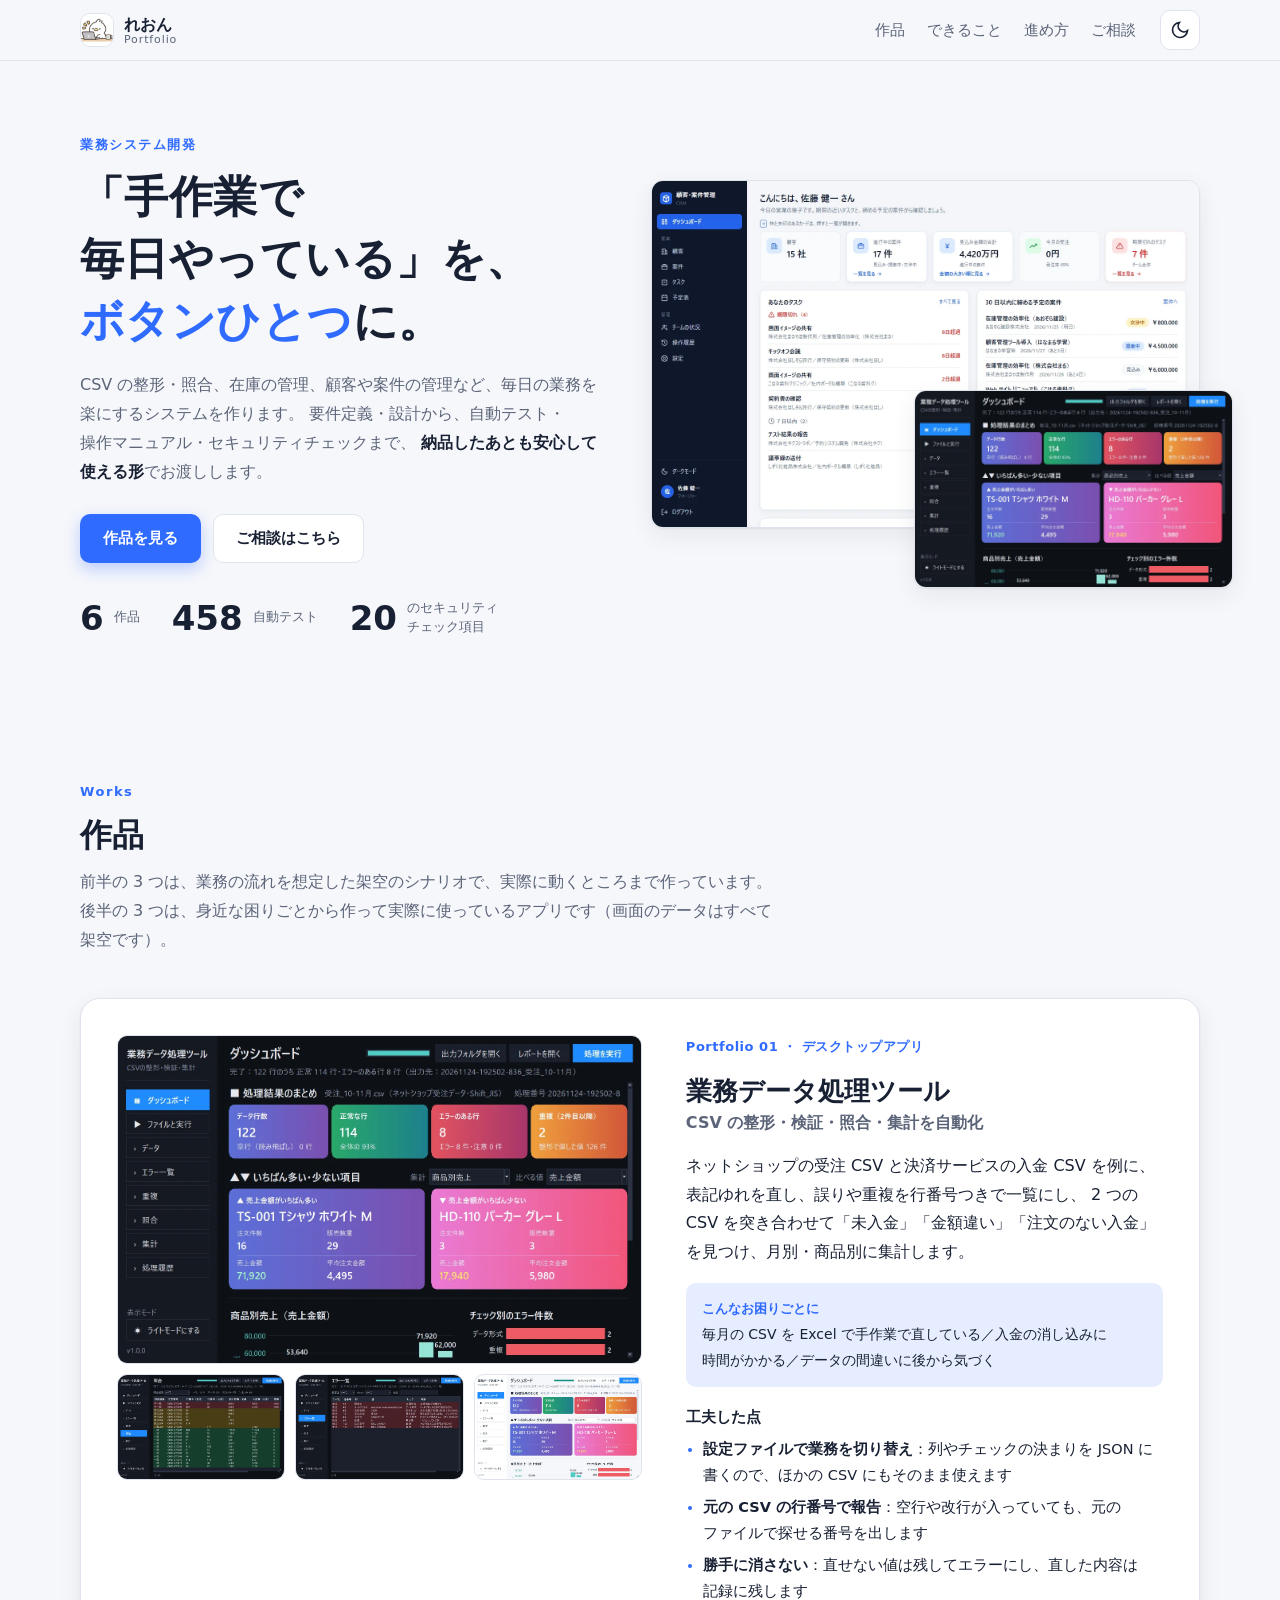
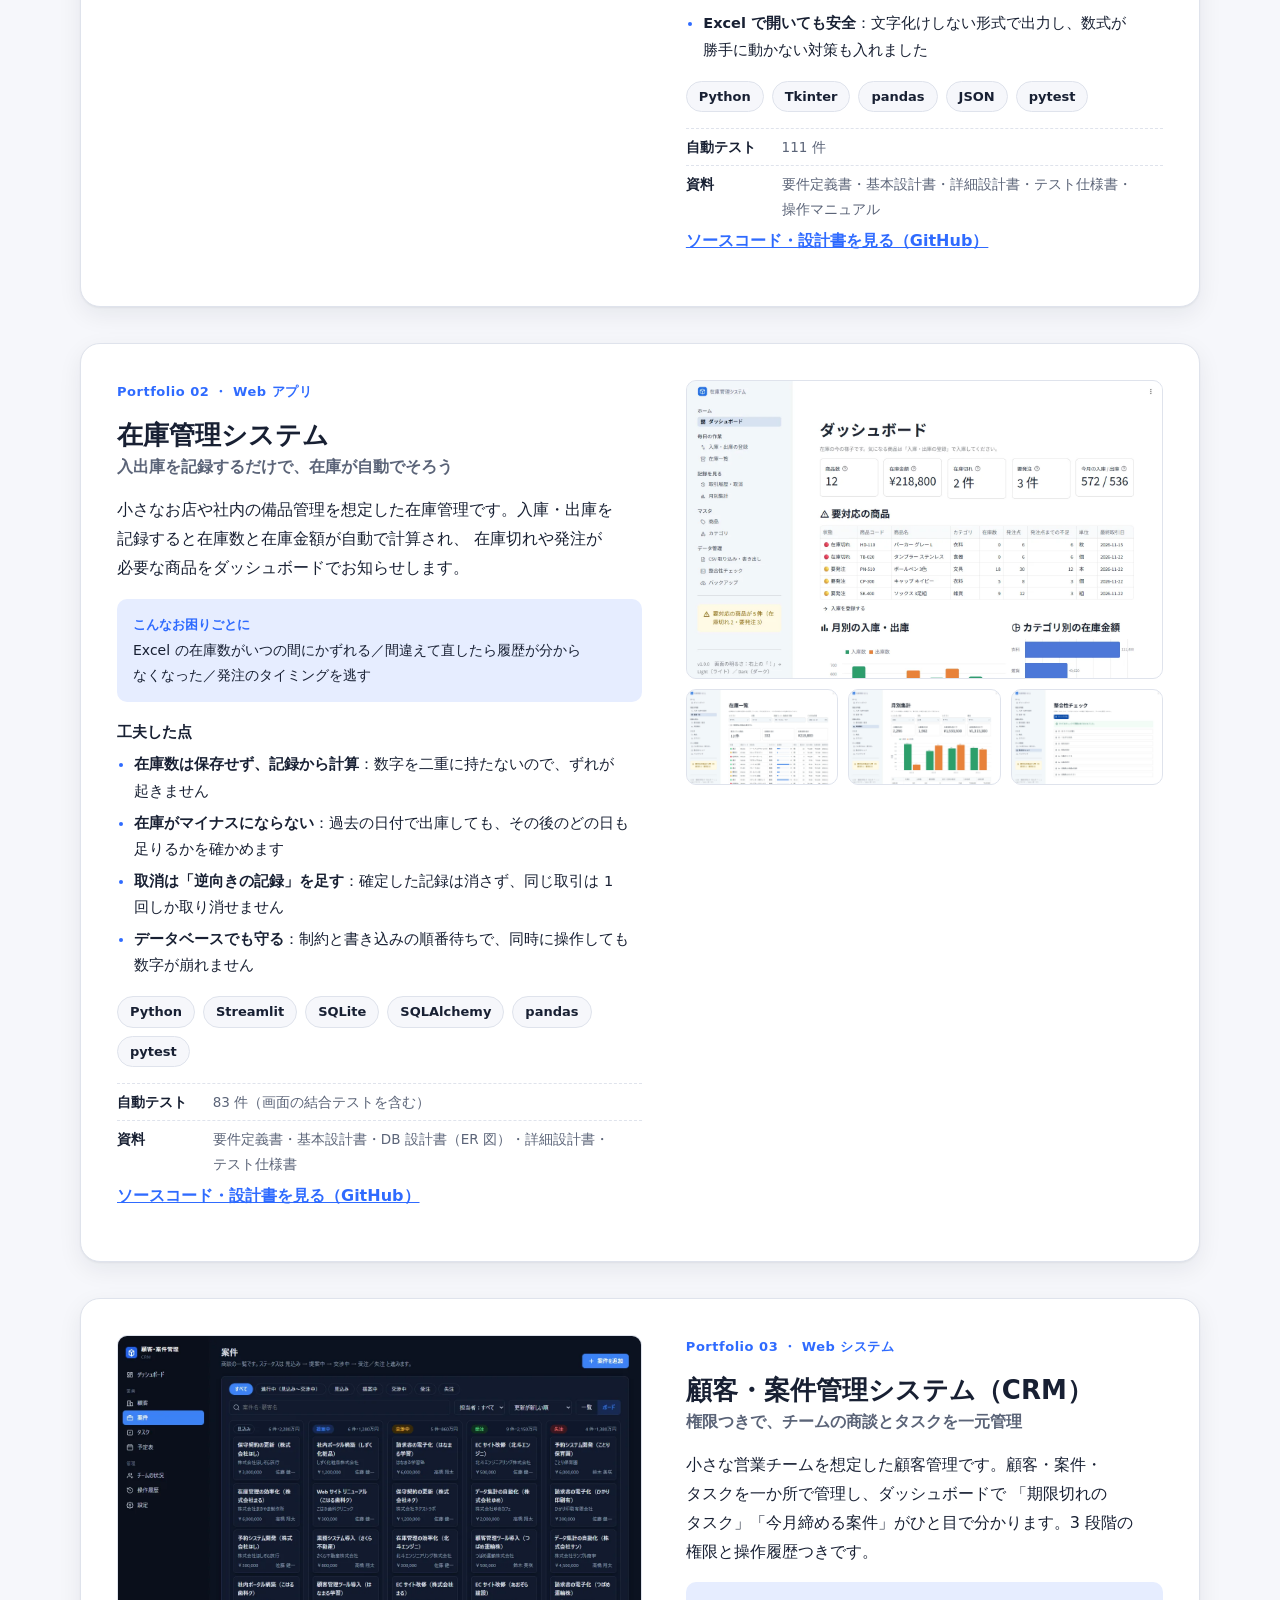
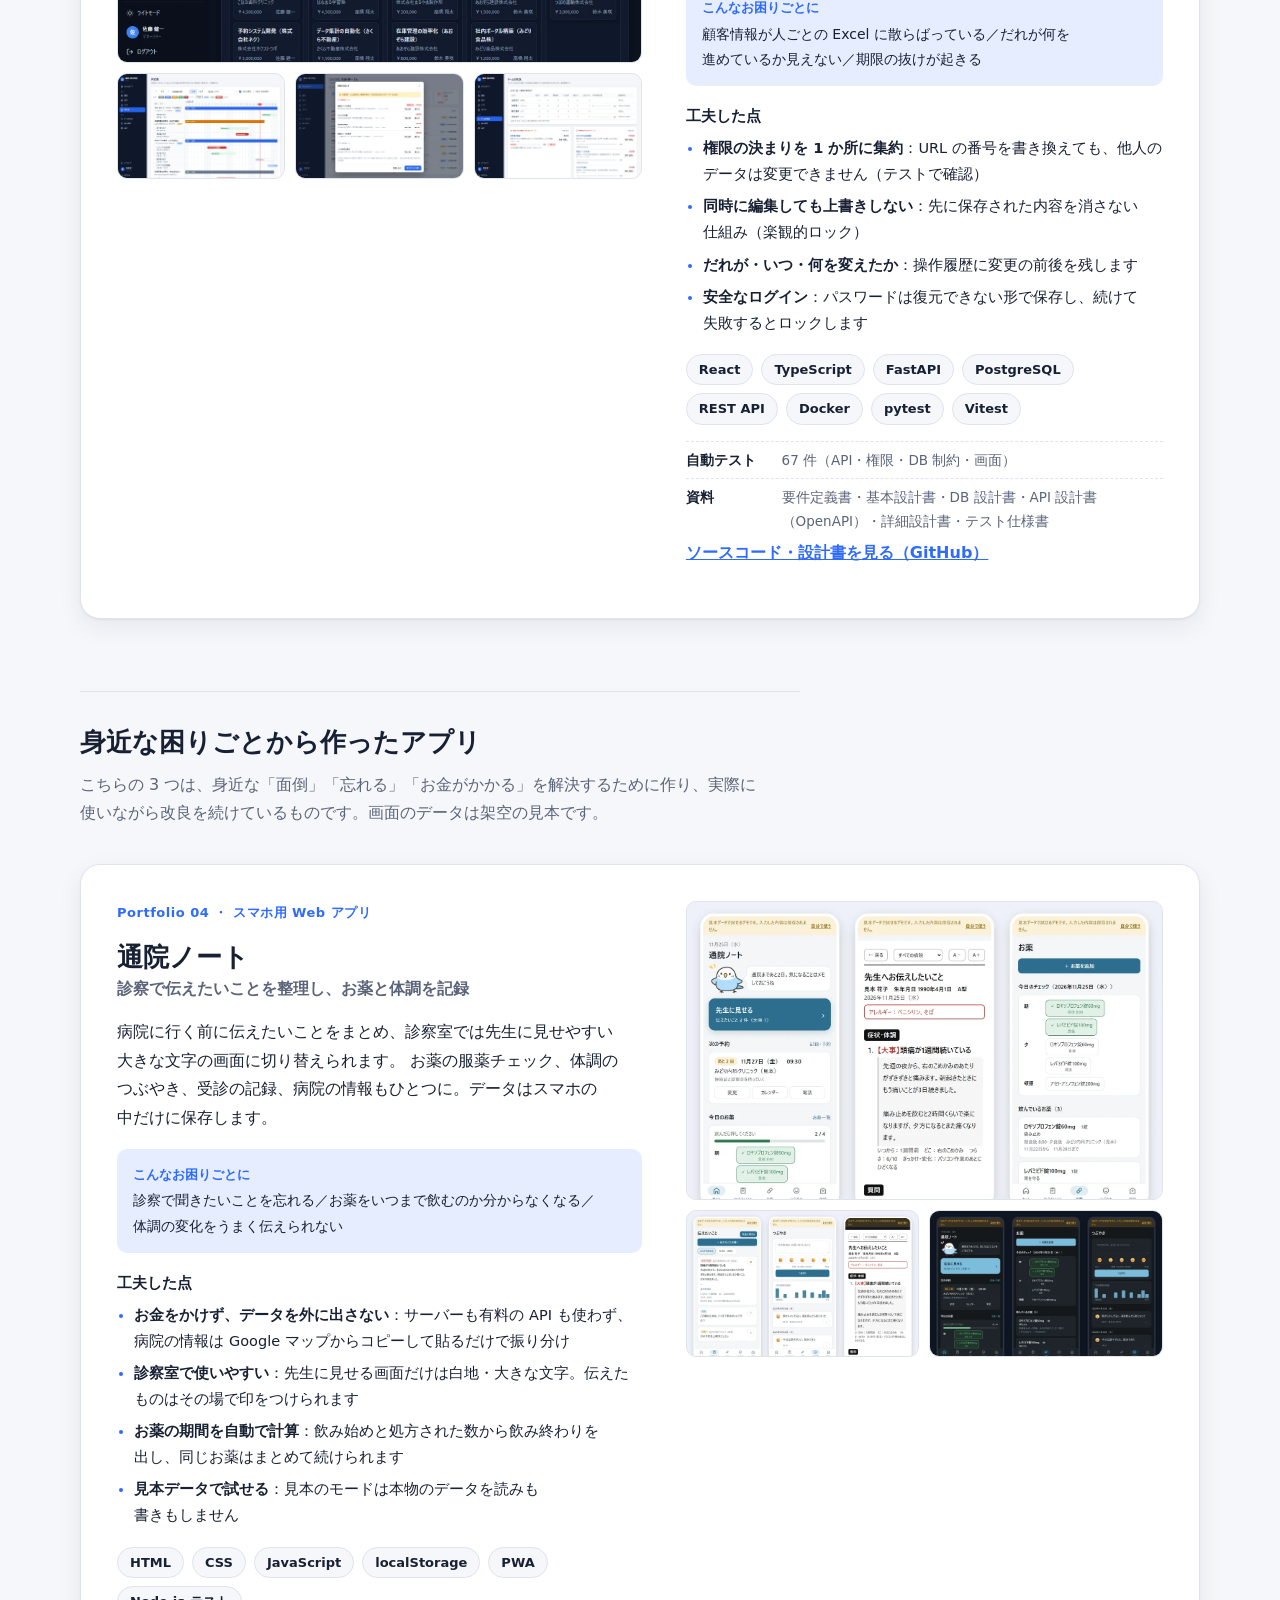
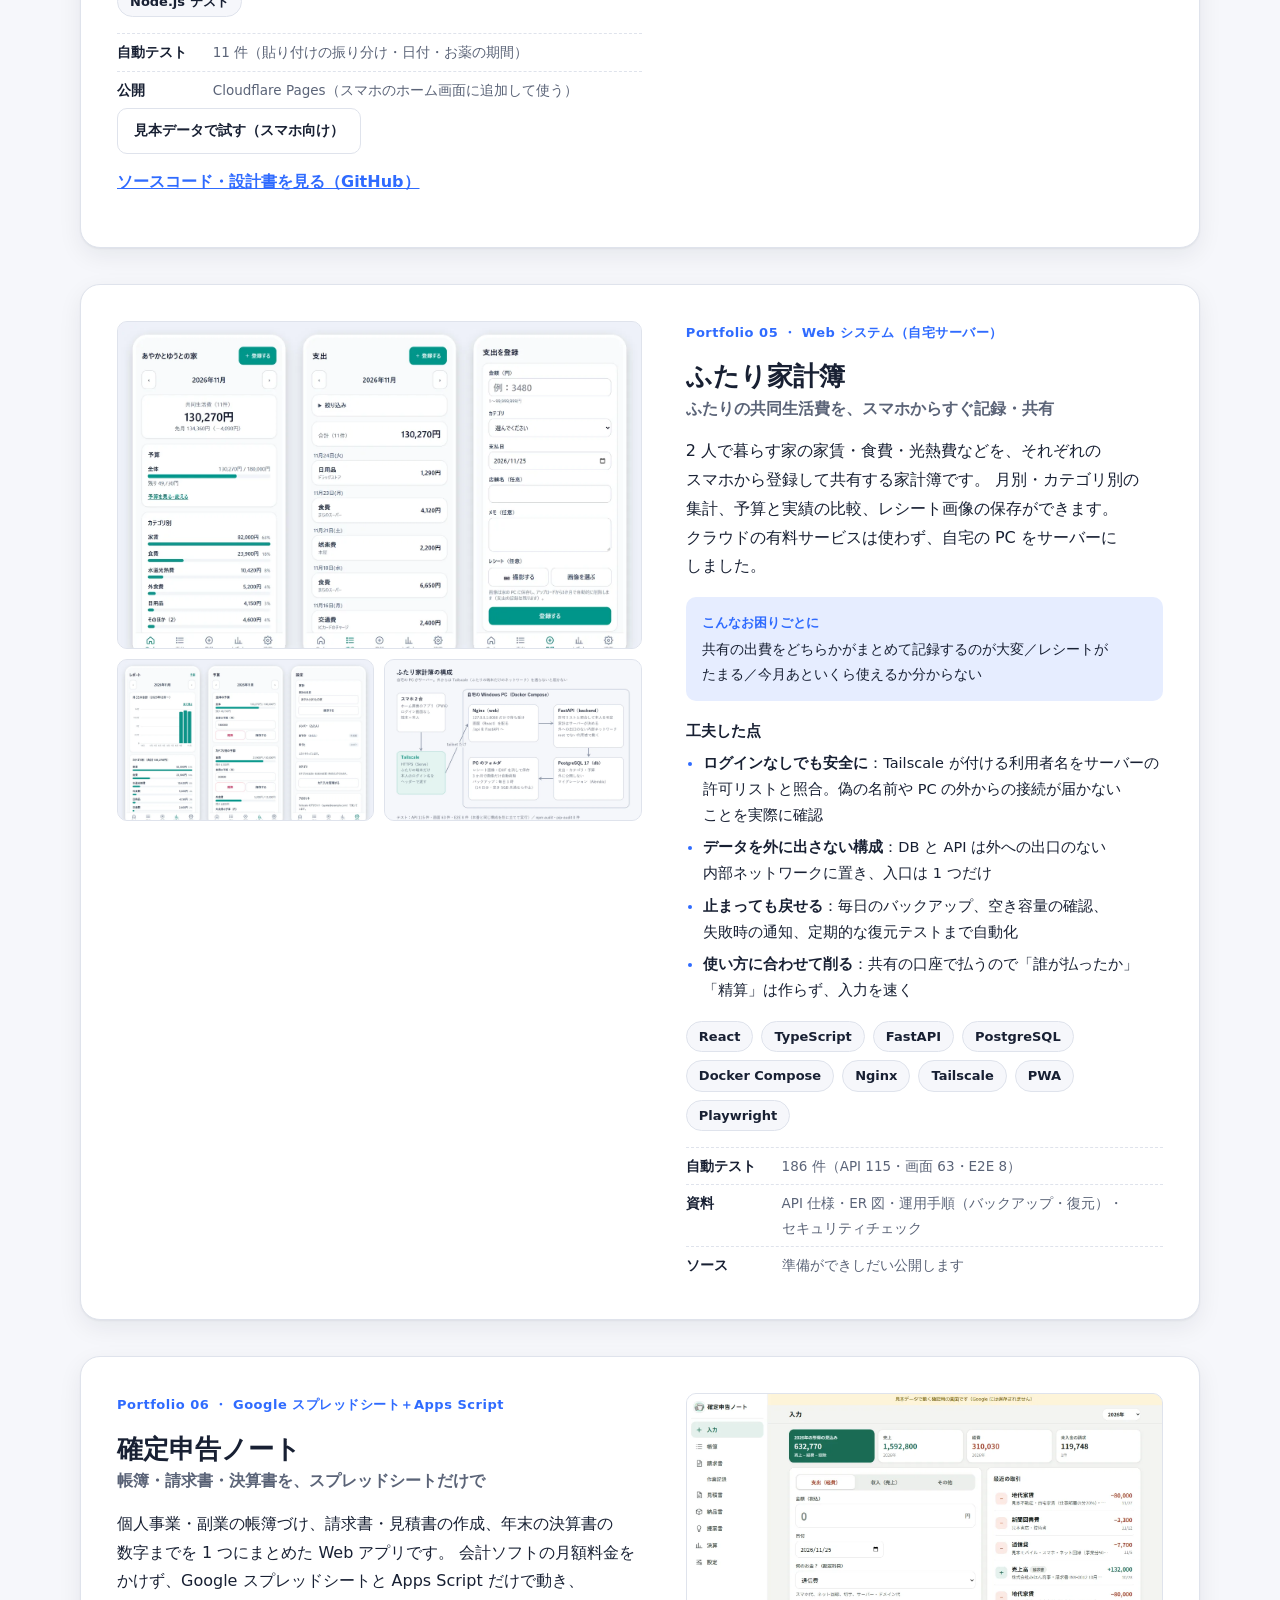
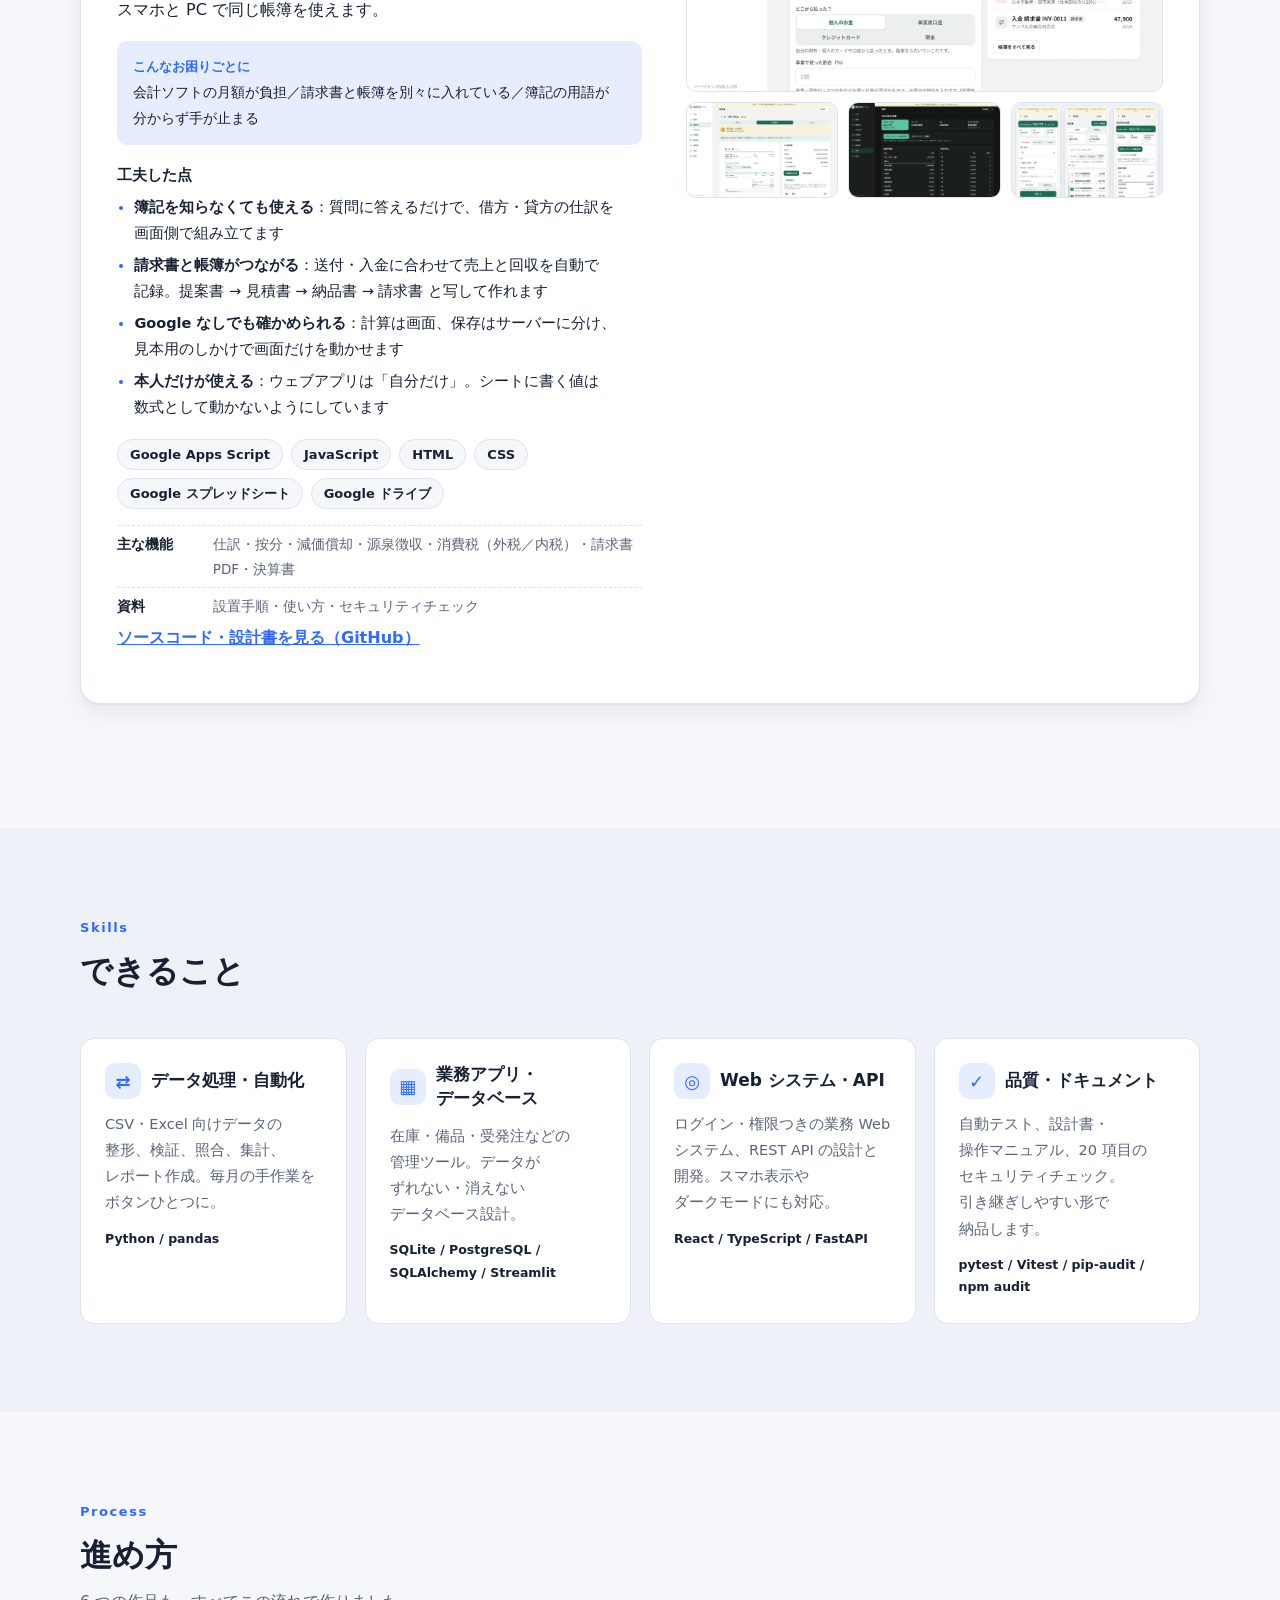
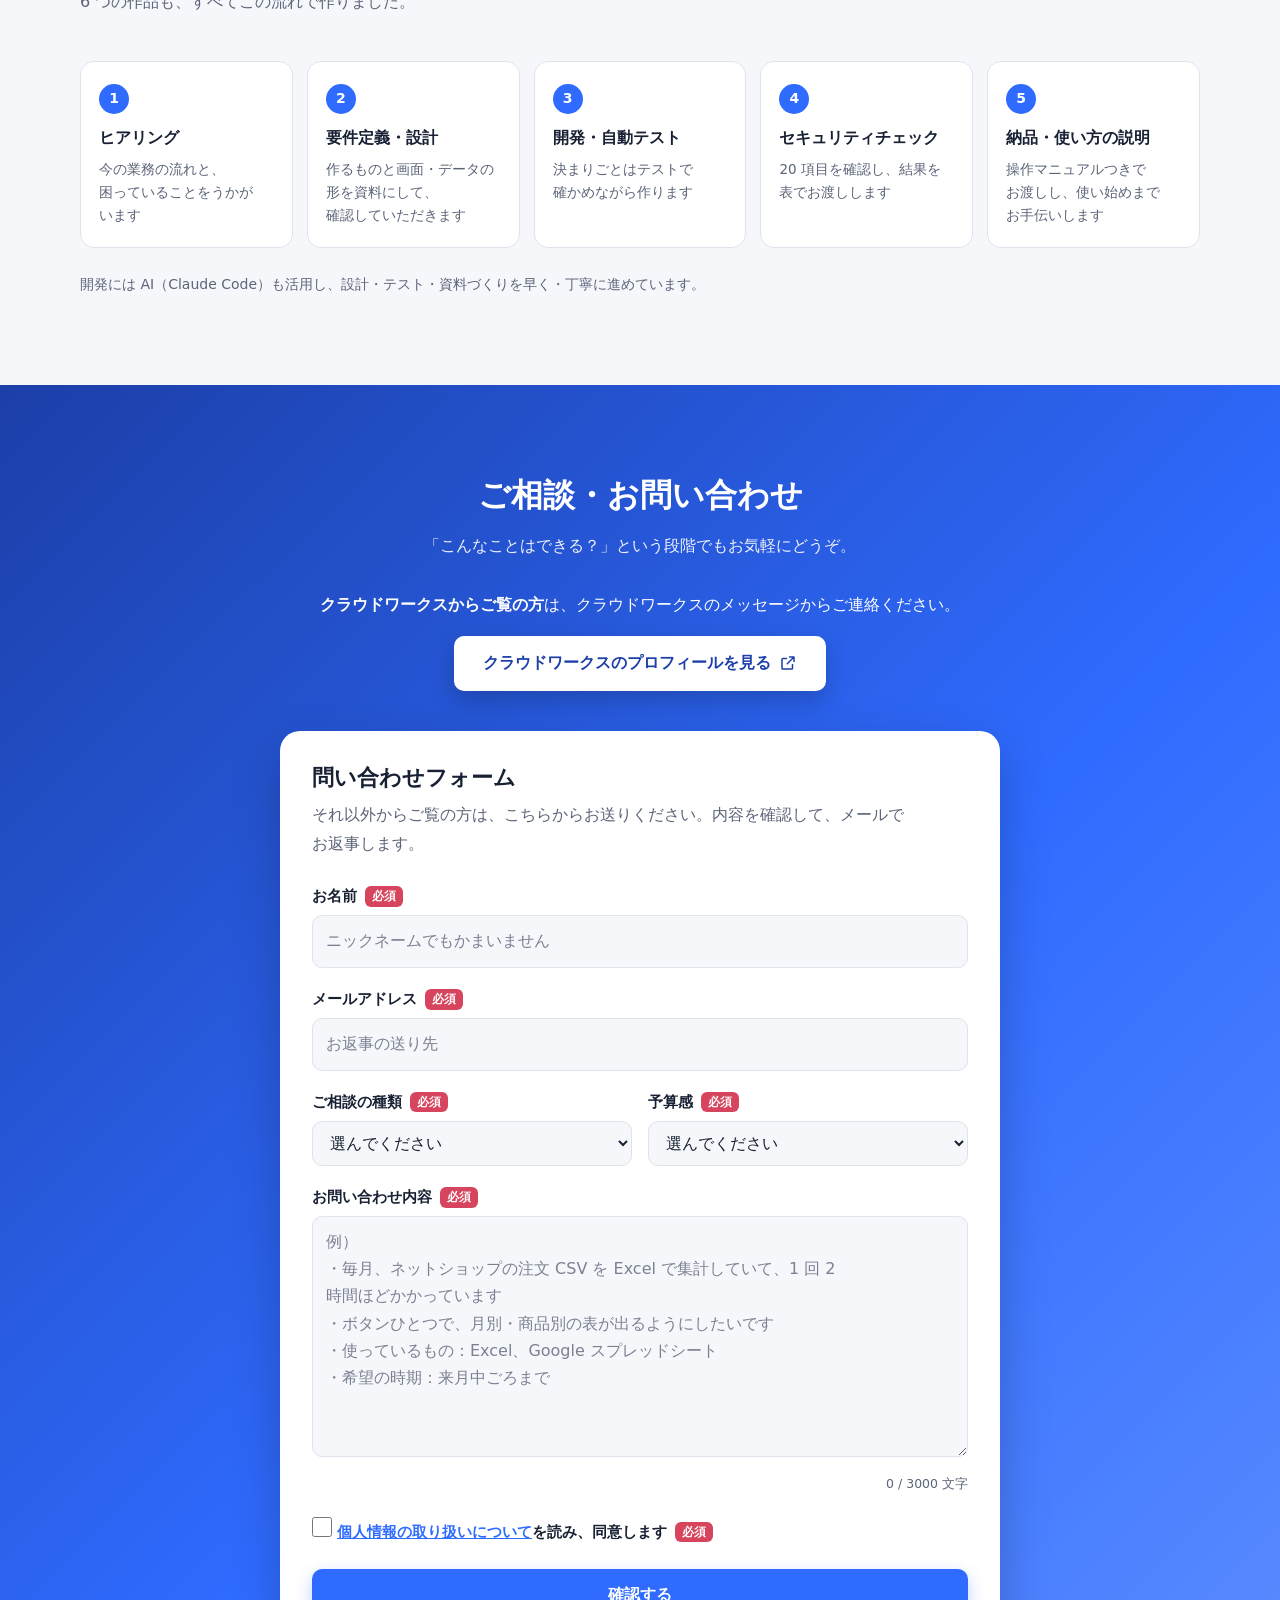
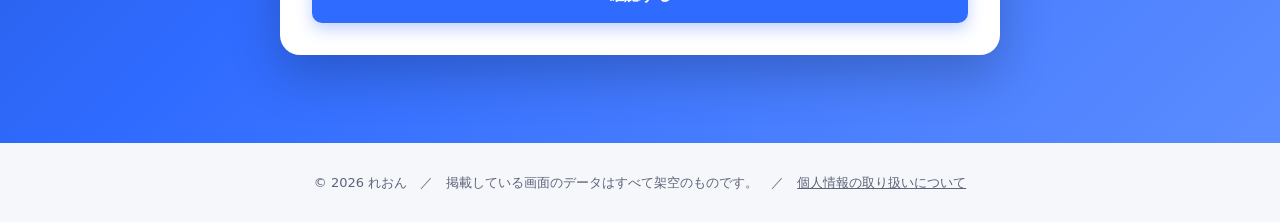
==== commit 63b0dfba: "問い合わせフォームを Apps Script の受け口につなぐ Co-Authored-By: Claude Opus 5.5 <noreply@anthropic.com>" ====
--- a/public/index.html
+++ b/public/index.html
@@ -444,7 +444,7 @@
           <h3>問い合わせフォーム</h3>
           <p class="inquiry-lead">それ以外からご覧の方は、こちらからお送りください。内容を確認して、メールでお返事します。</p>
 
-          <form id="inquiryForm" class="iq-form" data-endpoint="" novalidate>
+          <form id="inquiryForm" class="iq-form" data-endpoint="https://script.google.com/macros/s/AKfycbyyH8TYLbgGb-Kft6AIEvootwQOt7lkKWSTxROyoYEQdYnm0iYZGC38ECX-nEQuhZt1/exec" novalidate>
             <div class="iq-step" data-step="input">
               <p class="iq-off" hidden>問い合わせフォームは準備中です。お手数ですが、クラウドワークスからご連絡ください。</p>
               <div class="iq-field">
